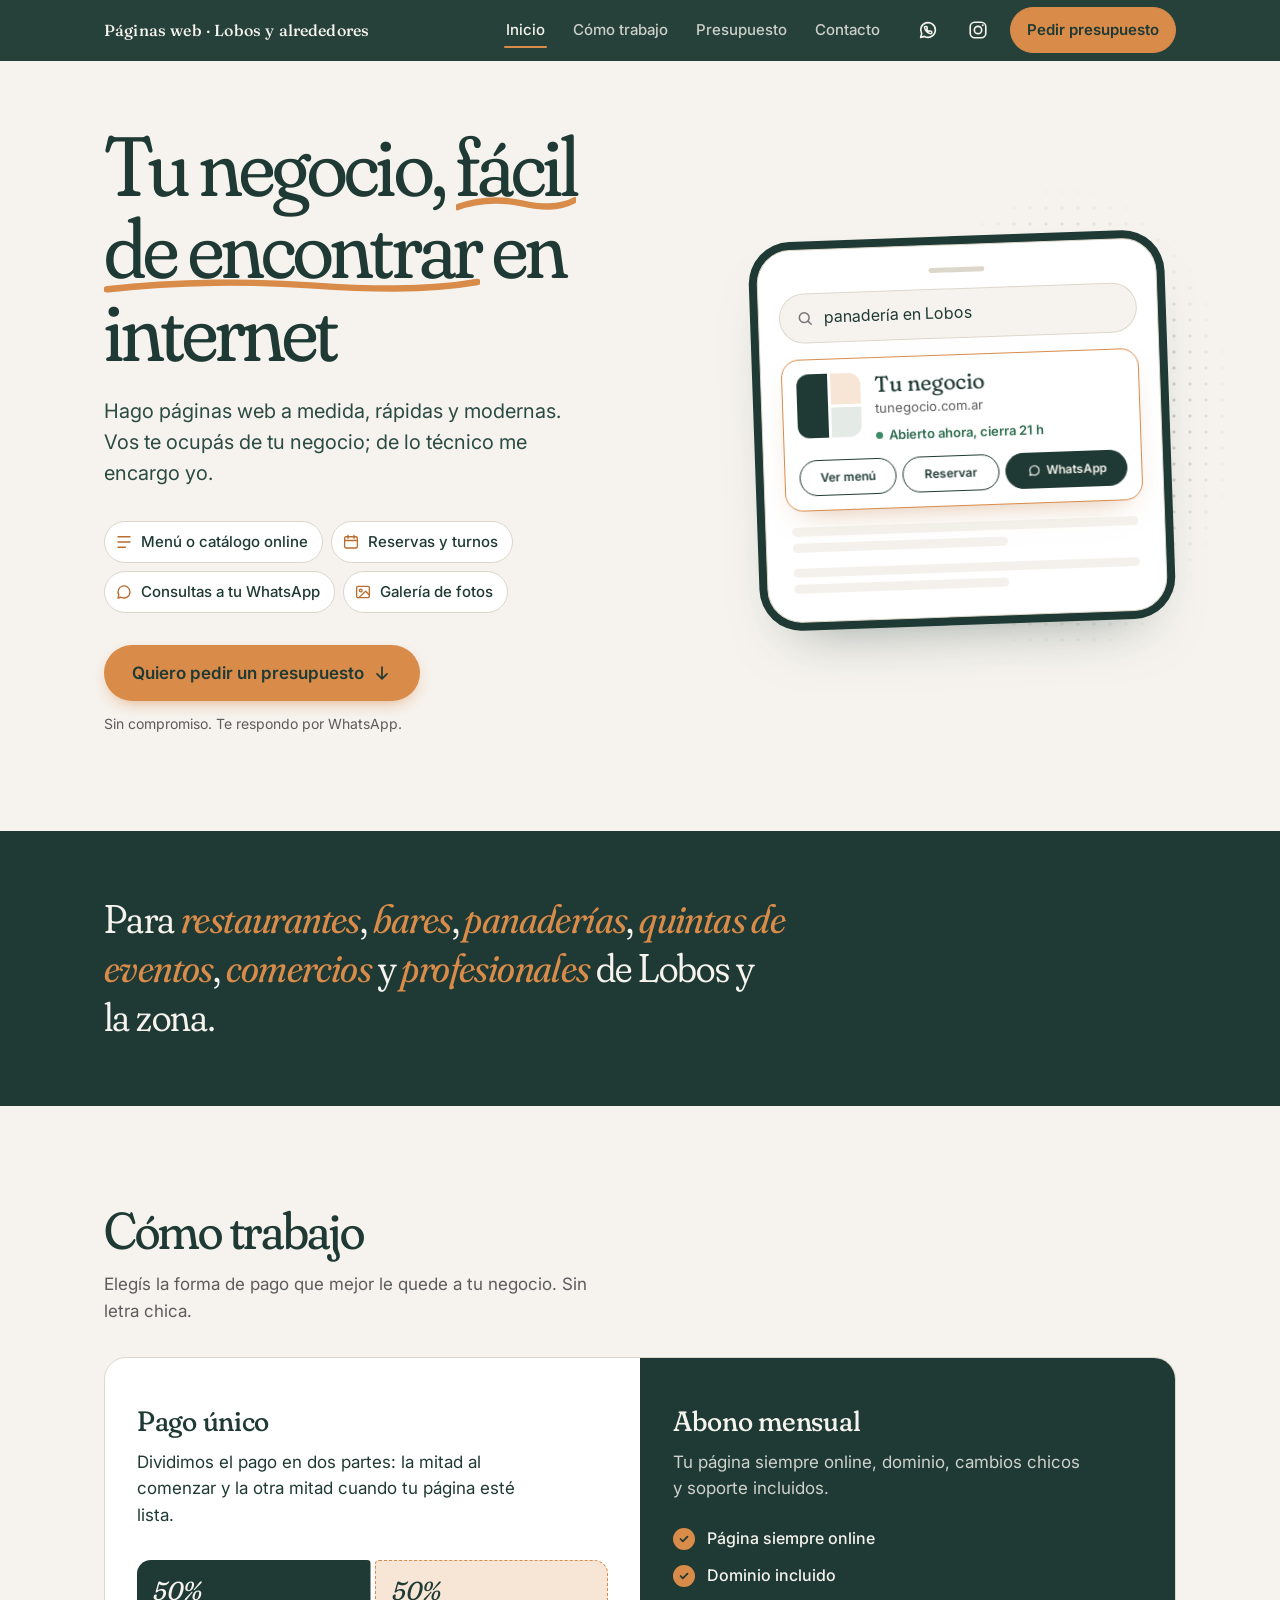
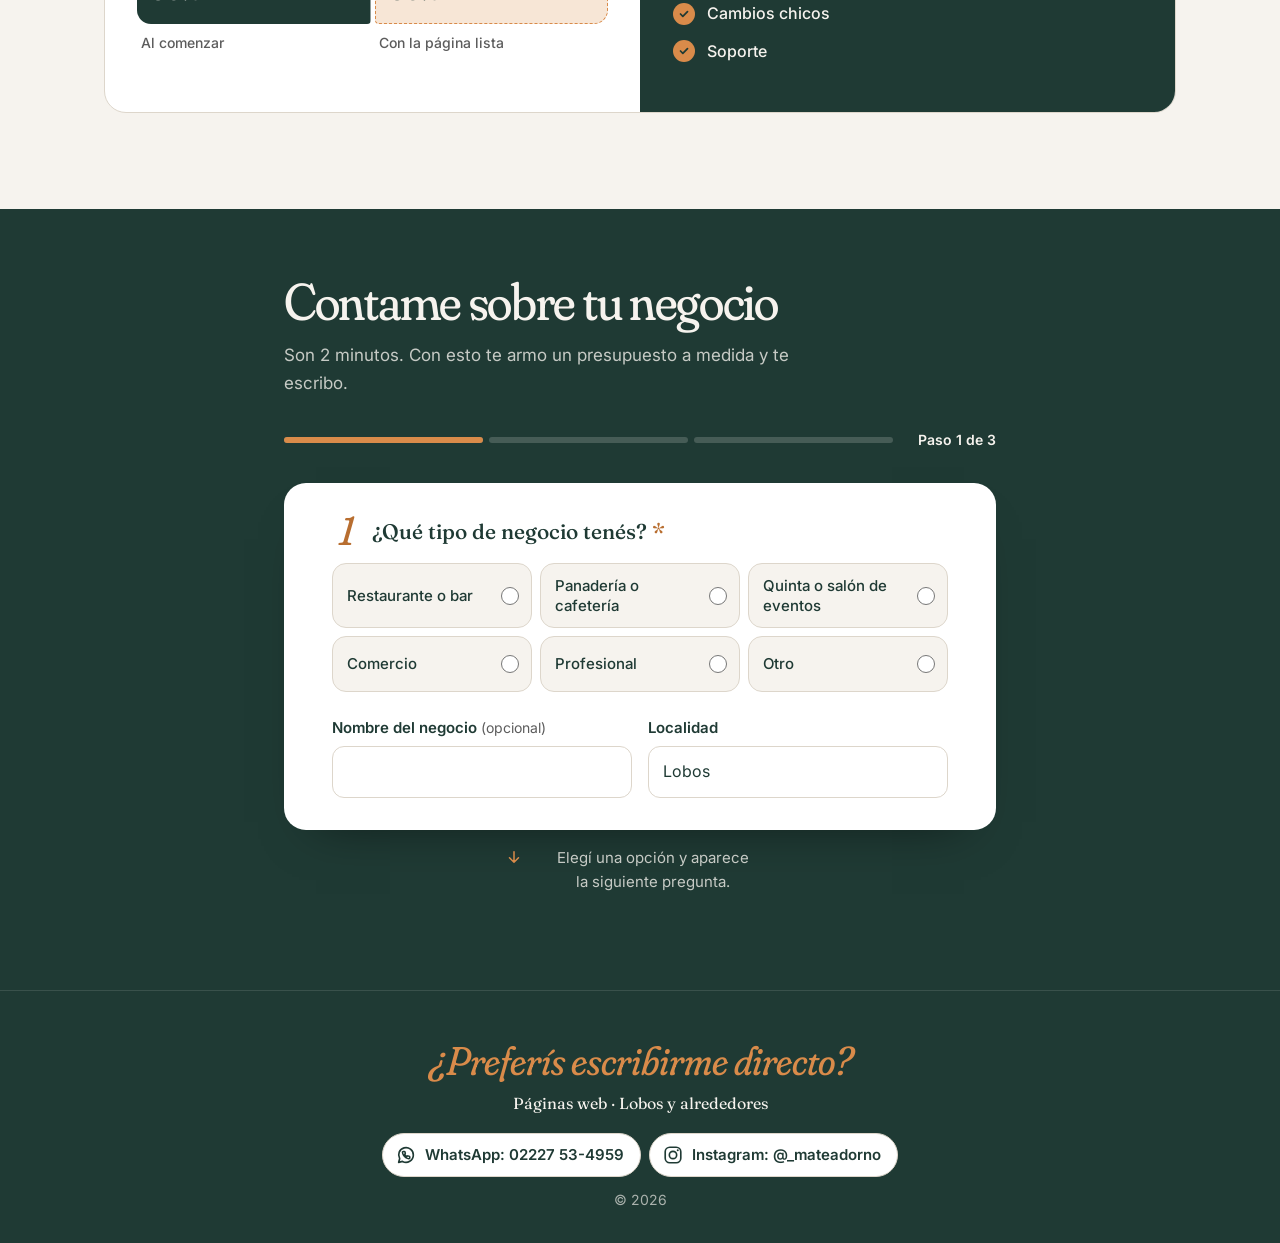
==== index.html @ 46607a71 "Barra superior en verde y elección entre formulario, WhatsApp o Instagram al pedir presupuesto Co-Au" ====
<!DOCTYPE html>
<html lang="es-AR">
<head>
  <meta charset="UTF-8">
  <meta name="viewport" content="width=device-width, initial-scale=1">
  <title>Páginas web para negocios en Lobos y alrededores</title>
  <meta name="description" content="Páginas web a medida, rápidas y modernas para restaurantes, bares, panaderías, quintas de eventos, comercios y profesionales de Lobos y alrededores. Pedí tu presupuesto sin compromiso.">
  <meta name="theme-color" content="#1F3A34">
  <meta name="robots" content="index, follow">

  <meta property="og:type" content="website">
  <meta property="og:locale" content="es_AR">
  <meta property="og:title" content="Tu negocio, fácil de encontrar en internet">
  <meta property="og:description" content="Páginas web a medida para negocios de Lobos y alrededores. Menú online, reservas, consultas a tu WhatsApp y galería de fotos.">

  <link rel="icon" href="data:image/svg+xml,%3Csvg xmlns='http://www.w3.org/2000/svg' viewBox='0 0 32 32'%3E%3Crect width='32' height='32' rx='8' fill='%231F3A34'/%3E%3Ccircle cx='16' cy='16' r='5' fill='%23D98B4A'/%3E%3C/svg%3E">

  <link rel="preconnect" href="https://fonts.googleapis.com">
  <link rel="preconnect" href="https://fonts.gstatic.com" crossorigin>
  <link rel="stylesheet" href="https://fonts.googleapis.com/css2?family=Fraunces:ital,opsz,wght,SOFT@0,9..144,300..700,0..100;1,9..144,300..700,0..100&family=Inter:wght@400;500;600&display=swap">
  <link rel="stylesheet" href="styles.css">
  <script>
    /* Antes de pintar: si el sistema no pide movimiento reducido, se activan los efectos al bajar. */
    if (window.matchMedia && !window.matchMedia("(prefers-reduced-motion: reduce)").matches) {
      document.documentElement.classList.add("motion");
    }
  </script>
</head>
<body>
  <a class="skip-link" href="#contenido">Saltar al contenido</a>

  <header class="site-header" data-header>
    <div class="container site-header__inner">
      <a class="site-header__label" href="#inicio">Páginas web <span aria-hidden="true">·</span> Lobos y alrededores</a>

      <nav class="site-nav" aria-label="Secciones de la página">
        <a href="#inicio" data-nav-link>Inicio</a>
        <a href="#como-trabajo" data-nav-link>Cómo trabajo</a>
        <a href="#presupuesto" data-nav-link>Presupuesto</a>
        <a href="#contacto" data-nav-link>Contacto</a>
      </nav>

      <div class="site-header__actions">
        <a class="icon-link icon-link--wa" href="https://wa.me/5492227534959" target="_blank" rel="noopener" aria-label="Escribime por WhatsApp al 02227 53-4959">
          <svg aria-hidden="true" viewBox="0 0 24 24"><path d="M20 12a8 8 0 0 1-11.8 7L4 20l1.1-4A8 8 0 1 1 20 12Z"/><path class="icon-phone" transform="translate(7.3 7.3) scale(.4)" d="M22 16.92v3a2 2 0 0 1-2.18 2 19.79 19.79 0 0 1-8.63-3.07 19.5 19.5 0 0 1-6-6 19.79 19.79 0 0 1-3.07-8.67A2 2 0 0 1 4.11 2h3a2 2 0 0 1 2 1.72 12.84 12.84 0 0 0 .7 2.81 2 2 0 0 1-.45 2.11L8.09 9.91a16 16 0 0 0 6 6l1.27-1.27a2 2 0 0 1 2.11-.45 12.84 12.84 0 0 0 2.81.7A2 2 0 0 1 22 16.92z"/></svg>
        </a>
        <a class="icon-link icon-link--ig" href="https://www.instagram.com/_mateadorno/" target="_blank" rel="noopener" aria-label="Instagram @_mateadorno">
          <svg aria-hidden="true" viewBox="0 0 24 24"><rect x="3.5" y="3.5" width="17" height="17" rx="5"/><circle cx="12" cy="12" r="4"/><circle class="icon-dot" cx="17.2" cy="6.8" r="1.1"/></svg>
        </a>
        <a class="site-header__cta" href="#presupuesto" data-quote>Pedir presupuesto</a>
        <button class="menu-toggle" type="button" aria-expanded="false" aria-controls="menu-movil" aria-label="Abrir menú">
          <span class="menu-toggle__bars" aria-hidden="true"></span>
        </button>
      </div>
    </div>

    <div class="mobile-menu" id="menu-movil" hidden>
      <nav class="container" aria-label="Menú">
        <a href="#inicio" data-nav-link>Inicio</a>
        <a href="#como-trabajo" data-nav-link>Cómo trabajo</a>
        <a href="#presupuesto" data-nav-link data-quote>Pedir presupuesto</a>
        <a href="#contacto" data-nav-link>Contacto</a>
        <div class="mobile-menu__contact">
          <a class="contact-chip" href="https://wa.me/5492227534959" target="_blank" rel="noopener">
            <svg aria-hidden="true" viewBox="0 0 24 24"><path d="M20 12a8 8 0 0 1-11.8 7L4 20l1.1-4A8 8 0 1 1 20 12Z"/><path class="icon-phone" transform="translate(7.3 7.3) scale(.4)" d="M22 16.92v3a2 2 0 0 1-2.18 2 19.79 19.79 0 0 1-8.63-3.07 19.5 19.5 0 0 1-6-6 19.79 19.79 0 0 1-3.07-8.67A2 2 0 0 1 4.11 2h3a2 2 0 0 1 2 1.72 12.84 12.84 0 0 0 .7 2.81 2 2 0 0 1-.45 2.11L8.09 9.91a16 16 0 0 0 6 6l1.27-1.27a2 2 0 0 1 2.11-.45 12.84 12.84 0 0 0 2.81.7A2 2 0 0 1 22 16.92z"/></svg>
            02227 53-4959
          </a>
          <a class="contact-chip" href="https://www.instagram.com/_mateadorno/" target="_blank" rel="noopener">
            <svg aria-hidden="true" viewBox="0 0 24 24"><rect x="3.5" y="3.5" width="17" height="17" rx="5"/><circle cx="12" cy="12" r="4"/><circle class="icon-dot" cx="17.2" cy="6.8" r="1.1"/></svg>
            @_mateadorno
          </a>
        </div>
      </nav>
    </div>
  </header>

  <main id="contenido">
    <!-- HERO -->
    <section class="hero" id="inicio" aria-labelledby="hero-title">
      <div class="container hero__grid">
        <div class="hero__copy">
          <h1 id="hero-title" class="hero__title">Tu negocio, <span class="mark">fácil de encontrar</span> en internet</h1>
          <p class="hero__lead">Hago páginas web a medida, rápidas y modernas. Vos te ocupás de tu negocio; de lo técnico me encargo yo.</p>

          <ul class="tags" aria-label="Qué puede tener tu página">
            <li class="tag">
              <svg aria-hidden="true" viewBox="0 0 24 24"><path d="M4 5h16M4 12h16M4 19h10"/></svg>
              Menú o catálogo online
            </li>
            <li class="tag">
              <svg aria-hidden="true" viewBox="0 0 24 24"><rect x="3.5" y="5" width="17" height="15" rx="2"/><path d="M3.5 10h17M8 3v4M16 3v4"/></svg>
              Reservas y turnos
            </li>
            <li class="tag">
              <svg aria-hidden="true" viewBox="0 0 24 24"><path d="M20 12a8 8 0 0 1-11.8 7L4 20l1.1-4A8 8 0 1 1 20 12Z"/></svg>
              Consultas a tu WhatsApp
            </li>
            <li class="tag">
              <svg aria-hidden="true" viewBox="0 0 24 24"><rect x="3.5" y="4.5" width="17" height="15" rx="2"/><circle cx="9" cy="10" r="1.8"/><path d="m20.5 16-5-5-9 8.5"/></svg>
              Galería de fotos
            </li>
          </ul>

          <div class="hero__cta">
            <a class="btn btn--primary btn--lg" href="#presupuesto" data-quote>
              Quiero pedir un presupuesto
              <svg aria-hidden="true" viewBox="0 0 24 24"><path d="M12 5v14M6 13l6 6 6-6"/></svg>
            </a>
            <p class="hero__note">Sin compromiso. Te respondo por WhatsApp.</p>
          </div>
        </div>

        <!-- Ilustración: alguien busca un negocio en el celular y aparece el tuyo primero (decorativa) -->
        <div class="hero__visual" aria-hidden="true">
          <div class="finder" data-finder>
            <div class="finder__search">
              <svg viewBox="0 0 24 24"><circle cx="11" cy="11" r="6.5"/><path d="m20 20-4.2-4.2"/></svg>
              <span class="finder__query" data-query="panadería en Lobos">panadería en Lobos</span><span class="finder__caret"></span>
            </div>

            <article class="finder__result">
              <div class="finder__thumb">
                <span></span><span></span><span></span>
              </div>
              <div class="finder__body">
                <p class="finder__name">Tu negocio</p>
                <p class="finder__url">tunegocio.com.ar</p>
                <p class="finder__open"><span class="finder__dot"></span>Abierto ahora, cierra 21 h</p>
              </div>
              <div class="finder__actions">
                <span>Ver menú</span>
                <span>Reservar</span>
                <span class="finder__wa">
                  <svg viewBox="0 0 24 24"><path d="M20 12a8 8 0 0 1-11.8 7L4 20l1.1-4A8 8 0 1 1 20 12Z"/></svg>
                  WhatsApp
                </span>
              </div>
            </article>

            <div class="finder__ghost"><span></span><span></span></div>
            <div class="finder__ghost"><span></span><span></span></div>
          </div>
        </div>
      </div>
    </section>

    <!-- PARA QUIÉN -->
    <section class="audience" aria-label="Para quién trabajo">
      <div class="container">
        <p class="audience__text" data-scrub>Para <em>restaurantes</em>, <em>bares</em>, <em>panaderías</em>, <em>quintas de eventos</em>, <em>comercios</em> y <em>profesionales</em> de Lobos y la zona.</p>
      </div>
    </section>

    <!-- CÓMO TRABAJO -->
    <section class="section section--how" id="como-trabajo" aria-labelledby="how-title">
      <div class="container">
        <div class="section__head">
          <h2 id="how-title" class="section__title" data-in>Cómo trabajo</h2>
          <p class="section__lead">Elegís la forma de pago que mejor le quede a tu negocio. Sin letra chica.</p>
        </div>

        <div class="plans" data-in>
          <article class="plan">
            <h3 class="plan__title">Pago único</h3>
            <p class="plan__text">Dividimos el pago en dos partes: la mitad al comenzar y la otra mitad cuando tu página esté lista.</p>
            <div class="split" data-in role="img" aria-label="El pago se divide en dos mitades: 50% al comenzar y 50% con la página lista">
              <div class="split__half split__half--start"><span class="split__pct">50%</span></div>
              <div class="split__half split__half--end"><span class="split__pct">50%</span></div>
            </div>
            <div class="split__labels" aria-hidden="true">
              <span>Al comenzar</span>
              <span>Con la página lista</span>
            </div>
          </article>

          <article class="plan plan--monthly">
            <h3 class="plan__title">Abono mensual</h3>
            <p class="plan__text">Tu página siempre online, dominio, cambios chicos y soporte incluidos.</p>
            <ul class="plan__list" data-in>
              <li>Página siempre online</li>
              <li>Dominio incluido</li>
              <li>Cambios chicos</li>
              <li>Soporte</li>
            </ul>
          </article>
        </div>
      </div>
    </section>

    <!-- FORMULARIO -->
    <section class="section section--form" id="presupuesto" aria-labelledby="form-title" tabindex="-1">
      <div class="container container--narrow">
        <div class="section__head">
          <h2 id="form-title" class="section__title" data-in>Contame sobre tu negocio</h2>
          <p class="section__lead">Son 2 minutos. Con esto te armo un presupuesto a medida y te escribo.</p>
        </div>

        <form class="quote-form" name="presupuesto" method="POST" action="/gracias/" data-netlify="true" netlify-honeypot="bot-field" novalidate>
          <input type="hidden" name="form-name" value="presupuesto">
          <input type="hidden" name="subject" value="Nuevo pedido de presupuesto">
          <p class="hidden" style="display:none;"><label>Don't fill this out if you're human: <input name="bot-field"></label></p>

          <div class="form-progress" data-form-progress hidden>
            <div class="form-progress__bar" aria-hidden="true"><span></span><span></span><span></span></div>
            <p class="form-progress__label" aria-live="polite">Paso 1 de 3</p>
          </div>

          <div class="form-error-summary" role="alert" hidden></div>

          <!-- Bloque 1 -->
          <fieldset class="block" data-step="1" data-required-group="rubro">
            <legend class="block__legend"><span class="block__num">1</span> <span>¿Qué tipo de negocio tenés?&nbsp;<span class="req" aria-hidden="true">*</span></span></legend>
            <div class="choices choices--3">
              <label class="choice"><input type="radio" name="rubro" value="Restaurante o bar" required><span class="choice__box">Restaurante o bar</span></label>
              <label class="choice"><input type="radio" name="rubro" value="Panadería o cafetería"><span class="choice__box">Panadería o cafetería</span></label>
              <label class="choice"><input type="radio" name="rubro" value="Quinta o salón de eventos"><span class="choice__box">Quinta o salón de eventos</span></label>
              <label class="choice"><input type="radio" name="rubro" value="Comercio"><span class="choice__box">Comercio</span></label>
              <label class="choice"><input type="radio" name="rubro" value="Profesional"><span class="choice__box">Profesional</span></label>
              <label class="choice"><input type="radio" name="rubro" value="Otro"><span class="choice__box">Otro</span></label>
            </div>
            <p class="field-error" id="err-rubro" hidden>Elegí una opción.</p>

            <div class="fields-row">
              <div class="field">
                <label for="negocio">Nombre del negocio <span class="optional">(opcional)</span></label>
                <input id="negocio" name="negocio" type="text" autocomplete="organization" maxlength="100">
              </div>
              <div class="field">
                <label for="localidad">Localidad</label>
                <input id="localidad" name="localidad" type="text" list="localidades" value="Lobos" maxlength="60" autocomplete="address-level2">
                <datalist id="localidades">
                  <option value="Lobos"></option>
                  <option value="Empalme Lobos"></option>
                  <option value="Navarro"></option>
                  <option value="Roque Pérez"></option>
                  <option value="Monte"></option>
                  <option value="Cañuelas"></option>
                  <option value="General Las Heras"></option>
                  <option value="Saladillo"></option>
                </datalist>
              </div>
            </div>
          </fieldset>

          <!-- Bloque 2 -->
          <fieldset class="block" data-step="2">
            <legend class="block__legend"><span class="block__num">2</span> ¿Qué te gustaría que tenga tu página?</legend>
            <p class="block__hint" id="hint-necesidades">Podés elegir varias.</p>
            <div class="choices choices--2" aria-describedby="hint-necesidades">
              <label class="choice choice--check"><input type="checkbox" name="necesidades[]" value="Menú o catálogo online"><span class="choice__box">Menú o catálogo online</span></label>
              <label class="choice choice--check"><input type="checkbox" name="necesidades[]" value="Reservas y turnos"><span class="choice__box">Reservas y turnos</span></label>
              <label class="choice choice--check"><input type="checkbox" name="necesidades[]" value="Consultas a WhatsApp"><span class="choice__box">Consultas a WhatsApp</span></label>
              <label class="choice choice--check"><input type="checkbox" name="necesidades[]" value="Galería de fotos"><span class="choice__box">Galería de fotos</span></label>
              <label class="choice choice--check"><input type="checkbox" name="necesidades[]" value="Ubicación y horarios"><span class="choice__box">Ubicación y horarios</span></label>
              <label class="choice choice--check"><input type="checkbox" name="necesidades[]" value="No sé, quiero que me asesores"><span class="choice__box">No sé, quiero que me asesores</span></label>
            </div>

            <p class="block__sub">¿Ya tenés página web?</p>
            <div class="choices choices--3">
              <label class="choice"><input type="radio" name="web_actual" value="No, sería la primera"><span class="choice__box">No, sería la primera</span></label>
              <label class="choice"><input type="radio" name="web_actual" value="Solo redes sociales"><span class="choice__box">Solo redes sociales</span></label>
              <label class="choice"><input type="radio" name="web_actual" value="Sí, quiero renovarla"><span class="choice__box">Sí, quiero renovarla</span></label>
            </div>

            <p class="block__sub">¿Qué forma de pago te interesa?</p>
            <div class="choices choices--3">
              <label class="choice"><input type="radio" name="modalidad" value="Pago único"><span class="choice__box">Pago único</span></label>
              <label class="choice"><input type="radio" name="modalidad" value="Abono mensual"><span class="choice__box">Abono mensual</span></label>
              <label class="choice"><input type="radio" name="modalidad" value="Todavía no sé"><span class="choice__box">Todavía no sé</span></label>
            </div>
          </fieldset>

          <!-- Bloque 3 -->
          <fieldset class="block" data-step="3">
            <legend class="block__legend"><span class="block__num">3</span> ¿Cómo te contacto?</legend>

            <div class="field">
              <label for="nombre">Tu nombre <span class="req" aria-hidden="true">*</span></label>
              <input id="nombre" name="nombre" type="text" autocomplete="name" required maxlength="80" aria-describedby="err-nombre">
              <p class="field-error" id="err-nombre" hidden>Contame cómo te llamás.</p>
            </div>

            <div class="field">
              <label for="whatsapp">WhatsApp <span class="req" aria-hidden="true">*</span></label>
              <input id="whatsapp" name="whatsapp" type="tel" inputmode="tel" autocomplete="tel" required maxlength="25" placeholder="Ej: 2227 15 123456" aria-describedby="help-whatsapp err-whatsapp">
              <p class="field-help" id="help-whatsapp">Con código de área. Te escribo por ahí.</p>
              <p class="field-error" id="err-whatsapp" hidden>Revisá el número: tiene que tener al menos 8 dígitos.</p>
            </div>

            <div class="field">
              <label for="email">Email <span class="optional">(opcional)</span></label>
              <input id="email" name="email" type="email" inputmode="email" autocomplete="email" maxlength="120" aria-describedby="err-email">
              <p class="field-error" id="err-email" hidden>Ese email no parece válido.</p>
            </div>

            <div class="field">
              <label for="mensaje">Algo más que quieras contarme <span class="optional">(opcional)</span></label>
              <textarea id="mensaje" name="mensaje" rows="4" maxlength="1500" placeholder="Ej: tengo una panadería y quiero que la gente vea los productos y haga pedidos por WhatsApp."></textarea>
            </div>
          </fieldset>

          <div class="form-submit" data-step-submit>
            <button class="btn btn--primary btn--lg btn--block" type="submit">
              <span class="btn__label">Enviar pedido de presupuesto</span>
              <span class="btn__spinner" aria-hidden="true"></span>
            </button>
            <p class="form-submit__note">Tus datos solo se usan para responderte.</p>
            <p class="form-status" role="status" aria-live="polite"></p>
          </div>
        </form>
      </div>
    </section>
  </main>

  <footer class="site-footer" id="contacto">
    <div class="container">
      <p class="site-footer__call">¿Preferís escribirme directo?</p>
      <p class="site-footer__brand">Páginas web <span aria-hidden="true">·</span> Lobos y alrededores</p>
      <div class="footer-contact">
        <a class="contact-chip" href="https://wa.me/5492227534959" target="_blank" rel="noopener">
          <svg aria-hidden="true" viewBox="0 0 24 24"><path d="M20 12a8 8 0 0 1-11.8 7L4 20l1.1-4A8 8 0 1 1 20 12Z"/><path class="icon-phone" transform="translate(7.3 7.3) scale(.4)" d="M22 16.92v3a2 2 0 0 1-2.18 2 19.79 19.79 0 0 1-8.63-3.07 19.5 19.5 0 0 1-6-6 19.79 19.79 0 0 1-3.07-8.67A2 2 0 0 1 4.11 2h3a2 2 0 0 1 2 1.72 12.84 12.84 0 0 0 .7 2.81 2 2 0 0 1-.45 2.11L8.09 9.91a16 16 0 0 0 6 6l1.27-1.27a2 2 0 0 1 2.11-.45 12.84 12.84 0 0 0 2.81.7A2 2 0 0 1 22 16.92z"/></svg>
          WhatsApp: 02227 53-4959
        </a>
        <a class="contact-chip" href="https://www.instagram.com/_mateadorno/" target="_blank" rel="noopener">
          <svg aria-hidden="true" viewBox="0 0 24 24"><rect x="3.5" y="3.5" width="17" height="17" rx="5"/><circle cx="12" cy="12" r="4"/><circle class="icon-dot" cx="17.2" cy="6.8" r="1.1"/></svg>
          Instagram: @_mateadorno
        </a>
      </div>
      <p class="site-footer__small">© <span data-year>2026</span></p>
    </div>
  </footer>

  <!-- Elegir cómo pedir el presupuesto (se abre desde los botones "Pedir presupuesto") -->
  <dialog class="quote-dialog" id="elegir-contacto" aria-labelledby="quote-dialog-title">
    <div class="quote-dialog__inner">
      <button class="quote-dialog__close" type="button" data-dialog-close aria-label="Cerrar">
        <svg aria-hidden="true" viewBox="0 0 24 24"><path d="M6 6l12 12M18 6 6 18"/></svg>
      </button>
      <h2 class="quote-dialog__title" id="quote-dialog-title">¿Cómo preferís pedir tu presupuesto?</h2>
      <p class="quote-dialog__lead">Elegí lo que te quede más cómodo. Te respondo igual por cualquiera de los tres.</p>

      <div class="quote-options">
        <a class="quote-option quote-option--form" href="#presupuesto" data-choose-form>
          <span class="quote-option__icon" aria-hidden="true">
            <svg viewBox="0 0 24 24"><rect x="5" y="3.5" width="14" height="17" rx="2.5"/><path d="M8.5 8.5h7M8.5 12h7M8.5 15.5h4"/></svg>
          </span>
          <span class="quote-option__text">
            <strong>Completar el formulario</strong>
            <span>Son 2 minutos y te armo un presupuesto a medida.</span>
          </span>
        </a>

        <a class="quote-option" href="https://wa.me/5492227534959?text=%C2%A1Hola!%20Quiero%20pedir%20un%20presupuesto%20para%20la%20p%C3%A1gina%20web%20de%20mi%20negocio." target="_blank" rel="noopener">
          <span class="quote-option__icon" aria-hidden="true">
            <svg viewBox="0 0 24 24"><path d="M20 12a8 8 0 0 1-11.8 7L4 20l1.1-4A8 8 0 1 1 20 12Z"/><path class="icon-phone" transform="translate(7.3 7.3) scale(.4)" d="M22 16.92v3a2 2 0 0 1-2.18 2 19.79 19.79 0 0 1-8.63-3.07 19.5 19.5 0 0 1-6-6 19.79 19.79 0 0 1-3.07-8.67A2 2 0 0 1 4.11 2h3a2 2 0 0 1 2 1.72 12.84 12.84 0 0 0 .7 2.81 2 2 0 0 1-.45 2.11L8.09 9.91a16 16 0 0 0 6 6l1.27-1.27a2 2 0 0 1 2.11-.45 12.84 12.84 0 0 0 2.81.7A2 2 0 0 1 22 16.92z"/></svg>
          </span>
          <span class="quote-option__text">
            <strong>Escribirme por WhatsApp</strong>
            <span>02227 53-4959. El mensaje ya va escrito.</span>
          </span>
        </a>

        <a class="quote-option" href="https://ig.me/m/_mateadorno" target="_blank" rel="noopener">
          <span class="quote-option__icon" aria-hidden="true">
            <svg viewBox="0 0 24 24"><rect x="3.5" y="3.5" width="17" height="17" rx="5"/><circle cx="12" cy="12" r="4"/><circle class="icon-dot" cx="17.2" cy="6.8" r="1.1"/></svg>
          </span>
          <span class="quote-option__text">
            <strong>Mandarme un mensaje por Instagram</strong>
            <span>@_mateadorno</span>
          </span>
        </a>
      </div>
    </div>
  </dialog>

  <script src="script.js" defer></script>
</body>
</html>
---- styles.css ----
/* =========================================================
   Landing · Páginas web · Lobos y alrededores
   Mobile-first. Sin frameworks.
   ========================================================= */

:root {
  /* Paleta */
  --verde: #1F3A34;
  --crema: #F6F3EE;
  --naranja: #D98B4A;
  --blanco: #FFFFFF;
  --gris: #777777;            /* bordes, detalles, texto grande */
  --gris-texto: #5C5C5C;      /* texto chico secundario: #777 sobre crema no llega a 4.5:1 */

  /* Derivados */
  --verde-90: #2A4A43;
  --verde-tinte: #E4EAE6;
  --naranja-tinte: #F7E6D6;
  --naranja-oscuro: #B86E30;
  --borde: #DDD6CB;
  --error: #A33A2B;

  /* Tipografía */
  --font-display: "Fraunces", Georgia, "Times New Roman", serif;
  --font-body: "Inter", system-ui, -apple-system, "Segoe UI", Roboto, sans-serif;

  /* Espaciado */
  --s-1: 4px;
  --s-2: 8px;
  --s-3: 12px;
  --s-4: 16px;
  --s-5: 24px;
  --s-6: 32px;
  --s-7: 48px;
  --s-8: 64px;
  --s-9: 96px;

  --radius: 14px;
  --radius-lg: 22px;
  --shadow-sm: 0 1px 2px rgba(31, 58, 52, .06), 0 2px 8px rgba(31, 58, 52, .05);
  --shadow-md: 0 10px 30px -12px rgba(31, 58, 52, .25);

  --ease: cubic-bezier(.2, .7, .2, 1);
  --t-fast: 150ms;
  --t-med: 260ms;
}

/* ---------- Reset base ---------- */
*, *::before, *::after { box-sizing: border-box; }
html {
  -webkit-text-size-adjust: 100%;
  scroll-behavior: smooth;
  scroll-padding-top: 72px;
}
body {
  margin: 0;
  background: var(--crema);
  color: var(--verde);
  font-family: var(--font-body);
  font-size: 1rem;
  line-height: 1.6;
  -webkit-font-smoothing: antialiased;
  overflow-x: hidden;
}
img, svg { display: block; max-width: 100%; }
h1, h2, h3 { margin: 0; font-family: var(--font-display); font-weight: 500; line-height: 1.1; letter-spacing: -.01em; }
p { margin: 0; }
a { color: inherit; }
button, input, textarea, select { font: inherit; color: inherit; }
.hidden { display: none !important; }

:focus-visible {
  outline: 3px solid var(--naranja);
  outline-offset: 3px;
  border-radius: 6px;
}

.skip-link {
  position: absolute;
  left: var(--s-4);
  top: -60px;
  z-index: 100;
  padding: var(--s-2) var(--s-4);
  background: var(--verde);
  color: var(--blanco);
  border-radius: 8px;
  text-decoration: none;
  transition: top var(--t-fast);
}
.skip-link:focus { top: var(--s-3); }

.container {
  width: 100%;
  max-width: 1120px;
  margin: 0 auto;
  padding: 0 var(--s-4);
}
.container--narrow { max-width: 760px; }

/* ---------- Header ---------- */
.site-header {
  position: sticky;
  top: 0;
  z-index: 50;
  background: rgba(246, 243, 238, .9);
  -webkit-backdrop-filter: saturate(1.4) blur(10px);
  backdrop-filter: saturate(1.4) blur(10px);
  border-bottom: 1px solid transparent;
  transition: transform 320ms var(--ease), border-color var(--t-med), box-shadow var(--t-med);
  will-change: transform;
}
.site-header.is-scrolled {
  border-bottom-color: var(--borde);
}
/* Se esconde al bajar y vuelve al subir (lo maneja script.js) */
.site-header.is-hidden {
  transform: translateY(-100%);
  box-shadow: none;
}
.site-header.is-scrolled:not(.is-hidden) {
  box-shadow: 0 6px 20px -14px rgba(31, 58, 52, .45);
}
.site-header__inner {
  display: flex;
  align-items: center;
  justify-content: space-between;
  gap: var(--s-3);
  min-height: 60px;
}
.site-header__label {
  font-family: var(--font-display);
  font-size: .9375rem;
  font-weight: 500;
  letter-spacing: .01em;
  line-height: 1.25;
  text-decoration: none;
  min-width: 0;
}

/* Navegación de escritorio */
.site-nav { display: none; }
.site-nav a,
.mobile-menu nav > a {
  text-decoration: none;
  font-weight: 500;
  position: relative;
}
.site-nav a {
  font-size: .9375rem;
  padding: 10px 2px;
  color: var(--verde-90);
}
.site-nav a::after {
  content: "";
  position: absolute;
  left: 0; right: 0; bottom: 4px;
  height: 2px;
  border-radius: 2px;
  background: var(--naranja);
  transform: scaleX(0);
  transform-origin: left;
  transition: transform var(--t-med) var(--ease);
}
.site-nav a:hover::after,
.site-nav a[aria-current="true"]::after { transform: scaleX(1); }
.site-nav a[aria-current="true"] { color: var(--verde); }

.site-header__actions {
  display: flex;
  align-items: center;
  gap: 6px;
  flex-shrink: 0;
}

/* Íconos de WhatsApp e Instagram */
.icon-link {
  display: inline-grid;
  place-items: center;
  width: 44px; height: 44px;
  border-radius: 50%;
  color: var(--verde);
  transition: background var(--t-fast), color var(--t-fast);
}
.icon-link:hover { background: var(--verde); color: var(--crema); }
.icon-link--ig { display: none; }
.icon-link svg,
.contact-chip svg {
  width: 22px; height: 22px;
  fill: none; stroke: currentColor; stroke-width: 1.8; stroke-linecap: round; stroke-linejoin: round;
}
.icon-phone { stroke-width: 4.2; }
.icon-dot { fill: currentColor; stroke: none; }

/* Botón de menú (móvil) */
.menu-toggle {
  display: inline-grid;
  place-items: center;
  width: 44px; height: 44px;
  padding: 0;
  border: 1.5px solid var(--verde);
  border-radius: 50%;
  background: transparent;
  cursor: pointer;
  -webkit-tap-highlight-color: transparent;
}
.menu-toggle__bars,
.menu-toggle__bars::before,
.menu-toggle__bars::after {
  display: block;
  width: 18px; height: 2px;
  border-radius: 2px;
  background: var(--verde);
  transition: transform var(--t-med) var(--ease), opacity var(--t-fast);
}
.menu-toggle__bars { position: relative; }
.menu-toggle__bars::before,
.menu-toggle__bars::after { content: ""; position: absolute; left: 0; }
.menu-toggle__bars::before { top: -6px; }
.menu-toggle__bars::after { top: 6px; }
.menu-toggle[aria-expanded="true"] .menu-toggle__bars { background: transparent; }
.menu-toggle[aria-expanded="true"] .menu-toggle__bars::before { transform: translateY(6px) rotate(45deg); }
.menu-toggle[aria-expanded="true"] .menu-toggle__bars::after { transform: translateY(-6px) rotate(-45deg); }

/* Menú desplegable (móvil) */
.mobile-menu {
  border-top: 1px solid var(--borde);
  background: var(--crema);
  animation: menu-in 220ms var(--ease);
}
.mobile-menu[hidden] { display: none; }
.mobile-menu nav {
  display: grid;
  padding-top: var(--s-2);
  padding-bottom: var(--s-5);
}
.mobile-menu nav > a {
  display: flex;
  align-items: center;
  min-height: 52px;
  font-family: var(--font-display);
  font-size: 1.25rem;
  border-bottom: 1px solid var(--borde);
}
.mobile-menu nav > a[aria-current="true"] { color: var(--naranja-oscuro); }
.mobile-menu__contact {
  display: flex;
  flex-wrap: wrap;
  gap: var(--s-2);
  margin-top: var(--s-5);
}
@keyframes menu-in { from { opacity: 0; transform: translateY(-6px); } to { opacity: 1; transform: none; } }

.contact-chip {
  display: inline-flex;
  align-items: center;
  gap: var(--s-2);
  min-height: 44px;
  padding: 8px 16px 8px 12px;
  border-radius: 999px;
  border: 1.5px solid var(--borde);
  background: var(--blanco);
  font-family: var(--font-body);
  font-size: .9375rem;
  font-weight: 600;
  text-decoration: none;
  transition: border-color var(--t-fast), background var(--t-fast), color var(--t-fast);
}
.contact-chip:hover { border-color: var(--verde); background: var(--verde); color: var(--crema); }

.footer-contact {
  display: flex;
  flex-wrap: wrap;
  justify-content: center;
  gap: var(--s-2);
  margin: var(--s-4) 0 var(--s-3);
}
.site-header__cta {
  display: none;
  font-size: .9375rem;
  font-weight: 600;
  text-decoration: none;
  padding: 10px 16px;
  min-height: 44px;
  align-items: center;
  border-radius: 999px;
  border: 1.5px solid var(--verde);
  transition: background var(--t-fast), color var(--t-fast);
}
.site-header__cta:hover { background: var(--verde); color: var(--crema); }

/* ---------- Tipos comunes ---------- */


/* ---------- Botones ---------- */
.btn {
  display: inline-flex;
  align-items: center;
  justify-content: center;
  gap: var(--s-2);
  min-height: 48px;
  padding: 12px 22px;
  border: 0;
  border-radius: 999px;
  font-weight: 600;
  font-size: 1rem;
  line-height: 1.2;
  text-decoration: none;
  cursor: pointer;
  -webkit-tap-highlight-color: transparent;
  transition: transform var(--t-fast) var(--ease), background var(--t-fast), box-shadow var(--t-med);
}
.btn svg { width: 20px; height: 20px; fill: none; stroke: currentColor; stroke-width: 2; stroke-linecap: round; stroke-linejoin: round; }
.btn:active { transform: scale(.98); }
.btn--primary {
  background: var(--naranja);
  color: var(--verde);              /* verde sobre naranja: ~4.8:1 */
  box-shadow: 0 6px 18px -8px rgba(217, 139, 74, .9);
}
.btn--primary:hover { background: #E09659; box-shadow: 0 10px 24px -10px rgba(217, 139, 74, 1); }
.btn--lg { min-height: 56px; padding: 16px 28px; font-size: 1.0625rem; }
.btn--block { width: 100%; }

/* ---------- Hero ---------- */
.hero {
  padding: var(--s-6) 0 var(--s-8);
  overflow: hidden; /* el celular inclinado no genera scroll horizontal */
}
.hero__grid {
  display: grid;
  gap: var(--s-7);
}
.hero__title {
  font-size: clamp(2.625rem, 11.5vw, 5.25rem);
  font-weight: 380;
  line-height: .98;
  letter-spacing: -.035em;
  font-variation-settings: "opsz" 144, "SOFT" 100;
  text-wrap: balance;
  max-width: 11ch;
}
.hero__lead {
  margin-top: var(--s-5);
  font-size: 1.125rem;
  line-height: 1.55;
  max-width: 36ch;
  color: var(--verde-90);
}

.tags {
  list-style: none;
  margin: var(--s-6) 0;
  padding: 0;
  display: flex;
  flex-wrap: wrap;
  gap: var(--s-2);
}
.tag {
  display: inline-flex;
  align-items: center;
  gap: var(--s-2);
  padding: 8px 14px 8px 10px;
  background: var(--blanco);
  border: 1px solid var(--borde);
  border-radius: 999px;
  font-size: .9375rem;
  font-weight: 500;
}
.tag svg {
  width: 18px; height: 18px;
  fill: none; stroke: var(--naranja-oscuro); stroke-width: 1.8; stroke-linecap: round; stroke-linejoin: round;
  flex-shrink: 0;
}

.hero__cta .btn--primary { width: 100%; }
.hero__note {
  margin-top: var(--s-3);
  font-size: .875rem;
  color: var(--gris-texto);
  text-align: center;
}

/* Ilustración: búsqueda en el celular */
.hero__visual {
  position: relative;
  display: flex;
  justify-content: center;
  padding: var(--s-4) 0 var(--s-2);
}
.finder {
  position: relative;
  width: min(calc(100% - 24px), 360px);
  padding: 18px 16px 22px;
  background: var(--blanco);
  border: 1px solid var(--borde);
  border-radius: 34px;
  box-shadow:
    0 0 0 8px var(--verde),
    0 30px 60px -30px rgba(31, 58, 52, .55);
  transform: rotate(-2deg);
}
.finder::before { /* parlante del celular */
  content: "";
  display: block;
  width: 56px; height: 5px;
  margin: 0 auto 16px;
  border-radius: 3px;
  background: var(--borde);
}
.finder__search {
  display: flex;
  align-items: center;
  gap: 10px;
  height: 46px;
  padding: 0 16px;
  border-radius: 999px;
  background: var(--crema);
  border: 1px solid var(--borde);
  font-size: .9375rem;
  color: var(--verde);
}
.finder__search svg {
  width: 18px; height: 18px; flex-shrink: 0;
  fill: none; stroke: var(--gris); stroke-width: 2; stroke-linecap: round;
}
.finder__query { white-space: nowrap; overflow: hidden; }
.finder__caret {
  width: 1.5px; height: 18px;
  margin-left: -8px;
  background: var(--naranja-oscuro);
  opacity: 0;
}

.finder__result {
  margin-top: 16px;
  padding: 14px;
  border-radius: 18px;
  background: var(--blanco);
  border: 1.5px solid var(--naranja);
  box-shadow: 0 14px 30px -18px rgba(184, 110, 48, .55);
  display: grid;
  grid-template-columns: 64px 1fr;
  gap: 12px 14px;
}
.finder__thumb {
  grid-row: span 1;
  display: grid;
  grid-template-columns: 1fr 1fr;
  grid-template-rows: 1fr 1fr;
  gap: 3px;
  width: 64px; height: 64px;
  border-radius: 12px;
  overflow: hidden;
}
.finder__thumb span { background: var(--naranja-tinte); }
.finder__thumb span:first-child { grid-row: span 2; background: var(--verde); }
.finder__thumb span:last-child { background: var(--verde-tinte); }
.finder__name {
  font-family: var(--font-display);
  font-size: 1.375rem;
  line-height: 1.1;
  font-variation-settings: "opsz" 48, "SOFT" 100;
}
.finder__url { font-size: .8125rem; color: var(--gris-texto); margin-top: 2px; }
.finder__open {
  display: flex; align-items: center; gap: 6px;
  margin-top: 6px;
  font-size: .8125rem;
  font-weight: 600;
  color: #2F6B4F;
}
.finder__dot { width: 7px; height: 7px; border-radius: 50%; background: #3C8A65; }
.finder__actions {
  grid-column: 1 / -1;
  display: grid;
  grid-template-columns: 1fr 1fr 1.25fr;
  gap: 6px;
}
.finder__actions span {
  display: flex; align-items: center; justify-content: center; gap: 5px;
  height: 36px;
  border-radius: 999px;
  border: 1.5px solid var(--verde);
  font-size: .75rem;
  font-weight: 600;
  white-space: nowrap;
}
.finder__actions .finder__wa { background: var(--verde); color: var(--crema); }
.finder__wa svg { width: 14px; height: 14px; fill: none; stroke: currentColor; stroke-width: 2; stroke-linejoin: round; }

.finder__ghost {
  display: grid;
  gap: 7px;
  margin: 16px 6px 0;
  opacity: .6;
}
.finder__ghost span { height: 9px; border-radius: 5px; background: #ECE7DF; }
.finder__ghost span:last-child { width: 62%; }

/* El único momento animado: se escribe la búsqueda y aparece tu negocio */
.finder.is-animating .finder__caret { animation: caret 0.9s steps(1) 3; }
.finder.is-animating .finder__result { animation: result-in 700ms var(--ease) both; animation-delay: var(--result-delay, 1.6s); }
.finder.is-animating .finder__ghost { animation: ghost-in 600ms var(--ease) both; animation-delay: calc(var(--result-delay, 1.6s) + 250ms); }
.finder.is-waiting .finder__result,
.finder.is-waiting .finder__ghost { opacity: 0; }
@keyframes caret { 0% { opacity: 1; } 50% { opacity: 0; } }
@keyframes result-in {
  from { opacity: 0; transform: translateY(14px) scale(.97); }
  to { opacity: 1; transform: none; }
}
@keyframes ghost-in { from { opacity: 0; } to { opacity: .6; } }

/* ---------- Para quién ---------- */
.audience {
  background: var(--verde);
  color: var(--crema);
  padding: var(--s-7) 0;
}
.audience__text {
  font-family: var(--font-display);
  font-size: clamp(1.5rem, 5.6vw, 2.5rem);
  font-weight: 350;
  line-height: 1.22;
  letter-spacing: -.015em;
  font-variation-settings: "opsz" 96, "SOFT" 100;
  max-width: 30ch;
  text-wrap: pretty;
}

/* ---------- Secciones ---------- */
.section { padding: var(--s-8) 0; }
.section--how + .section--form { padding-top: var(--s-5); }
.section__head { max-width: 40rem; }
.section__title {
  font-size: clamp(2.125rem, 8vw, 3.25rem);
  font-weight: 400;
  letter-spacing: -.025em;
  font-variation-settings: "opsz" 144, "SOFT" 100;
  text-wrap: balance;
}
.section__lead {
  margin-top: var(--s-3);
  font-size: 1.0625rem;
  color: var(--gris-texto);
  max-width: 46ch;
}

/* Cómo trabajo: un panel con dos columnas, no dos tarjetas iguales */
.plans {
  display: grid;
  margin-top: var(--s-6);
  background: var(--blanco);
  border: 1px solid var(--borde);
  border-radius: var(--radius-lg);
  overflow: hidden;
}
.plan { padding: var(--s-6) var(--s-5); }
.plan + .plan { border-top: 1px solid var(--borde); }
.plan__title {
  font-size: 1.75rem;
  font-weight: 450;
  font-variation-settings: "opsz" 72, "SOFT" 100;
  margin-bottom: var(--s-3);
}
.plan__text { font-size: 1.0625rem; line-height: 1.55; max-width: 38ch; }

/* Barra partida en dos: muestra literalmente el pago en dos mitades */
.split {
  display: grid;
  grid-template-columns: 1fr 1fr;
  gap: 4px;
  margin-top: var(--s-6);
  height: 64px;
}
.split__half {
  display: flex;
  align-items: center;
  padding: 0 16px;
}
.split__half--start {
  background: var(--verde);
  color: var(--crema);
  border-radius: 14px 4px 4px 14px;
}
.split__half--end {
  background: var(--naranja-tinte);
  color: var(--verde);
  border-radius: 4px 14px 14px 4px;
  border: 1.5px dashed var(--naranja);
}
.split__pct {
  font-family: var(--font-display);
  font-size: 1.625rem;
  font-variation-settings: "opsz" 72, "SOFT" 100;
}
.split__labels {
  display: grid;
  grid-template-columns: 1fr 1fr;
  gap: 4px;
  margin-top: var(--s-2);
  font-size: .875rem;
  font-weight: 500;
  color: var(--gris-texto);
}
.split__labels span { padding-left: 4px; }

.plan__list {
  list-style: none;
  padding: 0;
  margin: var(--s-5) 0 0;
  display: grid;
  gap: var(--s-3);
}
.plan__list li {
  display: flex; align-items: center; gap: var(--s-3);
  font-weight: 500;
}
.plan__list li::before {
  content: "";
  width: 22px; height: 22px; flex-shrink: 0;
  border-radius: 50%;
  background: var(--naranja) url("data:image/svg+xml,%3Csvg xmlns='http://www.w3.org/2000/svg' viewBox='0 0 24 24' fill='none' stroke='%231F3A34' stroke-width='3' stroke-linecap='round' stroke-linejoin='round'%3E%3Cpath d='m6 12 4 4 8-8'/%3E%3C/svg%3E") center / 14px no-repeat;
}

/* ---------- Formulario ---------- */
.section--form { outline: none; }
.quote-form {
  margin-top: var(--s-6);
  display: grid;
  gap: var(--s-4);
}
.block {
  margin: 0;
  padding: var(--s-5) var(--s-4);
  background: var(--blanco);
  color: var(--verde);
  border: 0;
  border-radius: var(--radius-lg);
  min-width: 0;
  box-shadow: 0 24px 48px -32px rgba(0, 0, 0, .55);
}
.form-error-summary { margin-bottom: var(--s-4); }

.block__legend {
  display: flex;
  align-items: center;
  gap: var(--s-3);
  padding: 0;
  margin-bottom: var(--s-4);
  font-family: var(--font-display);
  font-size: 1.3125rem;
  font-weight: 500;
  line-height: 1.25;
  float: left;              /* evita el recorte de legend dentro del borde */
  width: 100%;
}
.block__legend + * { clear: both; }
.block__num {
  display: inline-grid; place-items: center;
  width: 32px; height: 32px; flex-shrink: 0;
  border-radius: 50%;
  background: var(--verde);
  color: var(--crema);
  font-family: var(--font-body);
  font-size: .875rem;
  font-weight: 600;
}
.block__hint { font-size: .9375rem; color: var(--gris-texto); margin: -8px 0 var(--s-3); }
.block__sub {
  margin: var(--s-6) 0 var(--s-3);
  font-weight: 600;
}
.req { color: var(--naranja-oscuro); }
.optional { font-weight: 400; color: var(--gris-texto); font-size: .875rem; }

/* Tarjetas seleccionables */
.choices {
  display: grid;
  grid-template-columns: 1fr;
  gap: var(--s-2);
}
.choices--2, .choices--3 { grid-template-columns: repeat(2, minmax(0, 1fr)); }
.choice { position: relative; display: block; cursor: pointer; -webkit-tap-highlight-color: transparent; }
.choice input {
  position: absolute;
  opacity: 0;
  width: 1px; height: 1px;
  pointer-events: none;
}
.choice__box {
  position: relative;
  display: flex;
  align-items: center;
  min-height: 56px;
  height: 100%;
  padding: 12px 36px 12px 14px;
  border: 1.5px solid var(--borde);
  border-radius: var(--radius);
  background: var(--crema);
  font-size: .9375rem;
  font-weight: 500;
  line-height: 1.3;
  transition: border-color var(--t-fast), background var(--t-fast), color var(--t-fast), transform var(--t-fast) var(--ease), box-shadow var(--t-fast);
}
/* indicador */
.choice__box::after {
  content: "";
  position: absolute;
  right: 12px; top: 50%;
  width: 18px; height: 18px;
  margin-top: -9px;
  border-radius: 50%;
  border: 1.5px solid var(--gris);
  background: var(--blanco) center / 12px no-repeat;
  transition: background-color var(--t-fast), border-color var(--t-fast);
}
.choice--check .choice__box::after { border-radius: 5px; }

@media (hover: hover) {
  .choice:hover .choice__box { border-color: var(--verde); }
}
.choice:active .choice__box { transform: scale(.98); }
.choice input:focus-visible + .choice__box {
  outline: 3px solid var(--naranja);
  outline-offset: 2px;
}
.choice input:checked + .choice__box {
  background: var(--verde);
  border-color: var(--verde);
  color: var(--crema);
  box-shadow: 0 6px 16px -10px rgba(31, 58, 52, .8);
}
.choice input:checked + .choice__box::after {
  border-color: var(--naranja);
  background-color: var(--naranja);
  background-image: url("data:image/svg+xml,%3Csvg xmlns='http://www.w3.org/2000/svg' viewBox='0 0 24 24' fill='none' stroke='%231F3A34' stroke-width='3.2' stroke-linecap='round' stroke-linejoin='round'%3E%3Cpath d='m6 12 4 4 8-8'/%3E%3C/svg%3E");
}
fieldset.has-error .choice__box { border-color: var(--error); }

/* Campos */
.fields-row { display: grid; gap: 0; margin-top: var(--s-5); }
.field { display: grid; gap: 6px; margin-top: var(--s-4); }
.field:first-of-type { margin-top: 0; }
.fields-row .field { margin-top: var(--s-4); }
.fields-row .field:first-child { margin-top: 0; }
.field label { font-weight: 600; font-size: .9375rem; }
.field input,
.field textarea {
  width: 100%;
  min-height: 52px;
  padding: 12px 14px;
  border: 1.5px solid var(--borde);
  border-radius: 12px;
  background: var(--blanco);
  font-size: 1rem;          /* 16px: evita zoom automático en iOS */
  transition: border-color var(--t-fast), box-shadow var(--t-fast);
  -webkit-appearance: none;
  appearance: none;
}
.field textarea { resize: vertical; min-height: 120px; line-height: 1.5; }
.field input::placeholder,
.field textarea::placeholder { color: #8A8A8A; }
.field input:focus,
.field textarea:focus {
  outline: none;
  border-color: var(--verde);
  box-shadow: 0 0 0 3px rgba(217, 139, 74, .35);
}
.field input[aria-invalid="true"] { border-color: var(--error); }
.field-help { font-size: .875rem; color: var(--gris-texto); }
.field-error {
  font-size: .875rem;
  font-weight: 500;
  color: var(--error);
  margin-top: var(--s-2);
}
.field .field-error { margin-top: 0; }

.form-error-summary {
  padding: var(--s-4);
  border-radius: var(--radius);
  background: #FBEAE6;
  border: 1.5px solid var(--error);
  color: var(--error);
  font-weight: 500;
}

.form-submit { display: grid; gap: var(--s-3); margin-top: var(--s-5); }
.form-submit__note { text-align: center; font-size: .875rem; color: var(--gris-texto); }
.form-status { text-align: center; font-size: .9375rem; font-weight: 500; min-height: 1.5em; }
.form-status.is-error { color: var(--error); }

/* Estado de envío */
.btn__spinner {
  display: none;
  width: 20px; height: 20px;
  border: 2.5px solid rgba(31, 58, 52, .25);
  border-top-color: var(--verde);
  border-radius: 50%;
  animation: spin .8s linear infinite;
}
.btn.is-loading { pointer-events: none; opacity: .85; }
.btn.is-loading .btn__spinner { display: inline-block; }
@keyframes spin { to { transform: rotate(360deg); } }

/* ---------- Footer ---------- */
.site-footer {
  padding: var(--s-6) 0 var(--s-7);
  border-top: 1px solid var(--borde);
  text-align: center;
  font-family: var(--font-display);
}
.site-footer__small { font-family: var(--font-body); font-size: .875rem; color: var(--gris-texto); margin-top: var(--s-1); }


/* ---------- Página de gracias ---------- */
.thanks {
  min-height: calc(100vh - 60px);
  min-height: calc(100svh - 60px);
  display: grid;
  place-items: center;
  padding: var(--s-7) 0;
  text-align: center;
}
.thanks__icon {
  width: 72px; height: 72px;
  margin: 0 auto var(--s-5);
  display: grid; place-items: center;
  border-radius: 50%;
  background: var(--verde);
}
.thanks__icon svg { width: 36px; height: 36px; fill: none; stroke: var(--naranja); stroke-width: 2.5; stroke-linecap: round; stroke-linejoin: round; }
.thanks .section__lead { margin-left: auto; margin-right: auto; }
.thanks__steps {
  list-style: none;
  padding: 0;
  margin: var(--s-6) auto;
  max-width: 420px;
  display: grid;
  gap: var(--s-2);
  text-align: left;
}
.thanks__steps li {
  display: flex; gap: var(--s-3); align-items: flex-start;
  padding: var(--s-4);
  background: var(--blanco);
  border: 1px solid var(--borde);
  border-radius: var(--radius);
}
.thanks__steps .block__num { width: 28px; height: 28px; font-size: .8125rem; }
.btn--ghost {
  background: transparent;
  color: var(--verde);
  border: 1.5px solid var(--verde);
}
.btn--ghost:hover { background: var(--verde); color: var(--crema); }

/* =========================================================
   Breakpoints (mobile-first)
   ========================================================= */
@media (min-width: 480px) {
  .hero__cta .btn--primary { width: auto; }
  .hero__note { text-align: left; }
  .block { padding: var(--s-6) var(--s-5); }
}

@media (min-width: 420px) {
  .icon-link--ig { display: inline-grid; }
}

@media (min-width: 640px) {
  .container { padding: 0 var(--s-5); }
  .site-header__label { font-size: 1rem; }
  .choices--3 { grid-template-columns: repeat(3, minmax(0, 1fr)); }
  .fields-row { grid-template-columns: 1fr 1fr; gap: var(--s-4); }
  .fields-row .field { margin-top: 0; }
  .plans { grid-template-columns: 1fr 1fr; }
  .plan { padding: var(--s-7) var(--s-6); }
  .plan + .plan { border-top: 0; border-left: 1px solid var(--borde); }
}

@media (min-width: 760px) {
  .site-header__cta { display: inline-flex; margin-left: 4px; }
}

@media (min-width: 960px) {
  .site-nav { display: flex; gap: var(--s-5); margin-left: auto; margin-right: var(--s-3); }
  .menu-toggle,
  .mobile-menu { display: none !important; }
  .hero { padding: var(--s-8) 0 var(--s-9); }
  .hero__grid {
    grid-template-columns: 1.15fr .85fr;
    align-items: center;
    gap: var(--s-8);
  }
  .hero__lead { font-size: 1.25rem; }
  .section { padding: var(--s-9) 0; }
  .block { padding: var(--s-6) var(--s-7); }
  .hero__visual { padding: 0; }
  .finder { width: 400px; padding: 22px 20px 28px; }
  .finder__search { height: 50px; font-size: 1rem; }
  .section--how + .section--form { padding-top: var(--s-7); }
  .audience { padding: var(--s-8) 0; }
}

@media (prefers-reduced-motion: reduce) {
  html { scroll-behavior: auto; }
  *, *::before, *::after {
    animation-duration: .01ms !important;
    animation-iteration-count: 1 !important;
    transition-duration: .01ms !important;
  }
}

/* =========================================================
   Formulario por pasos
   ========================================================= */
.form-progress {
  display: flex;
  align-items: center;
  gap: var(--s-3);
  margin-bottom: var(--s-4);
}
.form-progress[hidden] { display: none; }
.form-progress__bar {
  flex: 1;
  display: grid;
  grid-template-columns: repeat(3, 1fr);
  gap: 6px;
}
.form-progress__bar span {
  height: 6px;
  border-radius: 3px;
  background: var(--borde);
  position: relative;
  overflow: hidden;
}
.form-progress__bar span::after {
  content: "";
  position: absolute;
  inset: 0;
  background: var(--verde);
  transform: scaleX(0);
  transform-origin: left;
  transition: transform 500ms var(--ease);
}
.form-progress[data-current="1"] .form-progress__bar span:nth-child(1)::after,
.form-progress[data-current="2"] .form-progress__bar span:nth-child(-n+2)::after,
.form-progress[data-current="3"] .form-progress__bar span::after { transform: scaleX(1); }
.form-progress__label {
  font-size: .875rem;
  font-weight: 600;
  color: var(--verde-90);
  white-space: nowrap;
  min-width: 6.5em;
  text-align: right;
}

.step-next { margin-top: var(--s-6); }
.step-next[hidden] { display: none; }
.step-next .btn { width: 100%; }


@media (min-width: 640px) {
  .step-next .btn { width: auto; }
}

/* =========================================================
   Efectos al bajar (solo con html.motion)
   ========================================================= */
.motion [data-in].section__title {
  opacity: 0;
  transform: translateY(28px);
  transition: opacity 700ms var(--ease), transform 700ms var(--ease);
}
.motion [data-in].section__title.is-in { opacity: 1; transform: none; }

/* Panel de formas de pago: entra entero, una sola vez */
.motion .plans[data-in] {
  opacity: 0;
  transform: translateY(24px);
  transition: opacity 700ms var(--ease) 120ms, transform 700ms var(--ease) 120ms;
}
.motion .plans[data-in].is-in { opacity: 1; transform: none; }

/* La barra del pago se llena en dos tiempos: primero la mitad inicial, después la final */
.motion .split[data-in] .split__half {
  clip-path: inset(0 100% 0 0 round 14px);
  transition: clip-path 800ms var(--ease);
}
.motion .split[data-in] .split__half--end { transition-delay: 700ms; }
.motion .split[data-in].is-in .split__half { clip-path: inset(0 0 0 0 round 0); }

/* Lo que incluye el abono aparece uno por uno */
.motion .plan__list[data-in] li {
  opacity: 0;
  transform: translateX(-10px);
  transition: opacity 450ms var(--ease), transform 450ms var(--ease);
}
.motion .plan__list[data-in].is-in li { opacity: 1; transform: none; }
.motion .plan__list[data-in].is-in li:nth-child(2) { transition-delay: 120ms; }
.motion .plan__list[data-in].is-in li:nth-child(3) { transition-delay: 240ms; }
.motion .plan__list[data-in].is-in li:nth-child(4) { transition-delay: 360ms; }

/* Rubros que se encienden palabra por palabra */
.scrub-word {
  opacity: .28;
  transition: opacity 260ms linear;
}
.scrub-word.is-lit { opacity: 1; }

.motion .hero__visual { will-change: transform; }

@media (prefers-reduced-motion: reduce) {
  .scrub-word { opacity: 1; }
}


/* =========================================================
   Estética: combinación de colores, letras y detalles
   ========================================================= */

/* Subrayado naranja que se dibuja bajo "fácil de encontrar" */
.mark {
  background-image: url("data:image/svg+xml,%3Csvg xmlns='http://www.w3.org/2000/svg' viewBox='0 0 200 14' preserveAspectRatio='none'%3E%3Cpath d='M2 9.5C40 3 80 3.5 110 6.5S170 11 198 4' fill='none' stroke='%23D98B4A' stroke-width='5' stroke-linecap='round'/%3E%3C/svg%3E");
  background-repeat: no-repeat;
  background-position: 0 92%;
  background-size: 100% .22em;
  -webkit-box-decoration-break: clone;
  box-decoration-break: clone;
  padding-bottom: .04em;
}
.motion .mark { background-size: 0% .22em; animation: mark-draw 900ms var(--ease) 350ms forwards; }
@keyframes mark-draw { to { background-size: 100% .22em; } }

/* Trama de puntos detrás del celular */
.hero__visual::before {
  content: "";
  position: absolute;
  inset: -16% -14% -12% 34%;
  background-image: radial-gradient(rgba(31, 58, 52, .3) 1.5px, transparent 1.7px);
  background-size: 16px 16px;
  border-radius: 40px;
  -webkit-mask-image: radial-gradient(closest-side, #000 45%, transparent);
  mask-image: radial-gradient(closest-side, #000 45%, transparent);
  pointer-events: none;
}
.finder { z-index: 1; }

/* Franja de rubros: cursiva naranja + texto crema */
.audience__text em {
  font-style: italic;
  font-weight: 400;
  color: var(--naranja);
  font-variation-settings: "opsz" 96, "SOFT" 50;
}

/* Abono mensual en verde: contraste con el pago único */
.plan--monthly {
  background: var(--verde);
  color: var(--crema);
}
.plan--monthly .plan__text { color: rgba(246, 243, 238, .82); }
.plan + .plan.plan--monthly { border-color: var(--verde); }
.split__pct { font-style: italic; }

/* Formulario sobre verde, con tarjetas blancas */
.section--form {
  background: var(--verde);
  color: var(--crema);
  position: relative;
}
.section--how + .section--form { padding-top: var(--s-8); }
.section--form .section__lead { color: rgba(246, 243, 238, .78); }
.section--form .form-progress__label { color: var(--crema); }
.section--form .form-progress__bar span { background: rgba(246, 243, 238, .18); }
.section--form .form-progress__bar span::after { background: var(--naranja); }
.section--form .form-submit__note { color: rgba(246, 243, 238, .7); }
.section--form .form-status.is-error { color: #F4C3B3; }

/* Números de paso grandes, en cursiva naranja */
.block__num {
  width: auto; height: auto;
  background: none;
  color: var(--naranja-oscuro);
  font-family: var(--font-display);
  font-style: italic;
  font-size: 2.5rem;
  font-weight: 400;
  line-height: .8;
  font-variation-settings: "opsz" 144, "SOFT" 100;
  min-width: .7em;
}
.thanks__steps .block__num { font-size: 1.75rem; }

/* El paso nuevo aparece abajo */
.quote-form.is-stepped .is-pending { display: none; }
.is-revealing { animation: step-in 650ms var(--ease) both; }
@keyframes step-in {
  from { opacity: 0; transform: translateY(28px) scale(.98); }
  to { opacity: 1; transform: none; }
}
.step-next .btn--ghost { border-color: var(--verde); }

/* Pie en verde, continúa al formulario */
.site-footer {
  background: var(--verde);
  color: var(--crema);
  border-top: 1px solid rgba(246, 243, 238, .12);
  padding: var(--s-7) 0 var(--s-6);
}
.site-footer__call {
  font-family: var(--font-display);
  font-style: italic;
  font-size: clamp(1.75rem, 6vw, 2.5rem);
  font-weight: 400;
  line-height: 1.1;
  color: var(--naranja);
  font-variation-settings: "opsz" 144, "SOFT" 100;
}
.site-footer__brand { margin-top: var(--s-2); }
.site-footer .contact-chip { color: var(--verde); }
.site-footer .contact-chip:hover { background: var(--naranja); border-color: var(--naranja); color: var(--verde); }
.site-footer__small { color: rgba(246, 243, 238, .65); }

/* Pista mientras falta contestar el paso 1 */
.step-hint {
  display: flex;
  align-items: flex-start;
  justify-content: center;
  gap: var(--s-2);
  max-width: 30ch;
  margin: 0 auto;
  text-wrap: balance;
  color: rgba(246, 243, 238, .78);
  font-size: .9375rem;
  text-align: center;
}
.step-hint svg { width: 18px; height: 18px; flex-shrink: 0; margin-top: 2px; fill: none; stroke: var(--naranja); stroke-width: 2; stroke-linecap: round; stroke-linejoin: round; }
.motion .step-hint svg { animation: hint-bob 1.6s var(--ease) 3; }
@keyframes hint-bob { 50% { transform: translateY(4px); } }

/* =========================================================
   Barra superior en verde
   ========================================================= */
.site-header {
  background: rgba(31, 58, 52, .97);
  color: var(--crema);
  border-bottom-color: transparent;
}
.site-header.is-scrolled { border-bottom-color: rgba(246, 243, 238, .12); }
.site-header.is-scrolled:not(.is-hidden) { box-shadow: 0 10px 28px -18px rgba(0, 0, 0, .6); }
.site-header__label { color: var(--crema); }
.site-nav a { color: rgba(246, 243, 238, .8); }
.site-nav a:hover,
.site-nav a[aria-current="true"] { color: var(--crema); }
.icon-link { color: var(--crema); }
.icon-link:hover { background: var(--crema); color: var(--verde); }
.site-header__cta {
  background: var(--naranja);
  border-color: var(--naranja);
  color: var(--verde);
}
.site-header__cta:hover { background: #E09659; border-color: #E09659; color: var(--verde); }
.menu-toggle { border-color: rgba(246, 243, 238, .6); }
.menu-toggle__bars,
.menu-toggle__bars::before,
.menu-toggle__bars::after { background: var(--crema); }
.menu-toggle[aria-expanded="true"] .menu-toggle__bars { background: transparent; }
.mobile-menu {
  background: var(--verde);
  border-top-color: rgba(246, 243, 238, .12);
}
.mobile-menu nav > a {
  color: var(--crema);
  border-bottom-color: rgba(246, 243, 238, .12);
}
.mobile-menu nav > a[aria-current="true"] { color: var(--naranja); }
.mobile-menu .contact-chip { color: var(--verde); }
.site-header :focus-visible { outline-color: var(--naranja); }

/* =========================================================
   Ventanita "¿Cómo preferís pedir tu presupuesto?"
   ========================================================= */
.quote-dialog {
  width: 100%;
  max-width: 100%;
  max-height: 100%;
  margin: auto auto 0;
  padding: 0;
  border: 0;
  background: transparent;
  color: var(--verde);
}
.quote-dialog::backdrop {
  background: rgba(20, 38, 34, .55);
  -webkit-backdrop-filter: blur(3px);
  backdrop-filter: blur(3px);
}
.quote-dialog__inner {
  position: relative;
  padding: var(--s-6) var(--s-4) calc(var(--s-5) + env(safe-area-inset-bottom));
  background: var(--crema);
  border-radius: 26px 26px 0 0;
  box-shadow: 0 -20px 50px -20px rgba(0, 0, 0, .4);
}
.quote-dialog[open] .quote-dialog__inner { animation: sheet-up 360ms var(--ease); }
.quote-dialog[open]::backdrop { animation: fade-in 260ms ease; }
@keyframes sheet-up { from { transform: translateY(40px); opacity: 0; } to { transform: none; opacity: 1; } }
@keyframes fade-in { from { opacity: 0; } to { opacity: 1; } }

.quote-dialog__close {
  position: absolute;
  top: 12px; right: 12px;
  width: 44px; height: 44px;
  display: grid; place-items: center;
  border: 0;
  border-radius: 50%;
  background: transparent;
  color: var(--verde);
  cursor: pointer;
}
.quote-dialog__close:hover { background: var(--verde-tinte); }
.quote-dialog__close svg { width: 22px; height: 22px; fill: none; stroke: currentColor; stroke-width: 2; stroke-linecap: round; }

.quote-dialog__title {
  font-size: clamp(1.625rem, 6.5vw, 2.125rem);
  font-weight: 400;
  letter-spacing: -.02em;
  line-height: 1.1;
  font-variation-settings: "opsz" 144, "SOFT" 100;
  padding-right: 44px;
  text-wrap: balance;
}
.quote-dialog__lead {
  margin-top: var(--s-2);
  color: var(--gris-texto);
  font-size: .9375rem;
}

.quote-options {
  display: grid;
  gap: var(--s-2);
  margin-top: var(--s-5);
}
.quote-option {
  display: flex;
  align-items: center;
  gap: var(--s-4);
  min-height: 72px;
  padding: 14px 16px;
  border-radius: 18px;
  background: var(--blanco);
  border: 1.5px solid var(--borde);
  text-decoration: none;
  transition: border-color var(--t-fast), transform var(--t-fast) var(--ease), background var(--t-fast);
}
.quote-option:hover { border-color: var(--verde); }
.quote-option:active { transform: scale(.985); }
.quote-option__icon {
  display: grid; place-items: center;
  width: 46px; height: 46px; flex-shrink: 0;
  border-radius: 14px;
  background: var(--verde-tinte);
  color: var(--verde);
}
.quote-option__icon svg {
  width: 24px; height: 24px;
  fill: none; stroke: currentColor; stroke-width: 1.8; stroke-linecap: round; stroke-linejoin: round;
}
.quote-option__text { display: grid; gap: 2px; }
.quote-option__text strong { font-size: 1rem; font-weight: 600; }
.quote-option__text span { font-size: .875rem; color: var(--gris-texto); }

/* La opción del formulario va destacada */
.quote-option--form {
  background: var(--verde);
  border-color: var(--verde);
  color: var(--crema);
}
.quote-option--form:hover { border-color: var(--naranja); }
.quote-option--form .quote-option__icon { background: var(--naranja); color: var(--verde); }
.quote-option--form .quote-option__text span { color: rgba(246, 243, 238, .78); }

@media (min-width: 640px) {
  .quote-dialog {
    max-width: 520px;
    margin: auto;
  }
  .quote-dialog__inner {
    border-radius: 26px;
    padding: var(--s-7) var(--s-6) var(--s-6);
    box-shadow: 0 30px 80px -30px rgba(0, 0, 0, .55);
  }
}
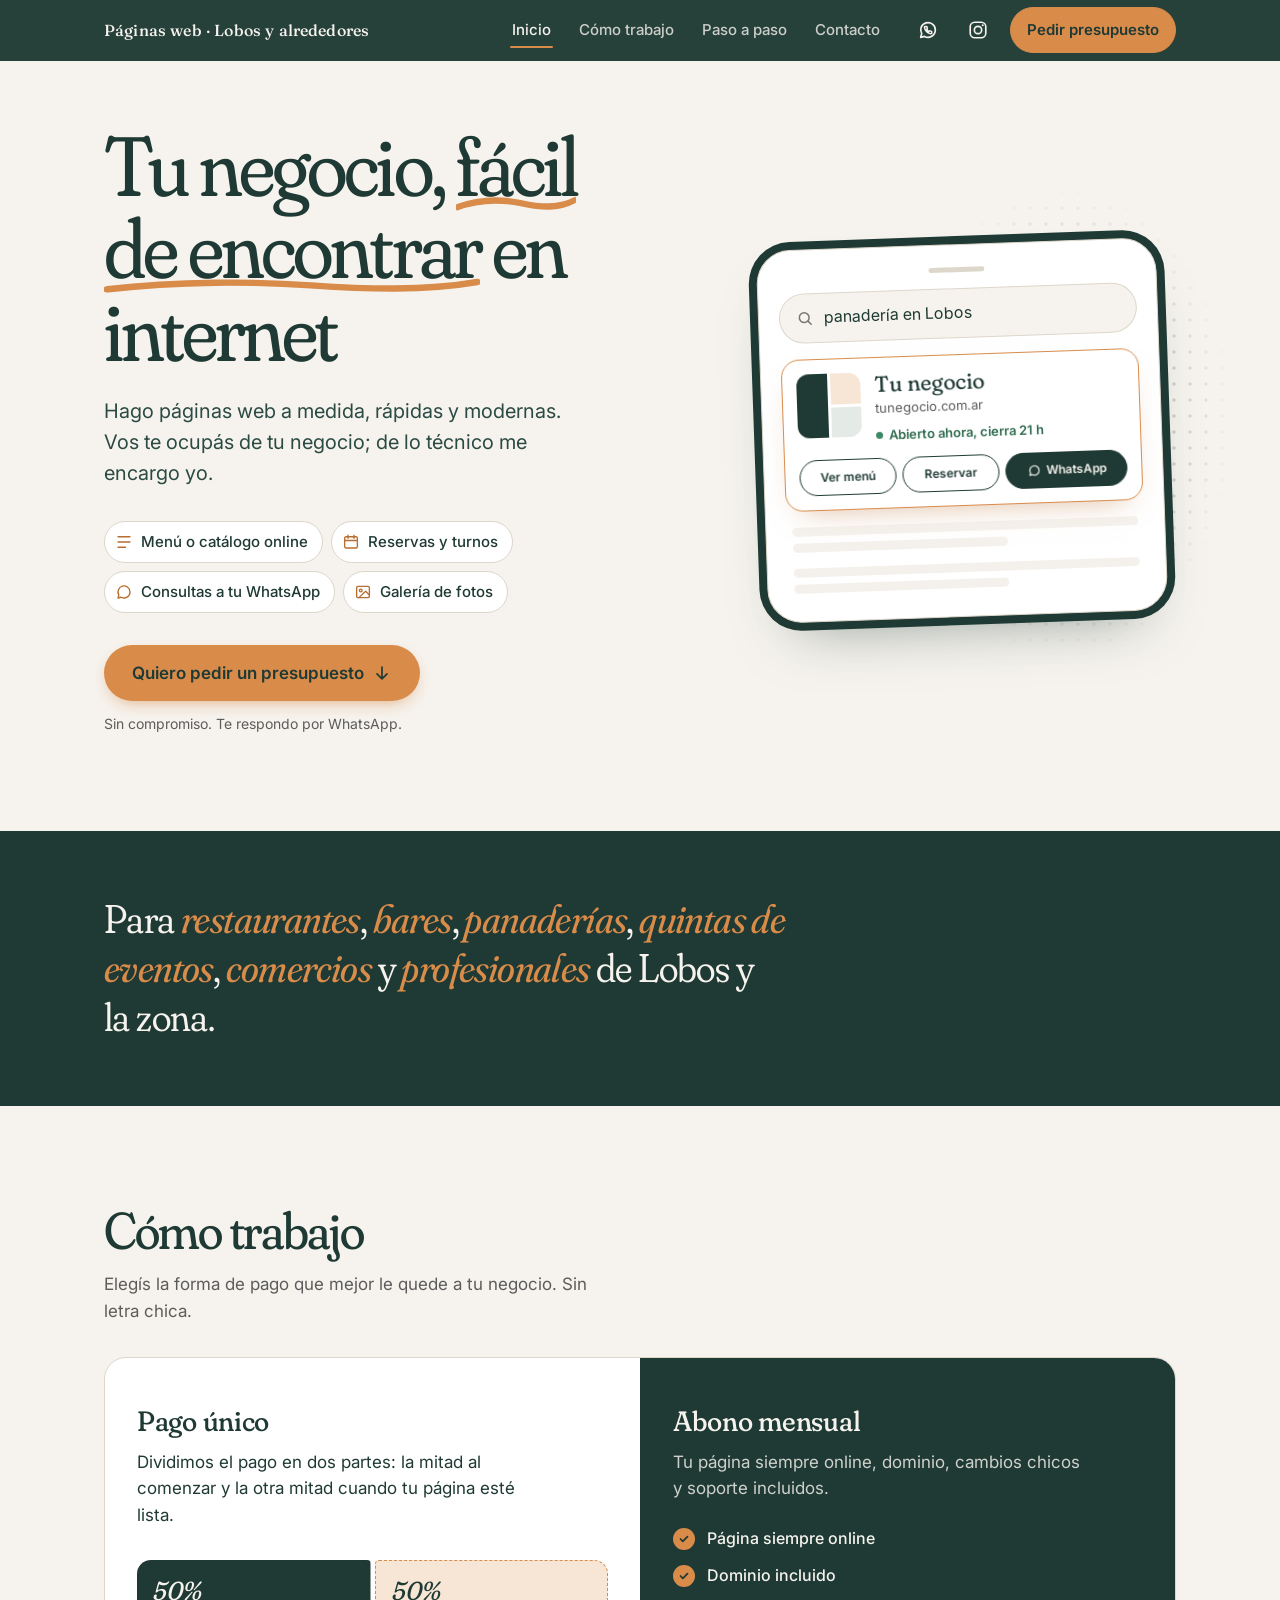
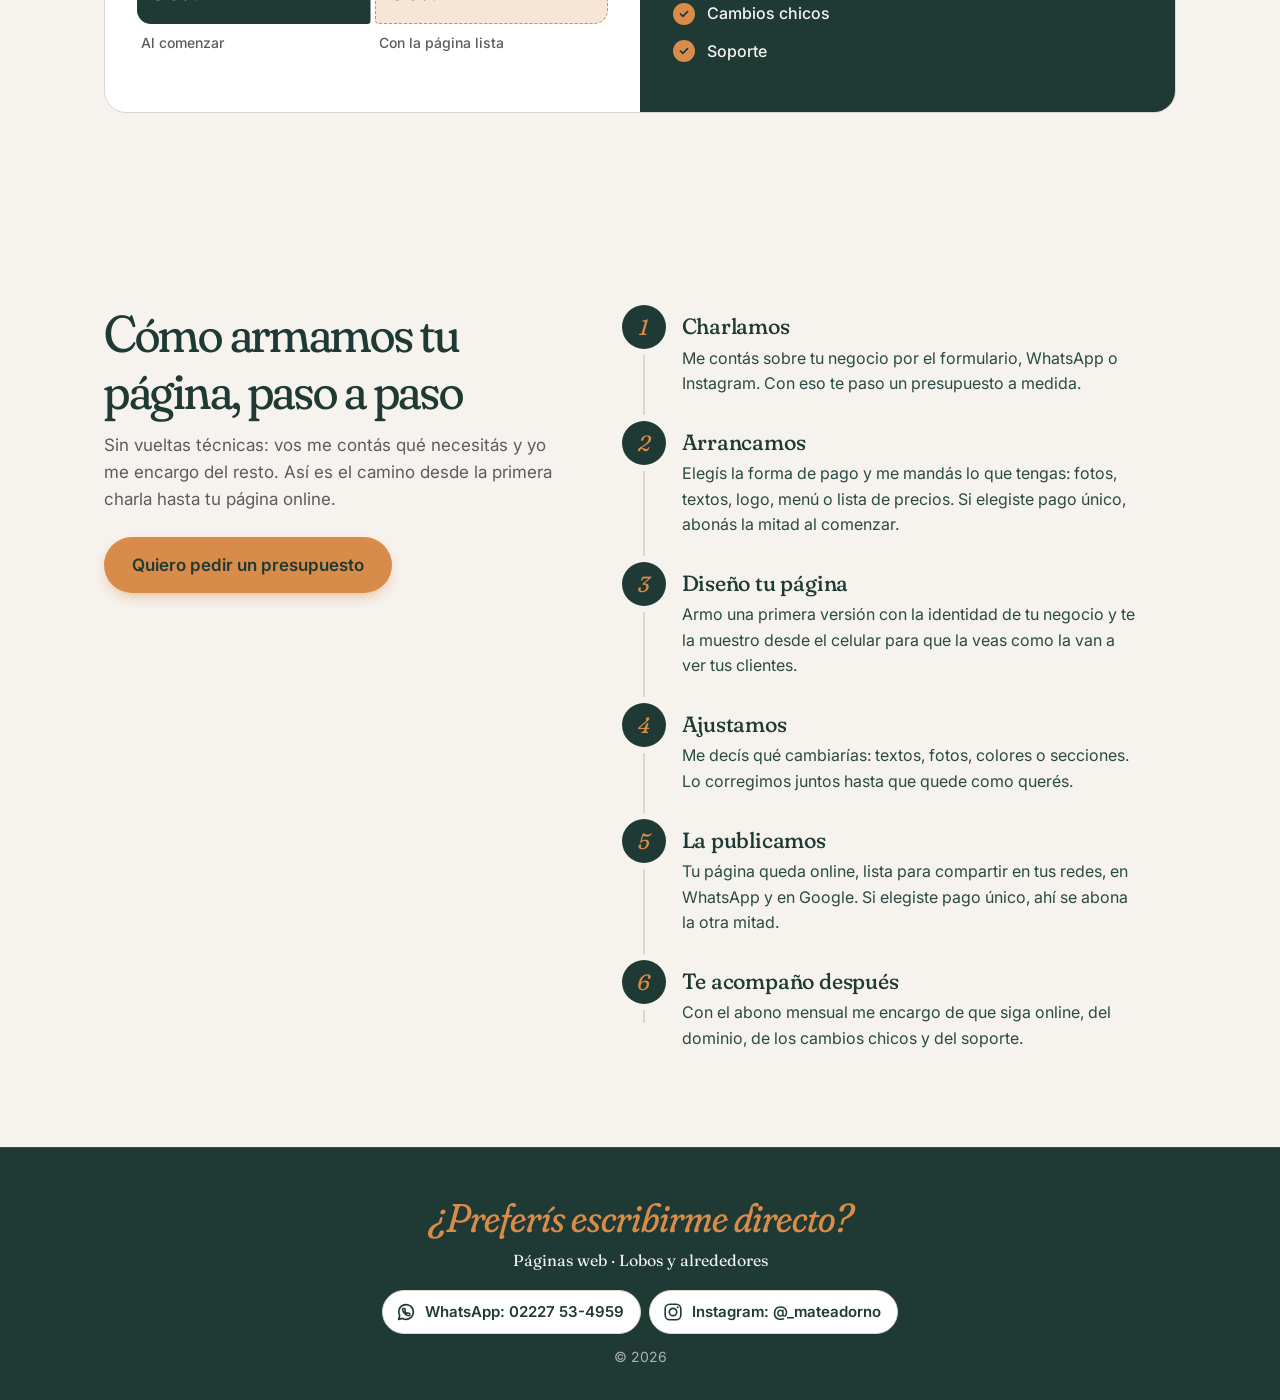
==== commit c038de81: "Paso a paso de cómo se arma la página; el formulario aparece al elegirlo Co-Authored-By: Claude Opus" ====
--- a/index.html
+++ b/index.html
@@ -36,7 +36,7 @@
       <nav class="site-nav" aria-label="Secciones de la página">
         <a href="#inicio" data-nav-link>Inicio</a>
         <a href="#como-trabajo" data-nav-link>Cómo trabajo</a>
-        <a href="#presupuesto" data-nav-link>Presupuesto</a>
+        <a href="#paso-a-paso" data-nav-link>Paso a paso</a>
         <a href="#contacto" data-nav-link>Contacto</a>
       </nav>
 
@@ -58,7 +58,8 @@
       <nav class="container" aria-label="Menú">
         <a href="#inicio" data-nav-link>Inicio</a>
         <a href="#como-trabajo" data-nav-link>Cómo trabajo</a>
-        <a href="#presupuesto" data-nav-link data-quote>Pedir presupuesto</a>
+        <a href="#paso-a-paso" data-nav-link>Paso a paso</a>
+        <a href="#presupuesto" data-quote>Pedir presupuesto</a>
         <a href="#contacto" data-nav-link>Contacto</a>
         <div class="mobile-menu__contact">
           <a class="contact-chip" href="https://wa.me/5492227534959" target="_blank" rel="noopener">
@@ -187,8 +188,64 @@
       </div>
     </section>
 
-    <!-- FORMULARIO -->
-    <section class="section section--form" id="presupuesto" aria-labelledby="form-title" tabindex="-1">
+    <!-- PASO A PASO -->
+    <section class="section section--process" id="paso-a-paso" aria-labelledby="process-title">
+      <div class="container process">
+        <div class="process__intro">
+          <h2 id="process-title" class="section__title" data-in>Cómo armamos tu página, paso a paso</h2>
+          <p class="section__lead">Sin vueltas técnicas: vos me contás qué necesitás y yo me encargo del resto. Así es el camino desde la primera charla hasta tu página online.</p>
+          <a class="btn btn--primary btn--lg process__cta" href="#presupuesto" data-quote>Quiero pedir un presupuesto</a>
+        </div>
+
+        <ol class="steps" data-steps>
+          <li class="step" data-in>
+            <span class="step__num" aria-hidden="true">1</span>
+            <div>
+              <h3 class="step__title">Charlamos</h3>
+              <p>Me contás sobre tu negocio por el formulario, WhatsApp o Instagram. Con eso te paso un presupuesto a medida.</p>
+            </div>
+          </li>
+          <li class="step" data-in>
+            <span class="step__num" aria-hidden="true">2</span>
+            <div>
+              <h3 class="step__title">Arrancamos</h3>
+              <p>Elegís la forma de pago y me mandás lo que tengas: fotos, textos, logo, menú o lista de precios. Si elegiste pago único, abonás la mitad al comenzar.</p>
+            </div>
+          </li>
+          <li class="step" data-in>
+            <span class="step__num" aria-hidden="true">3</span>
+            <div>
+              <h3 class="step__title">Diseño tu página</h3>
+              <p>Armo una primera versión con la identidad de tu negocio y te la muestro desde el celular para que la veas como la van a ver tus clientes.</p>
+            </div>
+          </li>
+          <li class="step" data-in>
+            <span class="step__num" aria-hidden="true">4</span>
+            <div>
+              <h3 class="step__title">Ajustamos</h3>
+              <p>Me decís qué cambiarías: textos, fotos, colores o secciones. Lo corregimos juntos hasta que quede como querés.</p>
+            </div>
+          </li>
+          <li class="step" data-in>
+            <span class="step__num" aria-hidden="true">5</span>
+            <div>
+              <h3 class="step__title">La publicamos</h3>
+              <p>Tu página queda online, lista para compartir en tus redes, en WhatsApp y en Google. Si elegiste pago único, ahí se abona la otra mitad.</p>
+            </div>
+          </li>
+          <li class="step" data-in>
+            <span class="step__num" aria-hidden="true">6</span>
+            <div>
+              <h3 class="step__title">Te acompaño después</h3>
+              <p>Con el abono mensual me encargo de que siga online, del dominio, de los cambios chicos y del soporte.</p>
+            </div>
+          </li>
+        </ol>
+      </div>
+    </section>
+
+    <!-- FORMULARIO (con JS queda oculto hasta elegir "Completar el formulario") -->
+    <section class="section section--form" id="presupuesto" aria-labelledby="form-title" tabindex="-1" data-form-section>
       <div class="container container--narrow">
         <div class="section__head">
           <h2 id="form-title" class="section__title" data-in>Contame sobre tu negocio</h2>
--- a/styles.css
+++ b/styles.css
@@ -1292,3 +1292,99 @@
     box-shadow: 0 30px 80px -30px rgba(0, 0, 0, .55);
   }
 }
+
+/* =========================================================
+   Paso a paso
+   ========================================================= */
+.section--process { background: var(--crema); }
+.process { display: grid; gap: var(--s-6); }
+.process__cta { width: 100%; margin-top: var(--s-5); }
+
+.steps {
+  --progress: 1;
+  position: relative;
+  list-style: none;
+  margin: 0;
+  padding: 0;
+  display: grid;
+  gap: var(--s-5);
+}
+/* Línea que une los pasos: base suave + tramo naranja que se llena al bajar */
+.steps::before,
+.steps::after {
+  content: "";
+  position: absolute;
+  left: 21px;
+  top: 28px;
+  bottom: 28px;
+  width: 2px;
+  border-radius: 2px;
+}
+.steps::before { background: var(--borde); }
+.steps::after {
+  background: var(--naranja);
+  transform-origin: top;
+  transform: scaleY(var(--progress));
+}
+.step {
+  position: relative;
+  display: grid;
+  grid-template-columns: 44px 1fr;
+  gap: var(--s-4);
+  align-items: start;
+}
+.step__num {
+  position: relative;
+  z-index: 1;
+  display: grid;
+  place-items: center;
+  width: 44px; height: 44px;
+  border-radius: 50%;
+  background: var(--verde);
+  color: var(--naranja);
+  font-family: var(--font-display);
+  font-style: italic;
+  font-size: 1.375rem;
+  line-height: 1;
+  font-variation-settings: "opsz" 72, "SOFT" 100;
+  box-shadow: 0 0 0 6px var(--crema);
+}
+.step__title {
+  font-size: 1.375rem;
+  font-weight: 450;
+  line-height: 1.2;
+  margin: 8px 0 6px;
+  font-variation-settings: "opsz" 48, "SOFT" 100;
+}
+.step p { color: var(--verde-90); max-width: 46ch; }
+
+/* Cada paso entra al aparecer */
+.motion .step[data-in] {
+  opacity: 0;
+  transform: translateY(18px);
+  transition: opacity 600ms var(--ease), transform 600ms var(--ease);
+}
+.motion .step[data-in].is-in { opacity: 1; transform: none; }
+.motion .step[data-in] .step__num { transform: scale(.7); transition: transform 500ms var(--ease) 150ms; }
+.motion .step[data-in].is-in .step__num { transform: none; }
+
+/* El formulario aparece al elegirlo */
+.section--form.is-revealing { animation: form-in 700ms var(--ease) both; }
+@keyframes form-in {
+  from { opacity: 0; transform: translateY(40px); }
+  to { opacity: 1; transform: none; }
+}
+.section--process + .section--form { padding-top: var(--s-8); }
+
+@media (min-width: 640px) {
+  .process__cta { width: auto; }
+}
+
+@media (min-width: 960px) {
+  .process {
+    grid-template-columns: .9fr 1.1fr;
+    gap: var(--s-8);
+    align-items: start;
+  }
+  .process__intro { position: sticky; top: 110px; }
+}
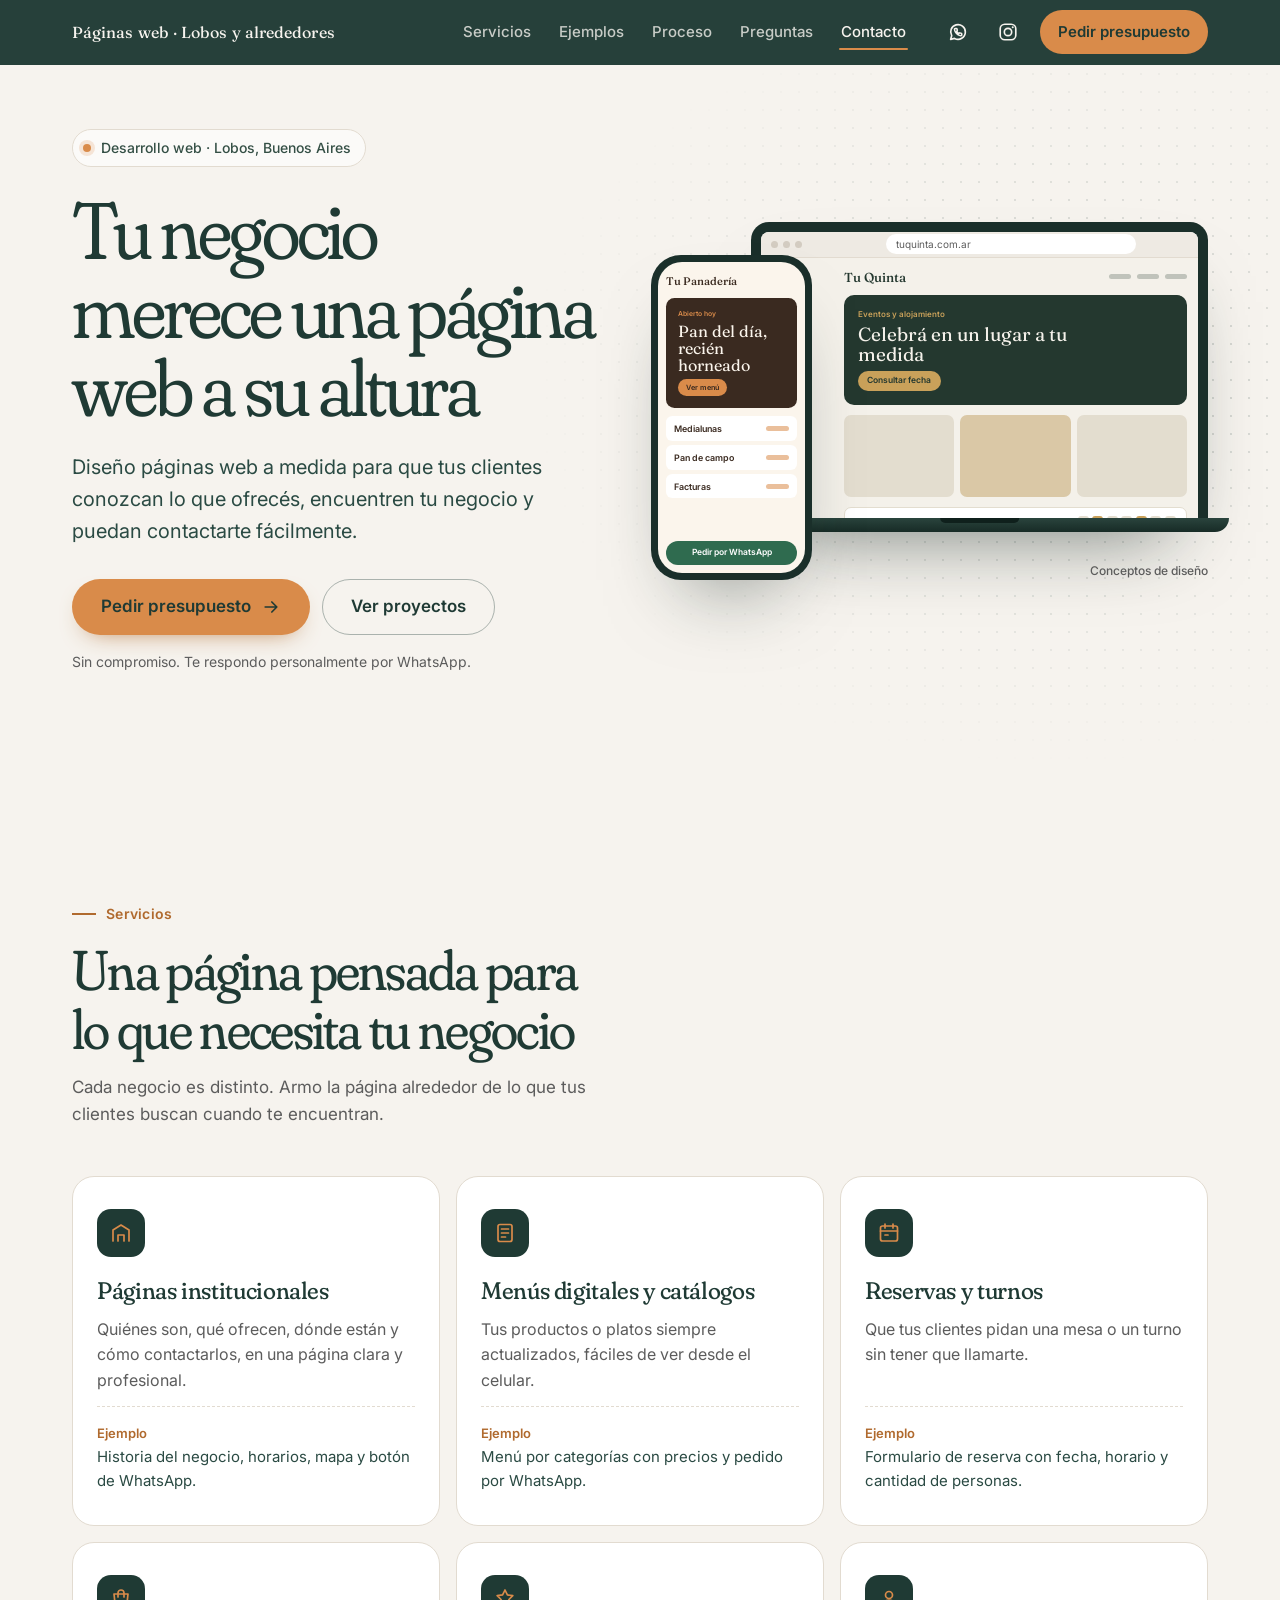
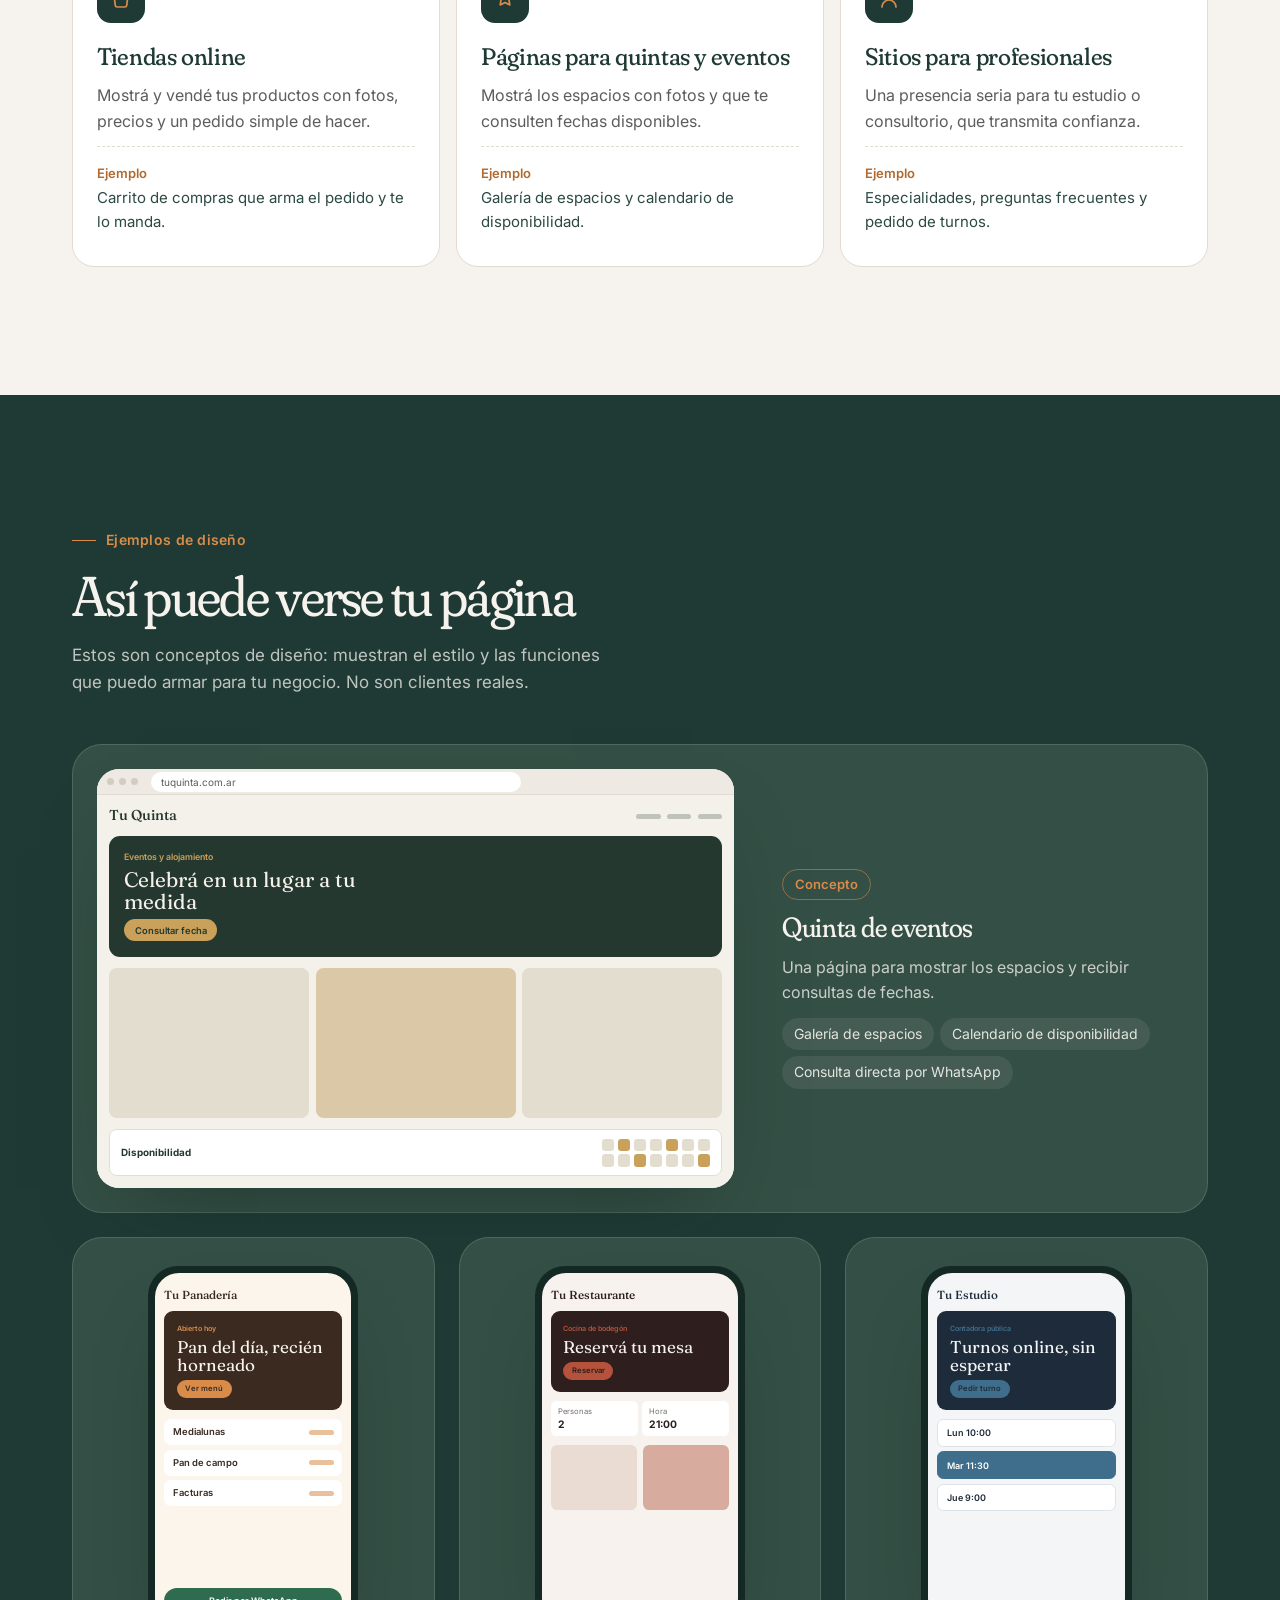
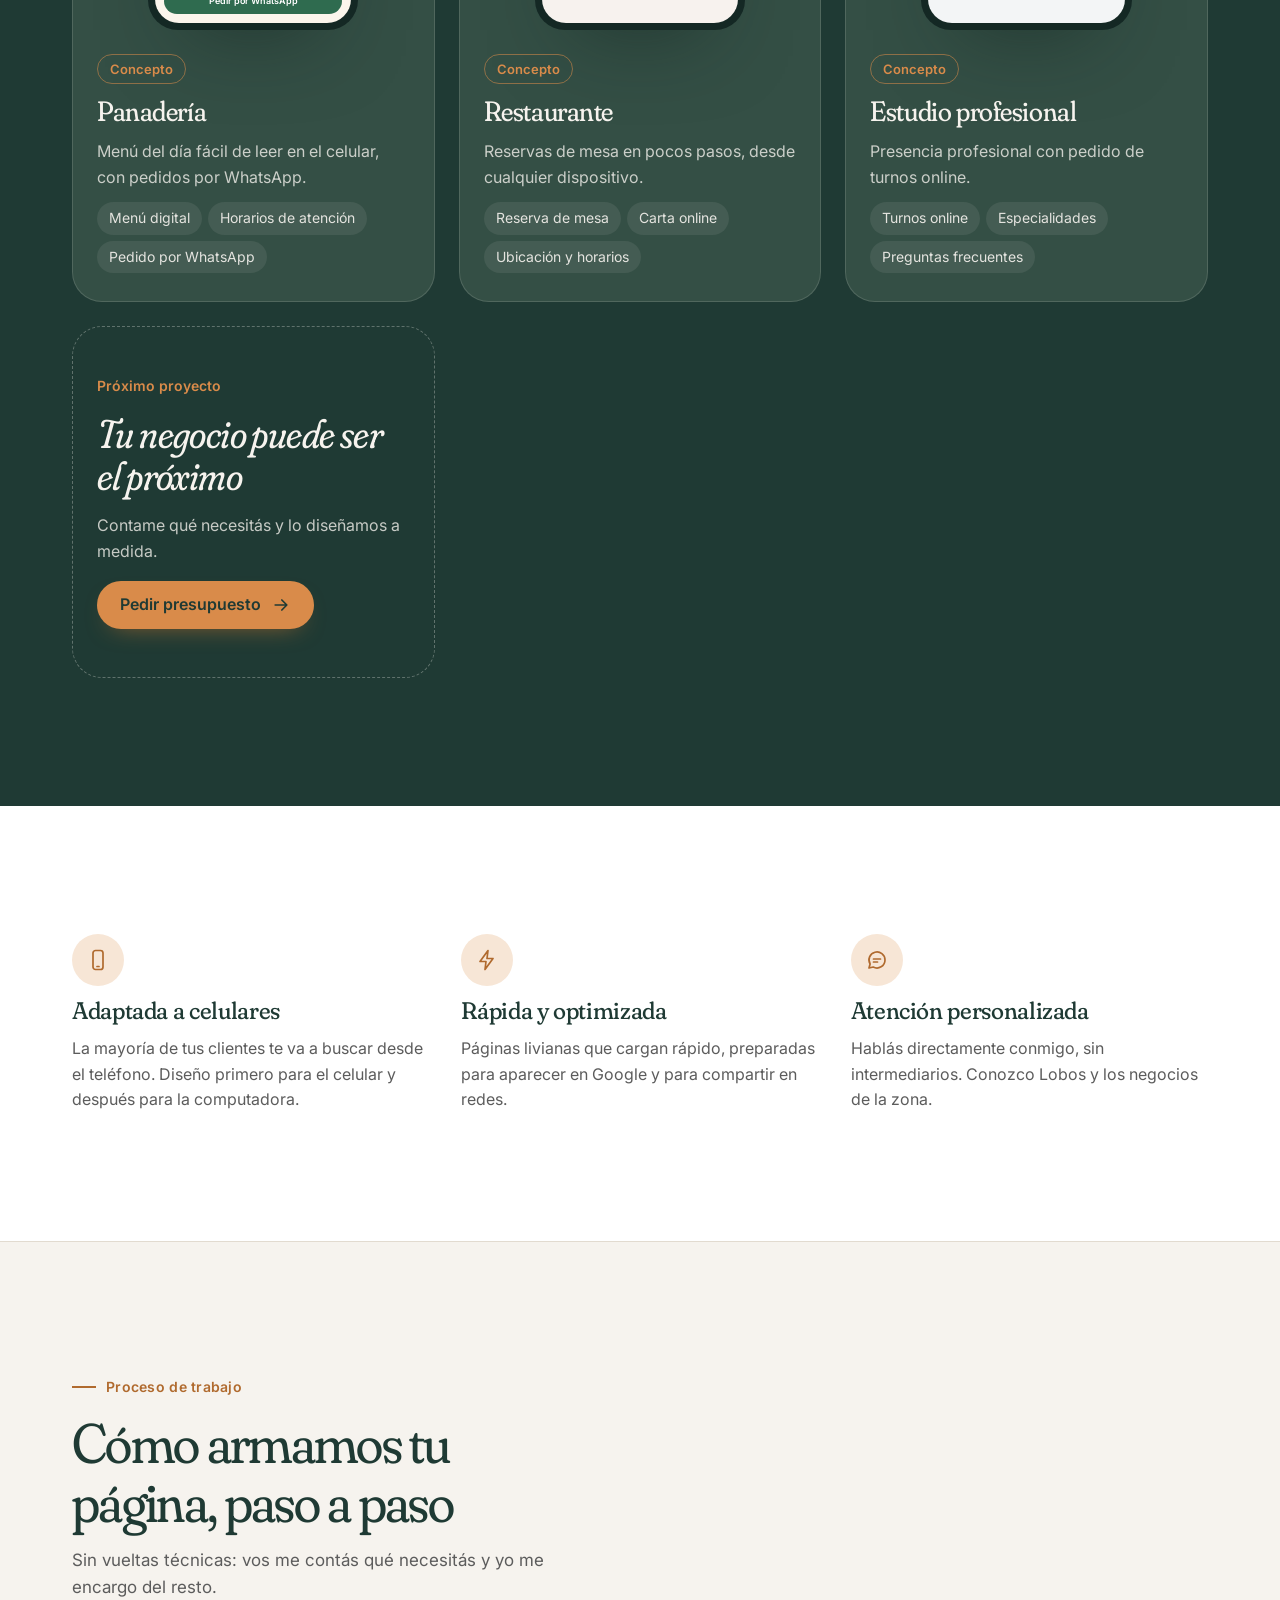
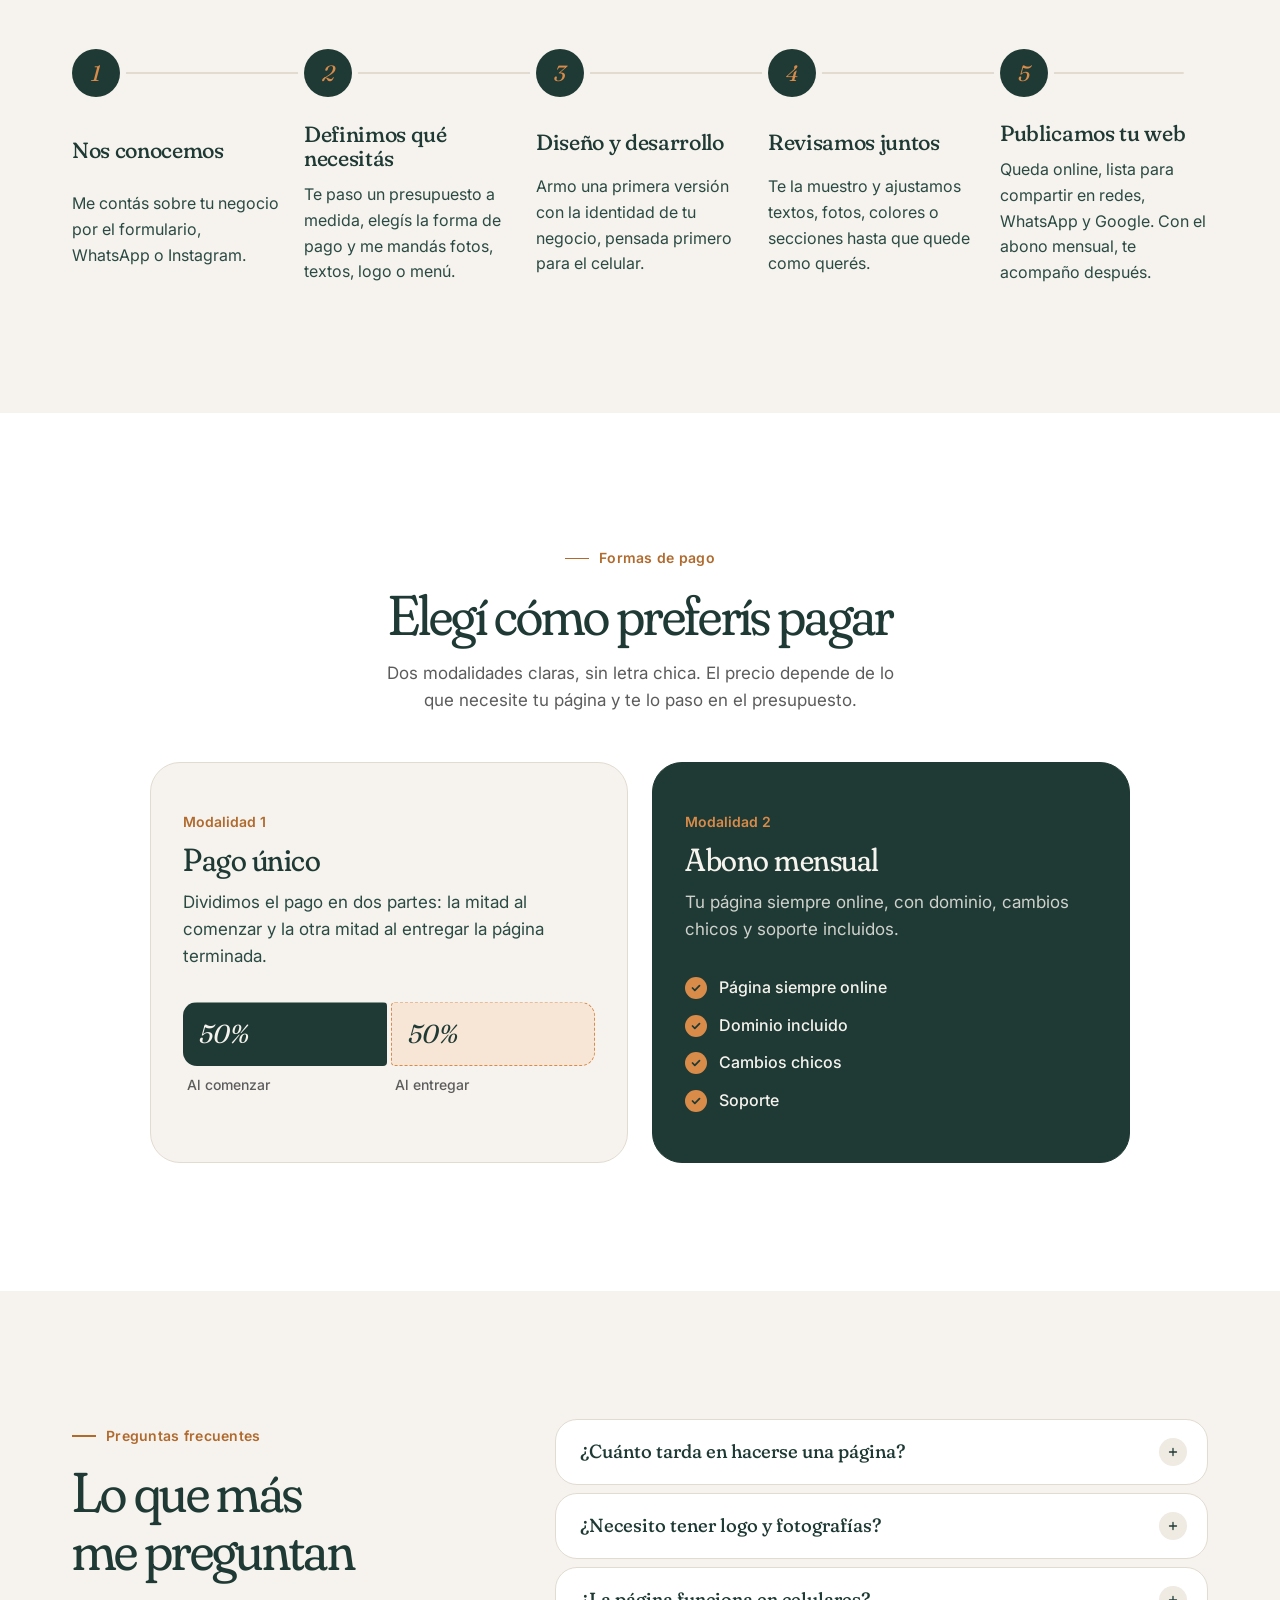
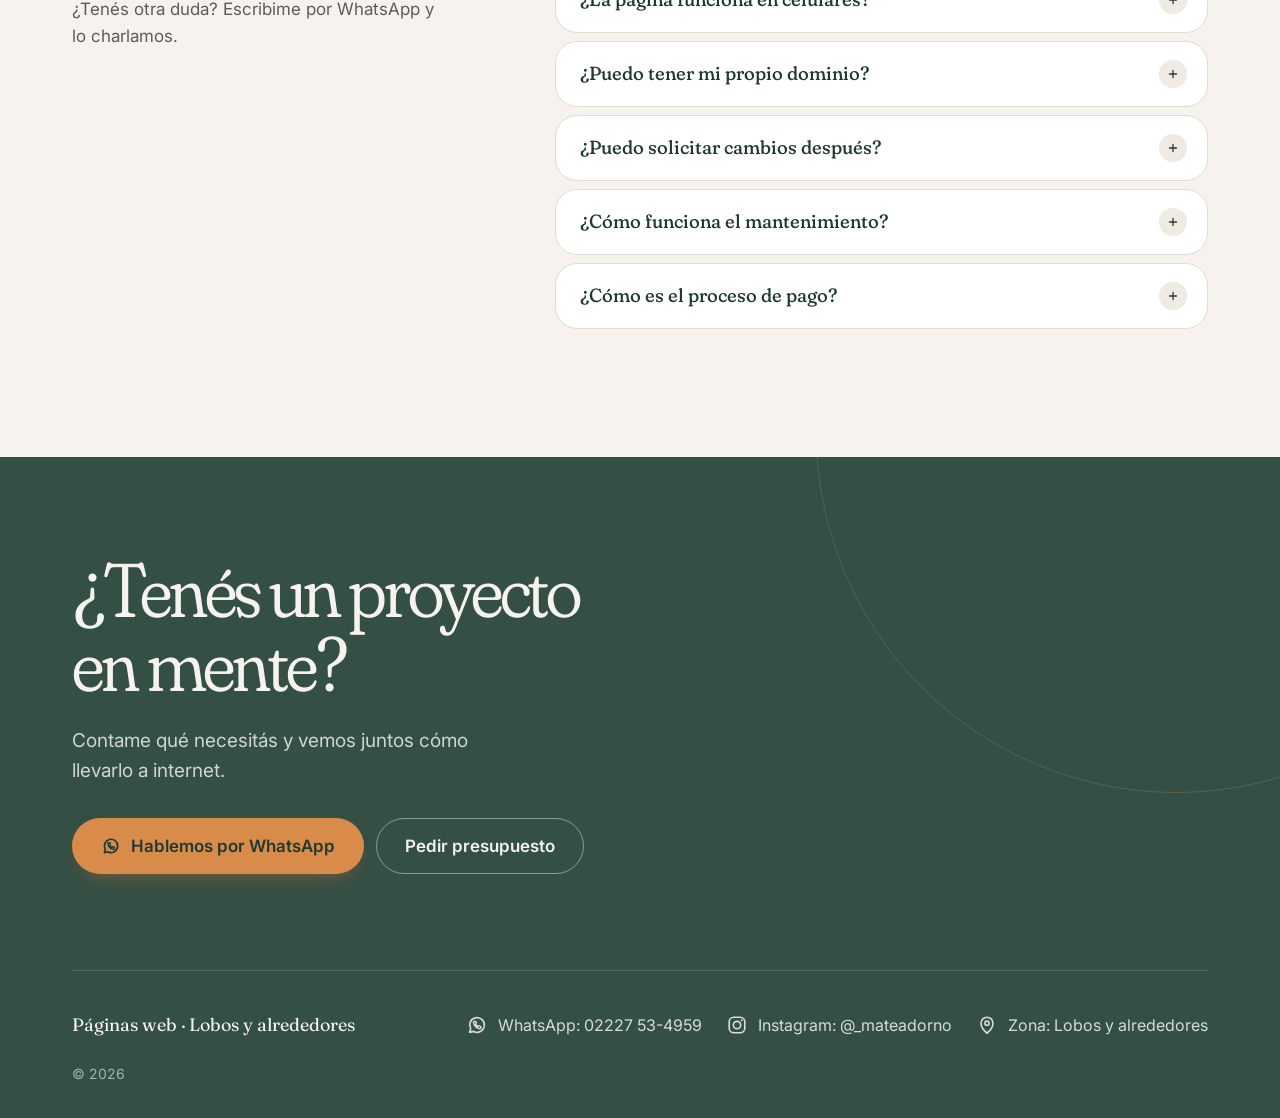
==== commit 6cc2fd1c: "Rediseño profesional: servicios, ejemplos de diseño, beneficios, proceso, formas de pago, preguntas " ====
--- a/index.html
+++ b/index.html
@@ -3,24 +3,31 @@
 <head>
   <meta charset="UTF-8">
   <meta name="viewport" content="width=device-width, initial-scale=1">
-  <title>Páginas web para negocios en Lobos y alrededores</title>
-  <meta name="description" content="Páginas web a medida, rápidas y modernas para restaurantes, bares, panaderías, quintas de eventos, comercios y profesionales de Lobos y alrededores. Pedí tu presupuesto sin compromiso.">
+  <title>Páginas web a medida en Lobos | Desarrollo web para negocios</title>
+  <meta name="description" content="Diseño páginas web a medida para negocios de Lobos y alrededores: menús digitales, reservas y turnos, catálogos, quintas de eventos y profesionales. Pedí tu presupuesto sin compromiso.">
   <meta name="theme-color" content="#1F3A34">
   <meta name="robots" content="index, follow">
 
+  <link rel="canonical" href="https://paginas-web-lobos.pages.dev/">
+  <meta property="og:url" content="https://paginas-web-lobos.pages.dev/">
   <meta property="og:type" content="website">
   <meta property="og:locale" content="es_AR">
-  <meta property="og:title" content="Tu negocio, fácil de encontrar en internet">
-  <meta property="og:description" content="Páginas web a medida para negocios de Lobos y alrededores. Menú online, reservas, consultas a tu WhatsApp y galería de fotos.">
+  <meta property="og:title" content="Tu negocio merece una página web a su altura">
+  <meta property="og:description" content="Páginas web a medida para negocios de Lobos y alrededores. Diseño profesional, adaptado a celulares y con atención personalizada.">
+  <meta property="og:image" content="https://paginas-web-lobos.pages.dev/og.jpg">
+  <meta property="og:image:width" content="1200">
+  <meta property="og:image:height" content="630">
+  <meta property="og:image:alt" content="Tu negocio merece una página web a su altura. Desarrollo web en Lobos, Buenos Aires.">
+  <meta name="twitter:card" content="summary_large_image">
 
   <link rel="icon" href="data:image/svg+xml,%3Csvg xmlns='http://www.w3.org/2000/svg' viewBox='0 0 32 32'%3E%3Crect width='32' height='32' rx='8' fill='%231F3A34'/%3E%3Ccircle cx='16' cy='16' r='5' fill='%23D98B4A'/%3E%3C/svg%3E">
 
   <link rel="preconnect" href="https://fonts.googleapis.com">
   <link rel="preconnect" href="https://fonts.gstatic.com" crossorigin>
-  <link rel="stylesheet" href="https://fonts.googleapis.com/css2?family=Fraunces:ital,opsz,wght,SOFT@0,9..144,300..700,0..100;1,9..144,300..700,0..100&family=Inter:wght@400;500;600&display=swap">
+  <link rel="stylesheet" href="https://fonts.googleapis.com/css2?family=Fraunces:ital,opsz,wght,SOFT@0,9..144,300..600,0..100;1,9..144,300..500,0..100&family=Inter:wght@400;500;600&display=swap">
   <link rel="stylesheet" href="styles.css">
   <script>
-    /* Antes de pintar: si el sistema no pide movimiento reducido, se activan los efectos al bajar. */
+    /* Antes de pintar: si el sistema no pide movimiento reducido, se activan las animaciones. */
     if (window.matchMedia && !window.matchMedia("(prefers-reduced-motion: reduce)").matches) {
       document.documentElement.classList.add("motion");
     }
@@ -34,9 +41,10 @@
       <a class="site-header__label" href="#inicio">Páginas web <span aria-hidden="true">·</span> Lobos y alrededores</a>
 
       <nav class="site-nav" aria-label="Secciones de la página">
-        <a href="#inicio" data-nav-link>Inicio</a>
-        <a href="#como-trabajo" data-nav-link>Cómo trabajo</a>
-        <a href="#paso-a-paso" data-nav-link>Paso a paso</a>
+        <a href="#servicios" data-nav-link>Servicios</a>
+        <a href="#ejemplos" data-nav-link>Ejemplos</a>
+        <a href="#paso-a-paso" data-nav-link>Proceso</a>
+        <a href="#preguntas" data-nav-link>Preguntas</a>
         <a href="#contacto" data-nav-link>Contacto</a>
       </nav>
 
@@ -56,11 +64,12 @@
 
     <div class="mobile-menu" id="menu-movil" hidden>
       <nav class="container" aria-label="Menú">
-        <a href="#inicio" data-nav-link>Inicio</a>
-        <a href="#como-trabajo" data-nav-link>Cómo trabajo</a>
-        <a href="#paso-a-paso" data-nav-link>Paso a paso</a>
+        <a href="#servicios" data-nav-link>Servicios</a>
+        <a href="#ejemplos" data-nav-link>Ejemplos</a>
+        <a href="#paso-a-paso" data-nav-link>Proceso</a>
+        <a href="#como-trabajo" data-nav-link>Formas de pago</a>
+        <a href="#preguntas" data-nav-link>Preguntas</a>
         <a href="#presupuesto" data-quote>Pedir presupuesto</a>
-        <a href="#contacto" data-nav-link>Contacto</a>
         <div class="mobile-menu__contact">
           <a class="contact-chip" href="https://wa.me/5492227534959" target="_blank" rel="noopener">
             <svg aria-hidden="true" viewBox="0 0 24 24"><path d="M20 12a8 8 0 0 1-11.8 7L4 20l1.1-4A8 8 0 1 1 20 12Z"/><path class="icon-phone" transform="translate(7.3 7.3) scale(.4)" d="M22 16.92v3a2 2 0 0 1-2.18 2 19.79 19.79 0 0 1-8.63-3.07 19.5 19.5 0 0 1-6-6 19.79 19.79 0 0 1-3.07-8.67A2 2 0 0 1 4.11 2h3a2 2 0 0 1 2 1.72 12.84 12.84 0 0 0 .7 2.81 2 2 0 0 1-.45 2.11L8.09 9.91a16 16 0 0 0 6 6l1.27-1.27a2 2 0 0 1 2.11-.45 12.84 12.84 0 0 0 2.81.7A2 2 0 0 1 22 16.92z"/></svg>
@@ -80,103 +89,295 @@
     <section class="hero" id="inicio" aria-labelledby="hero-title">
       <div class="container hero__grid">
         <div class="hero__copy">
-          <h1 id="hero-title" class="hero__title">Tu negocio, <span class="mark">fácil de encontrar</span> en internet</h1>
-          <p class="hero__lead">Hago páginas web a medida, rápidas y modernas. Vos te ocupás de tu negocio; de lo técnico me encargo yo.</p>
-
-          <ul class="tags" aria-label="Qué puede tener tu página">
-            <li class="tag">
-              <svg aria-hidden="true" viewBox="0 0 24 24"><path d="M4 5h16M4 12h16M4 19h10"/></svg>
-              Menú o catálogo online
-            </li>
-            <li class="tag">
-              <svg aria-hidden="true" viewBox="0 0 24 24"><rect x="3.5" y="5" width="17" height="15" rx="2"/><path d="M3.5 10h17M8 3v4M16 3v4"/></svg>
-              Reservas y turnos
-            </li>
-            <li class="tag">
-              <svg aria-hidden="true" viewBox="0 0 24 24"><path d="M20 12a8 8 0 0 1-11.8 7L4 20l1.1-4A8 8 0 1 1 20 12Z"/></svg>
-              Consultas a tu WhatsApp
-            </li>
-            <li class="tag">
-              <svg aria-hidden="true" viewBox="0 0 24 24"><rect x="3.5" y="4.5" width="17" height="15" rx="2"/><circle cx="9" cy="10" r="1.8"/><path d="m20.5 16-5-5-9 8.5"/></svg>
-              Galería de fotos
-            </li>
-          </ul>
-
-          <div class="hero__cta">
-            <a class="btn btn--primary btn--lg" href="#presupuesto" data-quote>
-              Quiero pedir un presupuesto
-              <svg aria-hidden="true" viewBox="0 0 24 24"><path d="M12 5v14M6 13l6 6 6-6"/></svg>
-            </a>
-            <p class="hero__note">Sin compromiso. Te respondo por WhatsApp.</p>
+          <p class="hero__kicker">Desarrollo web · Lobos, Buenos Aires</p>
+          <h1 id="hero-title" class="hero__title">Tu negocio merece una página web a su altura</h1>
+          <p class="hero__lead">Diseño páginas web a medida para que tus clientes conozcan lo que ofrecés, encuentren tu negocio y puedan contactarte fácilmente.</p>
+          <div class="hero__actions">
+            <a class="btn btn--primary btn--lg" href="#presupuesto" data-quote>Pedir presupuesto <svg aria-hidden="true" viewBox="0 0 24 24"><path d="M5 12h14M13 6l6 6-6 6"/></svg></a>
+            <a class="btn btn--ghost btn--lg" href="#ejemplos">Ver proyectos</a>
           </div>
+          <p class="hero__note">Sin compromiso. Te respondo personalmente por WhatsApp.</p>
         </div>
 
-        <!-- Ilustración: alguien busca un negocio en el celular y aparece el tuyo primero (decorativa) -->
-        <div class="hero__visual" aria-hidden="true">
-          <div class="finder" data-finder>
-            <div class="finder__search">
-              <svg viewBox="0 0 24 24"><circle cx="11" cy="11" r="6.5"/><path d="m20 20-4.2-4.2"/></svg>
-              <span class="finder__query" data-query="panadería en Lobos">panadería en Lobos</span><span class="finder__caret"></span>
-            </div>
-
-            <article class="finder__result">
-              <div class="finder__thumb">
-                <span></span><span></span><span></span>
-              </div>
-              <div class="finder__body">
-                <p class="finder__name">Tu negocio</p>
-                <p class="finder__url">tunegocio.com.ar</p>
-                <p class="finder__open"><span class="finder__dot"></span>Abierto ahora, cierra 21 h</p>
-              </div>
-              <div class="finder__actions">
-                <span>Ver menú</span>
-                <span>Reservar</span>
-                <span class="finder__wa">
-                  <svg viewBox="0 0 24 24"><path d="M20 12a8 8 0 0 1-11.8 7L4 20l1.1-4A8 8 0 1 1 20 12Z"/></svg>
-                  WhatsApp
-                </span>
-              </div>
-            </article>
-
-            <div class="finder__ghost"><span></span><span></span></div>
-            <div class="finder__ghost"><span></span><span></span></div>
-          </div>
+        <!-- Composición de dispositivos con conceptos de diseño (no son clientes reales) -->
+        <div class="hero__visual">
+          <figure class="devices" aria-label="Conceptos de diseño de páginas web en una computadora y un celular">
+            <div class="device device--laptop">
+              <div class="device__screen">
+                <div class="browser"><i></i><i></i><i></i><span>tuquinta.com.ar</span></div>
+                <div class="concept concept--quinta">
+                <div class="concept__nav"><span class="concept__logo">Tu Quinta</span><span class="concept__links"><i></i><i></i><i></i></span></div>
+                <div class="concept__hero">
+                  <span class="concept__tag">Eventos y alojamiento</span>
+                  <span class="concept__title">Celebrá en un lugar a tu medida</span>
+                  <span class="concept__btn">Consultar fecha</span>
+                </div>
+                <div class="concept__row concept__row--3"><span></span><span></span><span></span></div><div class="concept__cal"><b>Disponibilidad</b><span class="concept__days"><i class=""></i><i class="x"></i><i class=""></i><i class=""></i><i class="x"></i><i class=""></i><i class=""></i><i class=""></i><i class=""></i><i class="x"></i><i class=""></i><i class=""></i><i class=""></i><i class="x"></i></span></div>
+              </div>
+              </div>
+              <div class="device__base" aria-hidden="true"></div>
+            </div>
+            <div class="device device--phone">
+              <div class="device__screen">
+                <div class="concept concept--panaderia">
+                <div class="concept__nav"><span class="concept__logo">Tu Panadería</span><span class="concept__links"><i></i><i></i><i></i></span></div>
+                <div class="concept__hero">
+                  <span class="concept__tag">Abierto hoy</span>
+                  <span class="concept__title">Pan del día, recién horneado</span>
+                  <span class="concept__btn">Ver menú</span>
+                </div>
+                <ul class="concept__menu"><li><span>Medialunas</span><b></b></li><li><span>Pan de campo</span><b></b></li><li><span>Facturas</span><b></b></li></ul><span class="concept__wa">Pedir por WhatsApp</span>
+              </div>
+              </div>
+            </div>
+            <figcaption class="devices__caption">Conceptos de diseño</figcaption>
+          </figure>
         </div>
       </div>
     </section>
 
-    <!-- PARA QUIÉN -->
-    <section class="audience" aria-label="Para quién trabajo">
+    <!-- SERVICIOS -->
+    <section class="section section--services" id="servicios" aria-labelledby="services-title">
       <div class="container">
-        <p class="audience__text" data-scrub>Para <em>restaurantes</em>, <em>bares</em>, <em>panaderías</em>, <em>quintas de eventos</em>, <em>comercios</em> y <em>profesionales</em> de Lobos y la zona.</p>
-      </div>
-    </section>
-
-    <!-- CÓMO TRABAJO -->
-    <section class="section section--how" id="como-trabajo" aria-labelledby="how-title">
+        <header class="section__head" data-in>
+          <p class="section__kicker">Servicios</p>
+          <h2 id="services-title" class="section__title">Una página pensada para lo que necesita tu negocio</h2>
+          <p class="section__lead">Cada negocio es distinto. Armo la página alrededor de lo que tus clientes buscan cuando te encuentran.</p>
+        </header>
+
+        <ul class="services" role="list">
+          <li class="service" data-in>
+            <span class="service__icon" aria-hidden="true"><svg viewBox="0 0 24 24"><path d="M4 20V9l8-5 8 5v11"/><path d="M9 20v-6h6v6"/></svg></span>
+            <h3 class="service__title">Páginas institucionales</h3>
+            <p>Quiénes son, qué ofrecen, dónde están y cómo contactarlos, en una página clara y profesional.</p>
+            <p class="service__example"><span>Ejemplo</span> Historia del negocio, horarios, mapa y botón de WhatsApp.</p>
+          </li>
+          <li class="service" data-in>
+            <span class="service__icon" aria-hidden="true"><svg viewBox="0 0 24 24"><rect x="5" y="3.5" width="14" height="17" rx="2"/><path d="M8.5 8h7M8.5 12h7M8.5 16h4"/></svg></span>
+            <h3 class="service__title">Menús digitales y catálogos</h3>
+            <p>Tus productos o platos siempre actualizados, fáciles de ver desde el celular.</p>
+            <p class="service__example"><span>Ejemplo</span> Menú por categorías con precios y pedido por WhatsApp.</p>
+          </li>
+          <li class="service" data-in>
+            <span class="service__icon" aria-hidden="true"><svg viewBox="0 0 24 24"><rect x="3.5" y="5" width="17" height="15" rx="2"/><path d="M3.5 10h17M8 3v4M16 3v4M8 14h3"/></svg></span>
+            <h3 class="service__title">Reservas y turnos</h3>
+            <p>Que tus clientes pidan una mesa o un turno sin tener que llamarte.</p>
+            <p class="service__example"><span>Ejemplo</span> Formulario de reserva con fecha, horario y cantidad de personas.</p>
+          </li>
+          <li class="service" data-in>
+            <span class="service__icon" aria-hidden="true"><svg viewBox="0 0 24 24"><path d="M5 7h14l-1.2 11.2a2 2 0 0 1-2 1.8H8.2a2 2 0 0 1-2-1.8Z"/><path d="M9 10V6a3 3 0 0 1 6 0v4"/></svg></span>
+            <h3 class="service__title">Tiendas online</h3>
+            <p>Mostrá y vendé tus productos con fotos, precios y un pedido simple de hacer.</p>
+            <p class="service__example"><span>Ejemplo</span> Carrito de compras que arma el pedido y te lo manda.</p>
+          </li>
+          <li class="service" data-in>
+            <span class="service__icon" aria-hidden="true"><svg viewBox="0 0 24 24"><path d="M12 3l2.4 4.9 5.4.8-3.9 3.8.9 5.4L12 15.4 7.2 17.9l.9-5.4L4.2 8.7l5.4-.8Z"/></svg></span>
+            <h3 class="service__title">Páginas para quintas y eventos</h3>
+            <p>Mostrá los espacios con fotos y que te consulten fechas disponibles.</p>
+            <p class="service__example"><span>Ejemplo</span> Galería de espacios y calendario de disponibilidad.</p>
+          </li>
+          <li class="service" data-in>
+            <span class="service__icon" aria-hidden="true"><svg viewBox="0 0 24 24"><circle cx="12" cy="8" r="3.5"/><path d="M5 20a7 7 0 0 1 14 0"/></svg></span>
+            <h3 class="service__title">Sitios para profesionales</h3>
+            <p>Una presencia seria para tu estudio o consultorio, que transmita confianza.</p>
+            <p class="service__example"><span>Ejemplo</span> Especialidades, preguntas frecuentes y pedido de turnos.</p>
+          </li>
+        </ul>
+      </div>
+    </section>
+
+    <!-- EJEMPLOS / PROYECTOS -->
+    <section class="section section--work" id="ejemplos" aria-labelledby="work-title">
       <div class="container">
-        <div class="section__head">
-          <h2 id="how-title" class="section__title" data-in>Cómo trabajo</h2>
-          <p class="section__lead">Elegís la forma de pago que mejor le quede a tu negocio. Sin letra chica.</p>
+        <header class="section__head" data-in>
+          <p class="section__kicker section__kicker--light">Ejemplos de diseño</p>
+          <h2 id="work-title" class="section__title">Así puede verse tu página</h2>
+          <p class="section__lead">Estos son conceptos de diseño: muestran el estilo y las funciones que puedo armar para tu negocio. No son clientes reales.</p>
+        </header>
+
+        <div class="work">
+          <article class="work__item work__item--wide" data-in>
+            <div class="work__shot">
+              <div class="browser"><i></i><i></i><i></i><span>tuquinta.com.ar</span></div>
+              <div class="concept concept--quinta">
+                <div class="concept__nav"><span class="concept__logo">Tu Quinta</span><span class="concept__links"><i></i><i></i><i></i></span></div>
+                <div class="concept__hero">
+                  <span class="concept__tag">Eventos y alojamiento</span>
+                  <span class="concept__title">Celebrá en un lugar a tu medida</span>
+                  <span class="concept__btn">Consultar fecha</span>
+                </div>
+                <div class="concept__row concept__row--3"><span></span><span></span><span></span></div><div class="concept__cal"><b>Disponibilidad</b><span class="concept__days"><i class=""></i><i class="x"></i><i class=""></i><i class=""></i><i class="x"></i><i class=""></i><i class=""></i><i class=""></i><i class=""></i><i class="x"></i><i class=""></i><i class=""></i><i class=""></i><i class="x"></i></span></div>
+              </div>
+            </div>
+            <div class="work__info">
+              <p class="work__badge">Concepto</p>
+              <h3 class="work__title">Quinta de eventos</h3>
+              <p>Una página para mostrar los espacios y recibir consultas de fechas.</p>
+              <ul class="work__features"><li>Galería de espacios</li><li>Calendario de disponibilidad</li><li>Consulta directa por WhatsApp</li></ul>
+            </div>
+          </article>
+
+          <article class="work__item" data-in>
+            <div class="work__shot work__shot--phone">
+              <div class="concept concept--panaderia">
+                <div class="concept__nav"><span class="concept__logo">Tu Panadería</span><span class="concept__links"><i></i><i></i><i></i></span></div>
+                <div class="concept__hero">
+                  <span class="concept__tag">Abierto hoy</span>
+                  <span class="concept__title">Pan del día, recién horneado</span>
+                  <span class="concept__btn">Ver menú</span>
+                </div>
+                <ul class="concept__menu"><li><span>Medialunas</span><b></b></li><li><span>Pan de campo</span><b></b></li><li><span>Facturas</span><b></b></li></ul><span class="concept__wa">Pedir por WhatsApp</span>
+              </div>
+            </div>
+            <div class="work__info">
+              <p class="work__badge">Concepto</p>
+              <h3 class="work__title">Panadería</h3>
+              <p>Menú del día fácil de leer en el celular, con pedidos por WhatsApp.</p>
+              <ul class="work__features"><li>Menú digital</li><li>Horarios de atención</li><li>Pedido por WhatsApp</li></ul>
+            </div>
+          </article>
+
+          <article class="work__item" data-in>
+            <div class="work__shot work__shot--phone">
+              <div class="concept concept--resto">
+                <div class="concept__nav"><span class="concept__logo">Tu Restaurante</span><span class="concept__links"><i></i><i></i><i></i></span></div>
+                <div class="concept__hero">
+                  <span class="concept__tag">Cocina de bodegón</span>
+                  <span class="concept__title">Reservá tu mesa</span>
+                  <span class="concept__btn">Reservar</span>
+                </div>
+                <div class="concept__booking"><span>Personas <b>2</b></span><span>Hora <b>21:00</b></span></div><div class="concept__row concept__row--2"><span></span><span></span></div>
+              </div>
+            </div>
+            <div class="work__info">
+              <p class="work__badge">Concepto</p>
+              <h3 class="work__title">Restaurante</h3>
+              <p>Reservas de mesa en pocos pasos, desde cualquier dispositivo.</p>
+              <ul class="work__features"><li>Reserva de mesa</li><li>Carta online</li><li>Ubicación y horarios</li></ul>
+            </div>
+          </article>
+
+          <article class="work__item" data-in>
+            <div class="work__shot work__shot--phone">
+              <div class="concept concept--pro">
+                <div class="concept__nav"><span class="concept__logo">Tu Estudio</span><span class="concept__links"><i></i><i></i><i></i></span></div>
+                <div class="concept__hero">
+                  <span class="concept__tag">Contadora pública</span>
+                  <span class="concept__title">Turnos online, sin esperar</span>
+                  <span class="concept__btn">Pedir turno</span>
+                </div>
+                <div class="concept__slots"><span>Lun 10:00</span><span class="is-on">Mar 11:30</span><span>Jue 9:00</span></div>
+              </div>
+            </div>
+            <div class="work__info">
+              <p class="work__badge">Concepto</p>
+              <h3 class="work__title">Estudio profesional</h3>
+              <p>Presencia profesional con pedido de turnos online.</p>
+              <ul class="work__features"><li>Turnos online</li><li>Especialidades</li><li>Preguntas frecuentes</li></ul>
+            </div>
+          </article>
+
+          <article class="work__item work__item--next" data-in>
+            <p class="work__next-kicker">Próximo proyecto</p>
+            <h3 class="work__next-title">Tu negocio puede ser el próximo</h3>
+            <p>Contame qué necesitás y lo diseñamos a medida.</p>
+            <a class="btn btn--primary" href="#presupuesto" data-quote>Pedir presupuesto <svg aria-hidden="true" viewBox="0 0 24 24"><path d="M5 12h14M13 6l6 6-6 6"/></svg></a>
+          </article>
         </div>
-
-        <div class="plans" data-in>
-          <article class="plan">
+      </div>
+    </section>
+
+    <!-- BENEFICIOS -->
+    <section class="section section--benefits" aria-labelledby="benefits-title">
+      <div class="container">
+        <h2 id="benefits-title" class="sr-only">Por qué trabajar conmigo</h2>
+        <ul class="benefits" role="list">
+          <li class="benefit" data-in>
+            <span class="benefit__icon" aria-hidden="true"><svg viewBox="0 0 24 24"><rect x="7" y="2.5" width="10" height="19" rx="2.5"/><path d="M11 18.5h2"/></svg></span>
+            <h3 class="benefit__title">Adaptada a celulares</h3>
+            <p>La mayoría de tus clientes te va a buscar desde el teléfono. Diseño primero para el celular y después para la computadora.</p>
+          </li>
+          <li class="benefit" data-in>
+            <span class="benefit__icon" aria-hidden="true"><svg viewBox="0 0 24 24"><path d="M13 2.5 5 13.5h6l-1 8 8-11h-6Z"/></svg></span>
+            <h3 class="benefit__title">Rápida y optimizada</h3>
+            <p>Páginas livianas que cargan rápido, preparadas para aparecer en Google y para compartir en redes.</p>
+          </li>
+          <li class="benefit" data-in>
+            <span class="benefit__icon" aria-hidden="true"><svg viewBox="0 0 24 24"><path d="M20 12a8 8 0 0 1-11.8 7L4 20l1.1-4A8 8 0 1 1 20 12Z"/><path d="M8.5 11h7M8.5 14h4"/></svg></span>
+            <h3 class="benefit__title">Atención personalizada</h3>
+            <p>Hablás directamente conmigo, sin intermediarios. Conozco Lobos y los negocios de la zona.</p>
+          </li>
+        </ul>
+      </div>
+    </section>
+
+    <!-- PROCESO -->
+    <section class="section section--process" id="paso-a-paso" aria-labelledby="process-title">
+      <div class="container">
+        <header class="section__head" data-in>
+          <p class="section__kicker">Proceso de trabajo</p>
+          <h2 id="process-title" class="section__title">Cómo armamos tu página, paso a paso</h2>
+          <p class="section__lead">Sin vueltas técnicas: vos me contás qué necesitás y yo me encargo del resto.</p>
+        </header>
+
+        <ol class="steps" data-steps>
+          <li class="step" data-in>
+            <span class="step__num" aria-hidden="true">1</span>
+            <h3 class="step__title">Nos conocemos</h3>
+            <p>Me contás sobre tu negocio por el formulario, WhatsApp o Instagram.</p>
+          </li>
+          <li class="step" data-in>
+            <span class="step__num" aria-hidden="true">2</span>
+            <h3 class="step__title">Definimos qué necesitás</h3>
+            <p>Te paso un presupuesto a medida, elegís la forma de pago y me mandás fotos, textos, logo o menú.</p>
+          </li>
+          <li class="step" data-in>
+            <span class="step__num" aria-hidden="true">3</span>
+            <h3 class="step__title">Diseño y desarrollo</h3>
+            <p>Armo una primera versión con la identidad de tu negocio, pensada primero para el celular.</p>
+          </li>
+          <li class="step" data-in>
+            <span class="step__num" aria-hidden="true">4</span>
+            <h3 class="step__title">Revisamos juntos</h3>
+            <p>Te la muestro y ajustamos textos, fotos, colores o secciones hasta que quede como querés.</p>
+          </li>
+          <li class="step" data-in>
+            <span class="step__num" aria-hidden="true">5</span>
+            <h3 class="step__title">Publicamos tu web</h3>
+            <p>Queda online, lista para compartir en redes, WhatsApp y Google. Con el abono mensual, te acompaño después.</p>
+          </li>
+        </ol>
+      </div>
+    </section>
+
+    <!-- FORMAS DE PAGO -->
+    <section class="section section--plans" id="como-trabajo" aria-labelledby="plans-title">
+      <div class="container">
+        <header class="section__head section__head--center" data-in>
+          <p class="section__kicker">Formas de pago</p>
+          <h2 id="plans-title" class="section__title">Elegí cómo preferís pagar</h2>
+          <p class="section__lead">Dos modalidades claras, sin letra chica. El precio depende de lo que necesite tu página y te lo paso en el presupuesto.</p>
+        </header>
+
+        <div class="plans">
+          <article class="plan" data-in>
+            <p class="plan__kicker">Modalidad 1</p>
             <h3 class="plan__title">Pago único</h3>
-            <p class="plan__text">Dividimos el pago en dos partes: la mitad al comenzar y la otra mitad cuando tu página esté lista.</p>
-            <div class="split" data-in role="img" aria-label="El pago se divide en dos mitades: 50% al comenzar y 50% con la página lista">
+            <p class="plan__text">Dividimos el pago en dos partes: la mitad al comenzar y la otra mitad al entregar la página terminada.</p>
+            <div class="split" data-in role="img" aria-label="El pago se divide en dos mitades: 50% al comenzar y 50% al entregar la página terminada">
               <div class="split__half split__half--start"><span class="split__pct">50%</span></div>
               <div class="split__half split__half--end"><span class="split__pct">50%</span></div>
             </div>
             <div class="split__labels" aria-hidden="true">
               <span>Al comenzar</span>
-              <span>Con la página lista</span>
+              <span>Al entregar</span>
             </div>
           </article>
 
-          <article class="plan plan--monthly">
+          <article class="plan plan--monthly" data-in>
+            <p class="plan__kicker">Modalidad 2</p>
             <h3 class="plan__title">Abono mensual</h3>
-            <p class="plan__text">Tu página siempre online, dominio, cambios chicos y soporte incluidos.</p>
+            <p class="plan__text">Tu página siempre online, con dominio, cambios chicos y soporte incluidos.</p>
             <ul class="plan__list" data-in>
               <li>Página siempre online</li>
               <li>Dominio incluido</li>
@@ -188,78 +389,72 @@
       </div>
     </section>
 
-    <!-- PASO A PASO -->
-    <section class="section section--process" id="paso-a-paso" aria-labelledby="process-title">
-      <div class="container process">
-        <div class="process__intro">
-          <h2 id="process-title" class="section__title" data-in>Cómo armamos tu página, paso a paso</h2>
-          <p class="section__lead">Sin vueltas técnicas: vos me contás qué necesitás y yo me encargo del resto. Así es el camino desde la primera charla hasta tu página online.</p>
-          <a class="btn btn--primary btn--lg process__cta" href="#presupuesto" data-quote>Quiero pedir un presupuesto</a>
+    <!-- PREGUNTAS FRECUENTES (respuestas generales: editalas cuando quieras) -->
+    <section class="section section--faq" id="preguntas" aria-labelledby="faq-title">
+      <div class="container faq">
+        <header class="section__head" data-in>
+          <p class="section__kicker">Preguntas frecuentes</p>
+          <h2 id="faq-title" class="section__title">Lo que más me preguntan</h2>
+          <p class="section__lead">¿Tenés otra duda? Escribime por WhatsApp y lo charlamos.</p>
+        </header>
+
+        <div class="faq__list">
+          <details class="faq__item">
+            <summary>¿Cuánto tarda en hacerse una página?</summary>
+            <div class="faq__answer"><p>Depende del tamaño de la página y de qué tan rápido tengamos los textos y las fotos. Cuando te paso el presupuesto, te doy un tiempo estimado para tu caso.</p></div>
+          </details>
+          <details class="faq__item">
+            <summary>¿Necesito tener logo y fotografías?</summary>
+            <div class="faq__answer"><p>No es obligatorio. Arrancamos con lo que tengas y vemos juntos cómo resolver lo que falte.</p></div>
+          </details>
+          <details class="faq__item">
+            <summary>¿La página funciona en celulares?</summary>
+            <div class="faq__answer"><p>Sí. Diseño primero para el celular y después la adapto a tablets y computadoras.</p></div>
+          </details>
+          <details class="faq__item">
+            <summary>¿Puedo tener mi propio dominio?</summary>
+            <div class="faq__answer"><p>Sí, por ejemplo <em>tunegocio.com.ar</em>. Con el abono mensual el dominio está incluido; si elegís pago único, lo vemos en el presupuesto.</p></div>
+          </details>
+          <details class="faq__item">
+            <summary>¿Puedo solicitar cambios después?</summary>
+            <div class="faq__answer"><p>Sí. Con el abono mensual, los cambios chicos están incluidos. Si elegiste pago único, contame qué querés cambiar y lo vemos.</p></div>
+          </details>
+          <details class="faq__item">
+            <summary>¿Cómo funciona el mantenimiento?</summary>
+            <div class="faq__answer"><p>Con el abono mensual me encargo de que tu página siga online, del dominio, de los cambios chicos y del soporte.</p></div>
+          </details>
+          <details class="faq__item">
+            <summary>¿Cómo es el proceso de pago?</summary>
+            <div class="faq__answer"><p>Podés elegir entre pago único (50% al comenzar y 50% al entregar la página terminada) o abono mensual. El precio te lo paso en el presupuesto, sin compromiso.</p></div>
+          </details>
         </div>
-
-        <ol class="steps" data-steps>
-          <li class="step" data-in>
-            <span class="step__num" aria-hidden="true">1</span>
-            <div>
-              <h3 class="step__title">Charlamos</h3>
-              <p>Me contás sobre tu negocio por el formulario, WhatsApp o Instagram. Con eso te paso un presupuesto a medida.</p>
-            </div>
-          </li>
-          <li class="step" data-in>
-            <span class="step__num" aria-hidden="true">2</span>
-            <div>
-              <h3 class="step__title">Arrancamos</h3>
-              <p>Elegís la forma de pago y me mandás lo que tengas: fotos, textos, logo, menú o lista de precios. Si elegiste pago único, abonás la mitad al comenzar.</p>
-            </div>
-          </li>
-          <li class="step" data-in>
-            <span class="step__num" aria-hidden="true">3</span>
-            <div>
-              <h3 class="step__title">Diseño tu página</h3>
-              <p>Armo una primera versión con la identidad de tu negocio y te la muestro desde el celular para que la veas como la van a ver tus clientes.</p>
-            </div>
-          </li>
-          <li class="step" data-in>
-            <span class="step__num" aria-hidden="true">4</span>
-            <div>
-              <h3 class="step__title">Ajustamos</h3>
-              <p>Me decís qué cambiarías: textos, fotos, colores o secciones. Lo corregimos juntos hasta que quede como querés.</p>
-            </div>
-          </li>
-          <li class="step" data-in>
-            <span class="step__num" aria-hidden="true">5</span>
-            <div>
-              <h3 class="step__title">La publicamos</h3>
-              <p>Tu página queda online, lista para compartir en tus redes, en WhatsApp y en Google. Si elegiste pago único, ahí se abona la otra mitad.</p>
-            </div>
-          </li>
-          <li class="step" data-in>
-            <span class="step__num" aria-hidden="true">6</span>
-            <div>
-              <h3 class="step__title">Te acompaño después</h3>
-              <p>Con el abono mensual me encargo de que siga online, del dominio, de los cambios chicos y del soporte.</p>
-            </div>
-          </li>
-        </ol>
       </div>
     </section>
 
     <!-- FORMULARIO (con JS queda oculto hasta elegir "Completar el formulario") -->
     <section class="section section--form" id="presupuesto" aria-labelledby="form-title" tabindex="-1" data-form-section>
       <div class="container container--narrow">
-        <div class="section__head">
-          <h2 id="form-title" class="section__title" data-in>Contame sobre tu negocio</h2>
+        <header class="section__head">
+          <p class="section__kicker section__kicker--light">Presupuesto sin compromiso</p>
+          <h2 id="form-title" class="section__title">Contame sobre tu negocio</h2>
           <p class="section__lead">Son 2 minutos. Con esto te armo un presupuesto a medida y te escribo.</p>
-        </div>
-
-        <form class="quote-form" name="presupuesto" method="POST" action="/gracias/" data-netlify="true" netlify-honeypot="bot-field" novalidate>
-          <input type="hidden" name="form-name" value="presupuesto">
+        </header>
+
+        <!-- Los pedidos se envían con Web3Forms (https://web3forms.com) y llegan por email.
+             Para cambiar la clave, reemplazá el value de access_key. -->
+        <form class="quote-form" name="presupuesto" method="POST" action="https://api.web3forms.com/submit" novalidate>
+          <input type="hidden" name="access_key" value="fc328ad7-1eee-4faa-b929-191ebc8c4da7">
           <input type="hidden" name="subject" value="Nuevo pedido de presupuesto">
-          <p class="hidden" style="display:none;"><label>Don't fill this out if you're human: <input name="bot-field"></label></p>
+          <input type="hidden" name="from_name" value="Landing páginas web Lobos">
+          <input type="checkbox" name="botcheck" class="hidden" style="display:none;" tabindex="-1" autocomplete="off">
 
           <div class="form-progress" data-form-progress hidden>
-            <div class="form-progress__bar" aria-hidden="true"><span></span><span></span><span></span></div>
-            <p class="form-progress__label" aria-live="polite">Paso 1 de 3</p>
+            <ol class="form-progress__steps" aria-hidden="true">
+              <li><span class="form-progress__dot">1</span><span class="form-progress__name">Tu negocio</span></li>
+              <li><span class="form-progress__dot">2</span><span class="form-progress__name">Tu página</span></li>
+              <li><span class="form-progress__dot">3</span><span class="form-progress__name">Contacto</span></li>
+            </ol>
+            <p class="form-progress__label sr-only" aria-live="polite">Paso 1 de 3</p>
           </div>
 
           <div class="form-error-summary" role="alert" hidden></div>
@@ -369,21 +564,30 @@
     </section>
   </main>
 
+  <!-- CONTACTO Y FOOTER -->
   <footer class="site-footer" id="contacto">
     <div class="container">
-      <p class="site-footer__call">¿Preferís escribirme directo?</p>
-      <p class="site-footer__brand">Páginas web <span aria-hidden="true">·</span> Lobos y alrededores</p>
-      <div class="footer-contact">
-        <a class="contact-chip" href="https://wa.me/5492227534959" target="_blank" rel="noopener">
-          <svg aria-hidden="true" viewBox="0 0 24 24"><path d="M20 12a8 8 0 0 1-11.8 7L4 20l1.1-4A8 8 0 1 1 20 12Z"/><path class="icon-phone" transform="translate(7.3 7.3) scale(.4)" d="M22 16.92v3a2 2 0 0 1-2.18 2 19.79 19.79 0 0 1-8.63-3.07 19.5 19.5 0 0 1-6-6 19.79 19.79 0 0 1-3.07-8.67A2 2 0 0 1 4.11 2h3a2 2 0 0 1 2 1.72 12.84 12.84 0 0 0 .7 2.81 2 2 0 0 1-.45 2.11L8.09 9.91a16 16 0 0 0 6 6l1.27-1.27a2 2 0 0 1 2.11-.45 12.84 12.84 0 0 0 2.81.7A2 2 0 0 1 22 16.92z"/></svg>
-          WhatsApp: 02227 53-4959
-        </a>
-        <a class="contact-chip" href="https://www.instagram.com/_mateadorno/" target="_blank" rel="noopener">
-          <svg aria-hidden="true" viewBox="0 0 24 24"><rect x="3.5" y="3.5" width="17" height="17" rx="5"/><circle cx="12" cy="12" r="4"/><circle class="icon-dot" cx="17.2" cy="6.8" r="1.1"/></svg>
-          Instagram: @_mateadorno
-        </a>
-      </div>
-      <p class="site-footer__small">© <span data-year>2026</span></p>
+      <div class="closing" data-in>
+        <h2 class="closing__title">¿Tenés un proyecto en mente?</h2>
+        <p class="closing__text">Contame qué necesitás y vemos juntos cómo llevarlo a internet.</p>
+        <div class="closing__actions">
+          <a class="btn btn--primary btn--lg" href="https://wa.me/5492227534959?text=%C2%A1Hola!%20Quiero%20pedir%20un%20presupuesto%20para%20la%20p%C3%A1gina%20web%20de%20mi%20negocio." target="_blank" rel="noopener">
+            <svg aria-hidden="true" viewBox="0 0 24 24"><path d="M20 12a8 8 0 0 1-11.8 7L4 20l1.1-4A8 8 0 1 1 20 12Z"/><path class="icon-phone" transform="translate(7.3 7.3) scale(.4)" d="M22 16.92v3a2 2 0 0 1-2.18 2 19.79 19.79 0 0 1-8.63-3.07 19.5 19.5 0 0 1-6-6 19.79 19.79 0 0 1-3.07-8.67A2 2 0 0 1 4.11 2h3a2 2 0 0 1 2 1.72 12.84 12.84 0 0 0 .7 2.81 2 2 0 0 1-.45 2.11L8.09 9.91a16 16 0 0 0 6 6l1.27-1.27a2 2 0 0 1 2.11-.45 12.84 12.84 0 0 0 2.81.7A2 2 0 0 1 22 16.92z"/></svg>
+            Hablemos por WhatsApp
+          </a>
+          <a class="btn btn--light btn--lg" href="#presupuesto" data-quote>Pedir presupuesto</a>
+        </div>
+      </div>
+
+      <div class="footer-bottom">
+        <p class="site-footer__brand">Páginas web <span aria-hidden="true">·</span> Lobos y alrededores</p>
+        <ul class="footer-contact" role="list">
+          <li><a href="https://wa.me/5492227534959" target="_blank" rel="noopener"><svg aria-hidden="true" viewBox="0 0 24 24"><path d="M20 12a8 8 0 0 1-11.8 7L4 20l1.1-4A8 8 0 1 1 20 12Z"/><path class="icon-phone" transform="translate(7.3 7.3) scale(.4)" d="M22 16.92v3a2 2 0 0 1-2.18 2 19.79 19.79 0 0 1-8.63-3.07 19.5 19.5 0 0 1-6-6 19.79 19.79 0 0 1-3.07-8.67A2 2 0 0 1 4.11 2h3a2 2 0 0 1 2 1.72 12.84 12.84 0 0 0 .7 2.81 2 2 0 0 1-.45 2.11L8.09 9.91a16 16 0 0 0 6 6l1.27-1.27a2 2 0 0 1 2.11-.45 12.84 12.84 0 0 0 2.81.7A2 2 0 0 1 22 16.92z"/></svg><span>WhatsApp: 02227 53-4959</span></a></li>
+          <li><a href="https://www.instagram.com/_mateadorno/" target="_blank" rel="noopener"><svg aria-hidden="true" viewBox="0 0 24 24"><rect x="3.5" y="3.5" width="17" height="17" rx="5"/><circle cx="12" cy="12" r="4"/><circle class="icon-dot" cx="17.2" cy="6.8" r="1.1"/></svg><span>Instagram: @_mateadorno</span></a></li>
+          <li><span class="footer-contact__zone"><svg aria-hidden="true" viewBox="0 0 24 24"><path d="M12 21s-6.5-5.6-6.5-11a6.5 6.5 0 0 1 13 0c0 5.4-6.5 11-6.5 11Z"/><circle cx="12" cy="10" r="2.3"/></svg><span>Zona: Lobos y alrededores</span></span></li>
+        </ul>
+        <p class="site-footer__small">© <span data-year>2026</span></p>
+      </div>
     </div>
   </footer>
 
--- a/styles.css
+++ b/styles.css
@@ -1,23 +1,26 @@
 /* =========================================================
-   Landing · Páginas web · Lobos y alrededores
-   Mobile-first. Sin frameworks.
+   Páginas web · Lobos y alrededores
+   Mobile-first · HTML + CSS + JS sin frameworks
    ========================================================= */
 
 :root {
   /* Paleta */
   --verde: #1F3A34;
+  --verde-2: #344F45;
   --crema: #F6F3EE;
+  --blanco: #FFFFFF;
   --naranja: #D98B4A;
-  --blanco: #FFFFFF;
-  --gris: #777777;            /* bordes, detalles, texto grande */
-  --gris-texto: #5C5C5C;      /* texto chico secundario: #777 sobre crema no llega a 4.5:1 */
+  --gris: #777777;
 
   /* Derivados */
   --verde-90: #2A4A43;
   --verde-tinte: #E4EAE6;
+  --crema-2: #EFEAE2;
   --naranja-tinte: #F7E6D6;
-  --naranja-oscuro: #B86E30;
-  --borde: #DDD6CB;
+  --naranja-oscuro: #B06A2E;   /* naranja con contraste suficiente para texto */
+  --gris-texto: #5C5C5C;       /* #777 sobre crema no llega a 4.5:1 en texto chico */
+  --borde: #E2DBD0;
+  --borde-oscuro: rgba(246, 243, 238, .14);
   --error: #A33A2B;
 
   /* Tipografía */
@@ -25,32 +28,28 @@
   --font-body: "Inter", system-ui, -apple-system, "Segoe UI", Roboto, sans-serif;
 
   /* Espaciado */
-  --s-1: 4px;
-  --s-2: 8px;
-  --s-3: 12px;
-  --s-4: 16px;
-  --s-5: 24px;
-  --s-6: 32px;
-  --s-7: 48px;
-  --s-8: 64px;
-  --s-9: 96px;
-
+  --s-1: 4px;  --s-2: 8px;  --s-3: 12px; --s-4: 16px; --s-5: 24px;
+  --s-6: 32px; --s-7: 48px; --s-8: 64px; --s-9: 96px; --s-10: 128px;
+
+  /* Formas */
   --radius: 14px;
   --radius-lg: 22px;
-  --shadow-sm: 0 1px 2px rgba(31, 58, 52, .06), 0 2px 8px rgba(31, 58, 52, .05);
-  --shadow-md: 0 10px 30px -12px rgba(31, 58, 52, .25);
+  --radius-xl: 30px;
+  --shadow-sm: 0 1px 2px rgba(31, 58, 52, .06), 0 4px 14px -6px rgba(31, 58, 52, .12);
+  --shadow-md: 0 24px 48px -28px rgba(31, 58, 52, .45);
+  --shadow-lg: 0 40px 80px -40px rgba(20, 38, 34, .6);
 
   --ease: cubic-bezier(.2, .7, .2, 1);
-  --t-fast: 150ms;
-  --t-med: 260ms;
-}
-
-/* ---------- Reset base ---------- */
+  --t-fast: 160ms;
+  --t-med: 280ms;
+}
+
+/* ---------- Base ---------- */
 *, *::before, *::after { box-sizing: border-box; }
 html {
   -webkit-text-size-adjust: 100%;
   scroll-behavior: smooth;
-  scroll-padding-top: 72px;
+  scroll-padding-top: 80px;
 }
 body {
   margin: 0;
@@ -60,14 +59,30 @@
   font-size: 1rem;
   line-height: 1.6;
   -webkit-font-smoothing: antialiased;
+  text-rendering: optimizeLegibility;
   overflow-x: hidden;
 }
 img, svg { display: block; max-width: 100%; }
-h1, h2, h3 { margin: 0; font-family: var(--font-display); font-weight: 500; line-height: 1.1; letter-spacing: -.01em; }
-p { margin: 0; }
+h1, h2, h3 {
+  margin: 0;
+  font-family: var(--font-display);
+  font-weight: 400;
+  line-height: 1.1;
+  letter-spacing: -.015em;
+  font-variation-settings: "opsz" 144, "SOFT" 50;
+}
+p, ul, ol { margin: 0; }
 a { color: inherit; }
 button, input, textarea, select { font: inherit; color: inherit; }
+em { font-style: italic; }
 .hidden { display: none !important; }
+.sr-only {
+  position: absolute !important;
+  width: 1px; height: 1px;
+  padding: 0; margin: -1px;
+  overflow: hidden; clip: rect(0 0 0 0);
+  white-space: nowrap; border: 0;
+}
 
 :focus-visible {
   outline: 3px solid var(--naranja);
@@ -81,8 +96,9 @@
   top: -60px;
   z-index: 100;
   padding: var(--s-2) var(--s-4);
-  background: var(--verde);
-  color: var(--blanco);
+  background: var(--naranja);
+  color: var(--verde);
+  font-weight: 600;
   border-radius: 8px;
   text-decoration: none;
   transition: top var(--t-fast);
@@ -91,64 +107,112 @@
 
 .container {
   width: 100%;
-  max-width: 1120px;
+  max-width: 1200px;
   margin: 0 auto;
   padding: 0 var(--s-4);
 }
-.container--narrow { max-width: 760px; }
-
-/* ---------- Header ---------- */
+.container--narrow { max-width: 780px; }
+
+.icon-phone { stroke-width: 4.2; }
+.icon-dot { fill: currentColor; stroke: none; }
+
+/* =========================================================
+   Botones
+   ========================================================= */
+.btn {
+  display: inline-flex;
+  align-items: center;
+  justify-content: center;
+  gap: 10px;
+  min-height: 48px;
+  padding: 12px 22px;
+  border: 1.5px solid transparent;
+  border-radius: 999px;
+  font-weight: 600;
+  font-size: 1rem;
+  line-height: 1.2;
+  text-decoration: none;
+  cursor: pointer;
+  -webkit-tap-highlight-color: transparent;
+  transition: transform var(--t-fast) var(--ease), background var(--t-fast), color var(--t-fast),
+              border-color var(--t-fast), box-shadow var(--t-med) var(--ease);
+}
+.btn svg {
+  width: 20px; height: 20px; flex-shrink: 0;
+  fill: none; stroke: currentColor; stroke-width: 2; stroke-linecap: round; stroke-linejoin: round;
+  transition: transform var(--t-med) var(--ease);
+}
+.btn:active { transform: scale(.97); }
+.btn--lg { min-height: 56px; padding: 16px 28px; font-size: 1.0625rem; }
+.btn--block { width: 100%; }
+.btn--primary {
+  background: var(--naranja);
+  color: var(--verde);              /* verde sobre naranja: ~4.8:1 */
+  box-shadow: 0 10px 24px -14px rgba(176, 106, 46, .9);
+}
+.btn--ghost {
+  background: transparent;
+  color: var(--verde);
+  border-color: rgba(31, 58, 52, .35);
+}
+.btn--light {
+  background: transparent;
+  color: var(--crema);
+  border-color: rgba(246, 243, 238, .45);
+}
+@media (hover: hover) {
+  .btn--primary:hover { background: #E2985A; box-shadow: 0 16px 30px -16px rgba(176, 106, 46, 1); transform: translateY(-1px); }
+  .btn--primary:hover svg { transform: translateX(3px); }
+  .btn--ghost:hover { background: var(--verde); border-color: var(--verde); color: var(--crema); }
+  .btn--light:hover { background: var(--crema); border-color: var(--crema); color: var(--verde); }
+}
+
+/* =========================================================
+   Barra superior (verde, se esconde al bajar)
+   ========================================================= */
 .site-header {
   position: sticky;
   top: 0;
   z-index: 50;
-  background: rgba(246, 243, 238, .9);
-  -webkit-backdrop-filter: saturate(1.4) blur(10px);
-  backdrop-filter: saturate(1.4) blur(10px);
+  background: rgba(31, 58, 52, .97);
+  color: var(--crema);
   border-bottom: 1px solid transparent;
+  -webkit-backdrop-filter: saturate(1.3) blur(10px);
+  backdrop-filter: saturate(1.3) blur(10px);
   transition: transform 320ms var(--ease), border-color var(--t-med), box-shadow var(--t-med);
   will-change: transform;
 }
-.site-header.is-scrolled {
-  border-bottom-color: var(--borde);
-}
-/* Se esconde al bajar y vuelve al subir (lo maneja script.js) */
-.site-header.is-hidden {
-  transform: translateY(-100%);
-  box-shadow: none;
-}
-.site-header.is-scrolled:not(.is-hidden) {
-  box-shadow: 0 6px 20px -14px rgba(31, 58, 52, .45);
-}
+.site-header.is-scrolled { border-bottom-color: var(--borde-oscuro); }
+.site-header.is-hidden { transform: translateY(-100%); }
+.site-header.is-scrolled:not(.is-hidden) { box-shadow: 0 10px 28px -18px rgba(0, 0, 0, .6); }
 .site-header__inner {
   display: flex;
   align-items: center;
   justify-content: space-between;
   gap: var(--s-3);
-  min-height: 60px;
+  min-height: 64px;
 }
 .site-header__label {
+  min-width: 0;
   font-family: var(--font-display);
   font-size: .9375rem;
+  font-weight: 450;
+  line-height: 1.25;
+  letter-spacing: .005em;
+  text-decoration: none;
+  color: var(--crema);
+  display: inline-block;
+  padding: 13px 0;      /* área de toque de 44px sin romper los espacios del texto */
+}
+.site-nav { display: none; }
+.site-nav a {
+  position: relative;
+  padding: 10px 2px;
+  font-size: .9375rem;
   font-weight: 500;
-  letter-spacing: .01em;
-  line-height: 1.25;
   text-decoration: none;
-  min-width: 0;
-}
-
-/* Navegación de escritorio */
-.site-nav { display: none; }
-.site-nav a,
-.mobile-menu nav > a {
-  text-decoration: none;
-  font-weight: 500;
-  position: relative;
-}
-.site-nav a {
-  font-size: .9375rem;
-  padding: 10px 2px;
-  color: var(--verde-90);
+  color: rgba(246, 243, 238, .78);
+  transition: color var(--t-fast);
 }
 .site-nav a::after {
   content: "";
@@ -161,43 +225,49 @@
   transform-origin: left;
   transition: transform var(--t-med) var(--ease);
 }
+.site-nav a:hover,
+.site-nav a[aria-current="true"] { color: var(--crema); }
 .site-nav a:hover::after,
 .site-nav a[aria-current="true"]::after { transform: scaleX(1); }
-.site-nav a[aria-current="true"] { color: var(--verde); }
-
-.site-header__actions {
-  display: flex;
-  align-items: center;
-  gap: 6px;
-  flex-shrink: 0;
-}
-
-/* Íconos de WhatsApp e Instagram */
+
+.site-header__actions { display: flex; align-items: center; gap: 6px; flex-shrink: 0; }
 .icon-link {
   display: inline-grid;
   place-items: center;
   width: 44px; height: 44px;
   border-radius: 50%;
-  color: var(--verde);
+  color: var(--crema);
   transition: background var(--t-fast), color var(--t-fast);
 }
-.icon-link:hover { background: var(--verde); color: var(--crema); }
+.icon-link:hover { background: var(--crema); color: var(--verde); }
 .icon-link--ig { display: none; }
-.icon-link svg,
-.contact-chip svg {
+.icon-link svg, .contact-chip svg, .footer-contact svg {
   width: 22px; height: 22px;
   fill: none; stroke: currentColor; stroke-width: 1.8; stroke-linecap: round; stroke-linejoin: round;
 }
-.icon-phone { stroke-width: 4.2; }
-.icon-dot { fill: currentColor; stroke: none; }
-
-/* Botón de menú (móvil) */
+.site-header__cta {
+  display: none;
+  align-items: center;
+  min-height: 44px;
+  margin-left: 4px;
+  padding: 10px 18px;
+  border-radius: 999px;
+  background: var(--naranja);
+  color: var(--verde);
+  font-size: .9375rem;
+  font-weight: 600;
+  text-decoration: none;
+  transition: background var(--t-fast), transform var(--t-fast) var(--ease);
+}
+.site-header__cta:hover { background: #E2985A; }
+.site-header__cta:active { transform: scale(.97); }
+
 .menu-toggle {
   display: inline-grid;
   place-items: center;
   width: 44px; height: 44px;
   padding: 0;
-  border: 1.5px solid var(--verde);
+  border: 1.5px solid rgba(246, 243, 238, .55);
   border-radius: 50%;
   background: transparent;
   cursor: pointer;
@@ -209,8 +279,8 @@
   display: block;
   width: 18px; height: 2px;
   border-radius: 2px;
-  background: var(--verde);
-  transition: transform var(--t-med) var(--ease), opacity var(--t-fast);
+  background: var(--crema);
+  transition: transform var(--t-med) var(--ease), background var(--t-fast);
 }
 .menu-toggle__bars { position: relative; }
 .menu-toggle__bars::before,
@@ -221,33 +291,25 @@
 .menu-toggle[aria-expanded="true"] .menu-toggle__bars::before { transform: translateY(6px) rotate(45deg); }
 .menu-toggle[aria-expanded="true"] .menu-toggle__bars::after { transform: translateY(-6px) rotate(-45deg); }
 
-/* Menú desplegable (móvil) */
 .mobile-menu {
-  border-top: 1px solid var(--borde);
-  background: var(--crema);
+  background: var(--verde);
+  border-top: 1px solid var(--borde-oscuro);
   animation: menu-in 220ms var(--ease);
 }
 .mobile-menu[hidden] { display: none; }
-.mobile-menu nav {
-  display: grid;
-  padding-top: var(--s-2);
-  padding-bottom: var(--s-5);
-}
+.mobile-menu nav { display: grid; padding-top: var(--s-2); padding-bottom: var(--s-5); }
 .mobile-menu nav > a {
   display: flex;
   align-items: center;
   min-height: 52px;
+  border-bottom: 1px solid var(--borde-oscuro);
   font-family: var(--font-display);
   font-size: 1.25rem;
-  border-bottom: 1px solid var(--borde);
-}
-.mobile-menu nav > a[aria-current="true"] { color: var(--naranja-oscuro); }
-.mobile-menu__contact {
-  display: flex;
-  flex-wrap: wrap;
-  gap: var(--s-2);
-  margin-top: var(--s-5);
-}
+  text-decoration: none;
+  color: var(--crema);
+}
+.mobile-menu nav > a[aria-current="true"] { color: var(--naranja); }
+.mobile-menu__contact { display: flex; flex-wrap: wrap; gap: var(--s-2); margin-top: var(--s-5); }
 @keyframes menu-in { from { opacity: 0; transform: translateY(-6px); } to { opacity: 1; transform: none; } }
 
 .contact-chip {
@@ -257,363 +319,509 @@
   min-height: 44px;
   padding: 8px 16px 8px 12px;
   border-radius: 999px;
-  border: 1.5px solid var(--borde);
   background: var(--blanco);
-  font-family: var(--font-body);
+  color: var(--verde);
   font-size: .9375rem;
   font-weight: 600;
   text-decoration: none;
-  transition: border-color var(--t-fast), background var(--t-fast), color var(--t-fast);
-}
-.contact-chip:hover { border-color: var(--verde); background: var(--verde); color: var(--crema); }
-
-.footer-contact {
-  display: flex;
-  flex-wrap: wrap;
-  justify-content: center;
-  gap: var(--s-2);
-  margin: var(--s-4) 0 var(--s-3);
-}
-.site-header__cta {
-  display: none;
-  font-size: .9375rem;
-  font-weight: 600;
-  text-decoration: none;
-  padding: 10px 16px;
-  min-height: 44px;
-  align-items: center;
-  border-radius: 999px;
-  border: 1.5px solid var(--verde);
-  transition: background var(--t-fast), color var(--t-fast);
-}
-.site-header__cta:hover { background: var(--verde); color: var(--crema); }
-
-/* ---------- Tipos comunes ---------- */
-
-
-/* ---------- Botones ---------- */
-.btn {
+}
+
+/* =========================================================
+   Secciones: tipografía común
+   ========================================================= */
+.section { padding: var(--s-9) 0; }
+.section__head { max-width: 44rem; margin-bottom: var(--s-7); }
+.section__head--center { margin-left: auto; margin-right: auto; text-align: center; }
+.section__head--center .section__lead { margin-left: auto; margin-right: auto; }
+.section__kicker {
   display: inline-flex;
   align-items: center;
-  justify-content: center;
-  gap: var(--s-2);
-  min-height: 48px;
-  padding: 12px 22px;
-  border: 0;
-  border-radius: 999px;
+  gap: 10px;
+  margin-bottom: var(--s-4);
+  font-size: .875rem;
   font-weight: 600;
-  font-size: 1rem;
-  line-height: 1.2;
-  text-decoration: none;
-  cursor: pointer;
-  -webkit-tap-highlight-color: transparent;
-  transition: transform var(--t-fast) var(--ease), background var(--t-fast), box-shadow var(--t-med);
-}
-.btn svg { width: 20px; height: 20px; fill: none; stroke: currentColor; stroke-width: 2; stroke-linecap: round; stroke-linejoin: round; }
-.btn:active { transform: scale(.98); }
-.btn--primary {
-  background: var(--naranja);
-  color: var(--verde);              /* verde sobre naranja: ~4.8:1 */
-  box-shadow: 0 6px 18px -8px rgba(217, 139, 74, .9);
-}
-.btn--primary:hover { background: #E09659; box-shadow: 0 10px 24px -10px rgba(217, 139, 74, 1); }
-.btn--lg { min-height: 56px; padding: 16px 28px; font-size: 1.0625rem; }
-.btn--block { width: 100%; }
-
-/* ---------- Hero ---------- */
-.hero {
-  padding: var(--s-6) 0 var(--s-8);
-  overflow: hidden; /* el celular inclinado no genera scroll horizontal */
-}
-.hero__grid {
-  display: grid;
-  gap: var(--s-7);
-}
-.hero__title {
-  font-size: clamp(2.625rem, 11.5vw, 5.25rem);
+  letter-spacing: .02em;
+  color: var(--naranja-oscuro);
+}
+.section__kicker::before { content: ""; width: 24px; height: 1.5px; background: currentColor; }
+.section__kicker--light { color: var(--naranja); }
+.section__title {
+  font-size: clamp(2.125rem, 7.5vw, 3.5rem);
   font-weight: 380;
-  line-height: .98;
-  letter-spacing: -.035em;
+  line-height: 1.04;
+  letter-spacing: -.03em;
   font-variation-settings: "opsz" 144, "SOFT" 100;
   text-wrap: balance;
-  max-width: 11ch;
+}
+.section__lead {
+  margin-top: var(--s-4);
+  max-width: 48ch;
+  font-size: 1.0625rem;
+  line-height: 1.6;
+  color: var(--gris-texto);
+  text-wrap: pretty;
+}
+
+/* =========================================================
+   Hero
+   ========================================================= */
+.hero {
+  position: relative;
+  padding: var(--s-7) 0 var(--s-8);
+  overflow: hidden;
+}
+.hero::before { /* trama de puntos sutil */
+  content: "";
+  position: absolute;
+  inset: 0 0 auto auto;
+  width: min(70vw, 760px);
+  height: 100%;
+  background-image: radial-gradient(rgba(31, 58, 52, .16) 1.2px, transparent 1.4px);
+  background-size: 18px 18px;
+  -webkit-mask-image: radial-gradient(ellipse at 70% 45%, #000 20%, transparent 70%);
+  mask-image: radial-gradient(ellipse at 70% 45%, #000 20%, transparent 70%);
+  pointer-events: none;
+}
+.hero__grid { position: relative; display: grid; gap: var(--s-8); align-items: center; }
+.hero__kicker {
+  display: inline-flex;
+  align-items: center;
+  gap: 10px;
+  padding: 7px 14px 7px 10px;
+  border: 1px solid var(--borde);
+  border-radius: 999px;
+  background: rgba(255, 255, 255, .6);
+  font-size: .875rem;
+  font-weight: 500;
+  color: var(--verde-2);
+}
+.hero__kicker::before {
+  content: "";
+  width: 8px; height: 8px;
+  border-radius: 50%;
+  background: var(--naranja);
+  box-shadow: 0 0 0 4px rgba(217, 139, 74, .2);
+}
+.hero__title {
+  margin-top: var(--s-5);
+  font-size: clamp(2.625rem, 11vw, 5rem);
+  font-weight: 360;
+  line-height: .98;
+  letter-spacing: -.04em;
+  font-variation-settings: "opsz" 144, "SOFT" 100;
+  text-wrap: balance;
+  max-width: 13ch;
 }
 .hero__lead {
   margin-top: var(--s-5);
+  max-width: 40ch;
   font-size: 1.125rem;
-  line-height: 1.55;
-  max-width: 36ch;
+  line-height: 1.6;
   color: var(--verde-90);
 }
-
-.tags {
-  list-style: none;
-  margin: var(--s-6) 0;
-  padding: 0;
+.hero__actions { display: grid; gap: var(--s-3); margin-top: var(--s-6); }
+.hero__note { margin-top: var(--s-4); font-size: .875rem; color: var(--gris-texto); }
+
+/* Dispositivos */
+.hero__visual { position: relative; }
+.devices { position: relative; margin: 0 auto; max-width: 640px; padding: 0 0 var(--s-6); }
+.device__screen { position: relative; overflow: hidden; background: var(--blanco); }
+.device--laptop {
+  position: relative;
+  width: 82%;
+  margin-left: auto;
+  padding: 10px 10px 0;
+  border-radius: 18px 18px 6px 6px;
+  background: #1A2F2A;
+  box-shadow: var(--shadow-lg);
+}
+.device--laptop .device__screen { border-radius: 8px 8px 0 0; aspect-ratio: 16 / 10.5; }
+.device__base {
+  position: relative;
+  height: 14px;
+  margin: 0 -7%;
+  border-radius: 0 0 16px 16px;
+  background: linear-gradient(#2A443D, #172B26);
+}
+.device__base::before {
+  content: "";
+  position: absolute;
+  left: 50%; top: 0;
+  width: 16%; height: 5px;
+  transform: translateX(-50%);
+  border-radius: 0 0 6px 6px;
+  background: #0F201C;
+}
+.device--phone {
+  position: absolute;
+  left: 0; bottom: 0;
+  width: 29%;
+  max-width: 180px;
+  padding: 7px;
+  border-radius: 30px;
+  background: #1A2F2A;
+  box-shadow: var(--shadow-lg);
+}
+.device--phone .device__screen { border-radius: 24px; aspect-ratio: 9 / 19; }
+.devices__caption {
+  position: absolute;
+  right: 0; bottom: 0;
+  font-size: .75rem;
+  font-weight: 500;
+  color: var(--gris-texto);
+}
+
+.browser {
   display: flex;
-  flex-wrap: wrap;
-  gap: var(--s-2);
-}
-.tag {
-  display: inline-flex;
   align-items: center;
-  gap: var(--s-2);
-  padding: 8px 14px 8px 10px;
+  gap: 5px;
+  height: 26px;
+  padding: 0 10px;
+  background: #EEEAE3;
+  border-bottom: 1px solid var(--borde);
+}
+.browser i { width: 7px; height: 7px; border-radius: 50%; background: #D3CCC1; }
+.browser span {
+  margin-left: 8px;
+  flex: 1;
+  max-width: 60%;
+  padding: 2px 10px;
+  border-radius: 999px;
+  background: var(--blanco);
+  font-size: .625rem;
+  color: var(--gris-texto);
+  white-space: nowrap;
+  overflow: hidden;
+  text-overflow: ellipsis;
+}
+
+/* =========================================================
+   Conceptos de diseño dibujados con CSS (no son clientes reales).
+   Se escalan con font-size para entrar en cualquier marco.
+   ========================================================= */
+.concept {
+  --c-bg: #FBF7F1; --c-ink: #2B2420; --c-accent: #C2703D; --c-soft: #EFE3D3;
+  height: 100%;
+  display: flex;
+  flex-direction: column;
+  gap: 1em;
+  padding: 1.1em;
+  background: var(--c-bg);
+  color: var(--c-ink);
+  font-size: 10px;
+  line-height: 1.25;
+}
+.concept__nav { display: flex; align-items: center; justify-content: space-between; }
+.concept__logo { font-family: var(--font-display); font-size: 1.3em; font-weight: 500; }
+.concept__links { display: flex; gap: .6em; }
+.concept__links i { width: 2.2em; height: .45em; border-radius: 1em; background: currentColor; opacity: .25; }
+.concept__hero {
+  display: grid;
+  gap: .6em;
+  padding: 1.4em;
+  border-radius: 1em;
+  background: var(--c-ink);
+  color: var(--c-bg);
+}
+.concept__tag { font-size: .8em; font-weight: 600; color: var(--c-accent); }
+.concept__title { font-family: var(--font-display); font-size: 1.9em; line-height: 1.05; font-weight: 400; max-width: 12em; }
+.concept__btn {
+  justify-self: start;
+  padding: .55em 1.1em;
+  border-radius: 2em;
+  background: var(--c-accent);
+  color: var(--c-ink);
+  font-size: .85em;
+  font-weight: 600;
+}
+.concept__row { display: grid; gap: .6em; }
+.concept__row--2 { grid-template-columns: 1fr 1fr; }
+.concept__row--3 { grid-template-columns: repeat(3, 1fr); }
+.concept__row span { aspect-ratio: 4 / 3; border-radius: .7em; background: var(--c-soft); }
+.concept__row span:nth-child(2) { background: color-mix(in srgb, var(--c-accent) 35%, var(--c-soft)); }
+.concept__cal {
+  display: flex; align-items: center; justify-content: space-between; gap: 1em;
+  padding: .8em 1em;
+  border-radius: .7em;
+  background: var(--blanco);
+  border: 1px solid var(--c-soft);
+}
+.concept__cal b { font-size: .9em; }
+.concept__days { display: grid; grid-template-columns: repeat(7, 1.1em); gap: .35em; }
+.concept__days i { width: 1.1em; height: 1.1em; border-radius: .3em; background: var(--c-soft); }
+.concept__days i.x { background: var(--c-accent); }
+.concept__menu { list-style: none; padding: 0; display: grid; gap: .5em; }
+.concept__menu li {
+  display: flex; align-items: center; justify-content: space-between;
+  padding: .75em .9em;
+  border-radius: .7em;
+  background: var(--blanco);
+  font-weight: 600;
+  font-size: 1.05em;
+}
+.concept__menu b { width: 2.6em; height: .55em; border-radius: 1em; background: var(--c-accent); opacity: .55; }
+.concept__wa {
+  margin-top: auto;
+  padding: .8em;
+  border-radius: 2em;
+  background: #2F6B4F;
+  color: #fff;
+  text-align: center;
+  font-weight: 600;
+}
+.concept__booking { display: grid; grid-template-columns: 1fr 1fr; gap: .5em; }
+.concept__booking span {
+  display: grid; gap: .2em;
+  padding: .7em .9em;
+  border-radius: .7em;
+  background: var(--blanco);
+  font-size: .85em;
+  color: color-mix(in srgb, var(--c-ink) 65%, transparent);
+}
+.concept__booking b { font-size: 1.35em; color: var(--c-ink); }
+.concept__slots { display: grid; gap: .5em; }
+.concept__slots span {
+  padding: .8em 1em;
+  border-radius: .7em;
+  border: 1px solid var(--c-soft);
+  background: var(--blanco);
+  font-weight: 600;
+}
+.concept__slots .is-on { background: var(--c-accent); border-color: var(--c-accent); color: #fff; }
+
+.concept--quinta { --c-bg: #F4F1EA; --c-ink: #24382F; --c-accent: #C9A15A; --c-soft: #E3DDCF; }
+.concept--panaderia { --c-bg: #FBF5EC; --c-ink: #3A2A20; --c-accent: #D98B4A; --c-soft: #F1E2CF; }
+.concept--resto { --c-bg: #F7F2EE; --c-ink: #2E1E1E; --c-accent: #B5523B; --c-soft: #EADBD3; }
+.concept--pro { --c-bg: #F3F5F6; --c-ink: #1E2B3A; --c-accent: #3F6E8C; --c-soft: #DCE4EA; }
+
+.device--laptop .concept { font-size: clamp(6.5px, 1.25vw, 10px); padding-left: 19%; }
+.device--laptop .browser span { margin-left: 19%; }
+.device--phone .concept { font-size: clamp(5.5px, 1.05vw, 8.5px); padding: 1.6em 1em 1em; }
+.device--phone .concept__links { display: none; }
+
+/* =========================================================
+   Servicios
+   ========================================================= */
+.section--services { background: var(--crema); }
+.services { list-style: none; padding: 0; display: grid; gap: var(--s-3); }
+.service {
+  position: relative;
+  display: flex;
+  flex-direction: column;
+  gap: var(--s-3);
+  padding: var(--s-6) var(--s-5);
+  border-radius: var(--radius-lg);
   background: var(--blanco);
   border: 1px solid var(--borde);
+  transition: transform var(--t-med) var(--ease), box-shadow var(--t-med) var(--ease), border-color var(--t-med);
+}
+.service__icon {
+  display: grid; place-items: center;
+  width: 48px; height: 48px;
+  margin-bottom: var(--s-2);
+  border-radius: 14px;
+  background: var(--verde);
+  color: var(--naranja);
+  transition: transform var(--t-med) var(--ease);
+}
+.service__icon svg, .benefit__icon svg {
+  width: 24px; height: 24px;
+  fill: none; stroke: currentColor; stroke-width: 1.7; stroke-linecap: round; stroke-linejoin: round;
+}
+.service__title {
+  font-size: 1.5rem;
+  font-weight: 420;
+  line-height: 1.15;
+  font-variation-settings: "opsz" 72, "SOFT" 100;
+}
+.service p { color: var(--gris-texto); }
+.service .service__example {
+  margin-top: auto;
+  padding-top: var(--s-4);
+  border-top: 1px dashed var(--borde);
+  font-size: .9375rem;
+  color: var(--verde-90);
+}
+.service__example span {
+  display: block;
+  margin-bottom: 2px;
+  font-size: .8125rem;
+  font-weight: 600;
+  color: var(--naranja-oscuro);
+}
+@media (hover: hover) {
+  .service:hover { transform: translateY(-4px); box-shadow: var(--shadow-md); border-color: transparent; }
+  .service:hover .service__icon { transform: rotate(-6deg) scale(1.05); }
+}
+
+/* =========================================================
+   Ejemplos (conceptos)
+   ========================================================= */
+.section--work { background: var(--verde); color: var(--crema); }
+.section--work .section__lead { color: rgba(246, 243, 238, .75); }
+.work { display: grid; gap: var(--s-4); }
+.work__item {
+  display: grid;
+  gap: var(--s-5);
+  padding: var(--s-4);
+  border-radius: var(--radius-xl);
+  background: var(--verde-2);
+  border: 1px solid var(--borde-oscuro);
+  transition: transform var(--t-med) var(--ease), border-color var(--t-med);
+}
+@media (hover: hover) {
+  .work__item:hover { transform: translateY(-4px); border-color: rgba(217, 139, 74, .5); }
+}
+.work__shot {
+  overflow: hidden;
+  border-radius: var(--radius-lg);
+  background: var(--blanco);
+  box-shadow: var(--shadow-lg);
+}
+.work__shot .concept { font-size: clamp(7px, 2.6vw, 11px); height: auto; min-height: 100%; }
+.work__shot--phone {
+  width: min(64%, 240px);
+  margin: var(--s-3) auto 0;
+  padding: 7px;
+  border-radius: 30px;
+  background: #142824;
+}
+.work__shot--phone .concept { border-radius: 24px; aspect-ratio: 9 / 16; padding: 1.6em 1em 1em; font-size: clamp(7px, 2.3vw, 9px); }
+.work__shot--phone .concept__links { display: none; }
+.work__info { display: grid; gap: var(--s-3); padding: 0 var(--s-2) var(--s-3); }
+.work__badge {
+  justify-self: start;
+  padding: 4px 12px;
   border-radius: 999px;
-  font-size: .9375rem;
-  font-weight: 500;
-}
-.tag svg {
-  width: 18px; height: 18px;
-  fill: none; stroke: var(--naranja-oscuro); stroke-width: 1.8; stroke-linecap: round; stroke-linejoin: round;
-  flex-shrink: 0;
-}
-
-.hero__cta .btn--primary { width: 100%; }
-.hero__note {
-  margin-top: var(--s-3);
+  border: 1px solid rgba(217, 139, 74, .55);
+  font-size: .8125rem;
+  font-weight: 600;
+  color: var(--naranja);
+}
+.work__title { font-size: 1.75rem; font-weight: 400; font-variation-settings: "opsz" 96, "SOFT" 100; }
+.work__info > p:not(.work__badge) { color: rgba(246, 243, 238, .78); }
+.work__features { list-style: none; padding: 0; display: flex; flex-wrap: wrap; gap: 6px; }
+.work__features li {
+  padding: 5px 12px;
+  border-radius: 999px;
+  background: rgba(246, 243, 238, .08);
   font-size: .875rem;
-  color: var(--gris-texto);
-  text-align: center;
-}
-
-/* Ilustración: búsqueda en el celular */
-.hero__visual {
+  color: rgba(246, 243, 238, .9);
+}
+.work__item--next {
+  align-content: center;
+  justify-items: start;
+  gap: var(--s-4);
+  padding: var(--s-7) var(--s-5);
+  background: transparent;
+  border: 1.5px dashed rgba(246, 243, 238, .3);
+}
+.work__next-kicker { font-size: .875rem; font-weight: 600; color: var(--naranja); }
+.work__next-title {
+  font-size: clamp(1.75rem, 6vw, 2.5rem);
+  font-weight: 380;
+  font-style: italic;
+  line-height: 1.05;
+  font-variation-settings: "opsz" 144, "SOFT" 100;
+}
+.work__item--next > p:not(.work__next-kicker) { color: rgba(246, 243, 238, .78); }
+
+/* =========================================================
+   Beneficios
+   ========================================================= */
+.section--benefits { background: var(--blanco); padding: var(--s-8) 0; border-bottom: 1px solid var(--borde); }
+.benefits { list-style: none; padding: 0; display: grid; gap: var(--s-6); }
+.benefit { display: grid; gap: var(--s-3); }
+.benefit__icon {
+  display: grid; place-items: center;
+  width: 52px; height: 52px;
+  border-radius: 50%;
+  background: var(--naranja-tinte);
+  color: var(--naranja-oscuro);
+}
+.benefit__title { font-size: 1.5rem; font-weight: 420; font-variation-settings: "opsz" 72, "SOFT" 100; }
+.benefit p { color: var(--gris-texto); max-width: 36ch; }
+
+/* =========================================================
+   Proceso: línea de progreso que se llena al bajar
+   ========================================================= */
+.section--process { background: var(--crema); }
+.steps {
+  --progress: 1;
   position: relative;
+  list-style: none;
+  padding: 0;
+  display: grid;
+  gap: var(--s-6);
+}
+.steps::before, .steps::after {
+  content: "";
+  position: absolute;
+  left: 23px; top: 24px; bottom: 24px;
+  width: 2px;
+  border-radius: 2px;
+}
+.steps::before { background: var(--borde); }
+.steps::after { background: var(--naranja); transform-origin: top; transform: scaleY(var(--progress)); }
+.step {
+  position: relative;
+  display: grid;
+  grid-template-columns: 48px 1fr;
+  column-gap: var(--s-4);
+  row-gap: 4px;
+}
+.step__num {
+  grid-row: span 2;
+  position: relative; z-index: 1;
+  display: grid; place-items: center;
+  width: 48px; height: 48px;
+  border-radius: 50%;
+  background: var(--verde);
+  color: var(--naranja);
+  font-family: var(--font-display);
+  font-style: italic;
+  font-size: 1.375rem;
+  line-height: 1;
+  box-shadow: 0 0 0 6px var(--crema);
+}
+.step__title { margin-top: 10px; font-size: 1.375rem; font-weight: 450; font-variation-settings: "opsz" 48, "SOFT" 100; }
+.step p { color: var(--verde-90); max-width: 42ch; }
+
+/* =========================================================
+   Formas de pago
+   ========================================================= */
+.section--plans { background: var(--blanco); }
+.plans { display: grid; gap: var(--s-4); max-width: 980px; margin: 0 auto; }
+.plan {
   display: flex;
-  justify-content: center;
-  padding: var(--s-4) 0 var(--s-2);
-}
-.finder {
-  position: relative;
-  width: min(calc(100% - 24px), 360px);
-  padding: 18px 16px 22px;
-  background: var(--blanco);
-  border: 1px solid var(--borde);
-  border-radius: 34px;
-  box-shadow:
-    0 0 0 8px var(--verde),
-    0 30px 60px -30px rgba(31, 58, 52, .55);
-  transform: rotate(-2deg);
-}
-.finder::before { /* parlante del celular */
-  content: "";
-  display: block;
-  width: 56px; height: 5px;
-  margin: 0 auto 16px;
-  border-radius: 3px;
-  background: var(--borde);
-}
-.finder__search {
-  display: flex;
-  align-items: center;
-  gap: 10px;
-  height: 46px;
-  padding: 0 16px;
-  border-radius: 999px;
+  flex-direction: column;
+  padding: var(--s-6) var(--s-5);
+  border-radius: var(--radius-xl);
   background: var(--crema);
   border: 1px solid var(--borde);
-  font-size: .9375rem;
-  color: var(--verde);
-}
-.finder__search svg {
-  width: 18px; height: 18px; flex-shrink: 0;
-  fill: none; stroke: var(--gris); stroke-width: 2; stroke-linecap: round;
-}
-.finder__query { white-space: nowrap; overflow: hidden; }
-.finder__caret {
-  width: 1.5px; height: 18px;
-  margin-left: -8px;
-  background: var(--naranja-oscuro);
-  opacity: 0;
-}
-
-.finder__result {
-  margin-top: 16px;
-  padding: 14px;
-  border-radius: 18px;
-  background: var(--blanco);
-  border: 1.5px solid var(--naranja);
-  box-shadow: 0 14px 30px -18px rgba(184, 110, 48, .55);
-  display: grid;
-  grid-template-columns: 64px 1fr;
-  gap: 12px 14px;
-}
-.finder__thumb {
-  grid-row: span 1;
-  display: grid;
-  grid-template-columns: 1fr 1fr;
-  grid-template-rows: 1fr 1fr;
-  gap: 3px;
-  width: 64px; height: 64px;
-  border-radius: 12px;
-  overflow: hidden;
-}
-.finder__thumb span { background: var(--naranja-tinte); }
-.finder__thumb span:first-child { grid-row: span 2; background: var(--verde); }
-.finder__thumb span:last-child { background: var(--verde-tinte); }
-.finder__name {
-  font-family: var(--font-display);
-  font-size: 1.375rem;
-  line-height: 1.1;
-  font-variation-settings: "opsz" 48, "SOFT" 100;
-}
-.finder__url { font-size: .8125rem; color: var(--gris-texto); margin-top: 2px; }
-.finder__open {
-  display: flex; align-items: center; gap: 6px;
-  margin-top: 6px;
-  font-size: .8125rem;
-  font-weight: 600;
-  color: #2F6B4F;
-}
-.finder__dot { width: 7px; height: 7px; border-radius: 50%; background: #3C8A65; }
-.finder__actions {
-  grid-column: 1 / -1;
-  display: grid;
-  grid-template-columns: 1fr 1fr 1.25fr;
-  gap: 6px;
-}
-.finder__actions span {
-  display: flex; align-items: center; justify-content: center; gap: 5px;
-  height: 36px;
-  border-radius: 999px;
-  border: 1.5px solid var(--verde);
-  font-size: .75rem;
-  font-weight: 600;
-  white-space: nowrap;
-}
-.finder__actions .finder__wa { background: var(--verde); color: var(--crema); }
-.finder__wa svg { width: 14px; height: 14px; fill: none; stroke: currentColor; stroke-width: 2; stroke-linejoin: round; }
-
-.finder__ghost {
-  display: grid;
-  gap: 7px;
-  margin: 16px 6px 0;
-  opacity: .6;
-}
-.finder__ghost span { height: 9px; border-radius: 5px; background: #ECE7DF; }
-.finder__ghost span:last-child { width: 62%; }
-
-/* El único momento animado: se escribe la búsqueda y aparece tu negocio */
-.finder.is-animating .finder__caret { animation: caret 0.9s steps(1) 3; }
-.finder.is-animating .finder__result { animation: result-in 700ms var(--ease) both; animation-delay: var(--result-delay, 1.6s); }
-.finder.is-animating .finder__ghost { animation: ghost-in 600ms var(--ease) both; animation-delay: calc(var(--result-delay, 1.6s) + 250ms); }
-.finder.is-waiting .finder__result,
-.finder.is-waiting .finder__ghost { opacity: 0; }
-@keyframes caret { 0% { opacity: 1; } 50% { opacity: 0; } }
-@keyframes result-in {
-  from { opacity: 0; transform: translateY(14px) scale(.97); }
-  to { opacity: 1; transform: none; }
-}
-@keyframes ghost-in { from { opacity: 0; } to { opacity: .6; } }
-
-/* ---------- Para quién ---------- */
-.audience {
-  background: var(--verde);
-  color: var(--crema);
-  padding: var(--s-7) 0;
-}
-.audience__text {
-  font-family: var(--font-display);
-  font-size: clamp(1.5rem, 5.6vw, 2.5rem);
-  font-weight: 350;
-  line-height: 1.22;
-  letter-spacing: -.015em;
-  font-variation-settings: "opsz" 96, "SOFT" 100;
-  max-width: 30ch;
-  text-wrap: pretty;
-}
-
-/* ---------- Secciones ---------- */
-.section { padding: var(--s-8) 0; }
-.section--how + .section--form { padding-top: var(--s-5); }
-.section__head { max-width: 40rem; }
-.section__title {
-  font-size: clamp(2.125rem, 8vw, 3.25rem);
-  font-weight: 400;
-  letter-spacing: -.025em;
-  font-variation-settings: "opsz" 144, "SOFT" 100;
-  text-wrap: balance;
-}
-.section__lead {
-  margin-top: var(--s-3);
-  font-size: 1.0625rem;
+}
+.plan__kicker { font-size: .875rem; font-weight: 600; color: var(--naranja-oscuro); }
+.plan__title { margin: var(--s-2) 0 var(--s-3); font-size: 2rem; font-weight: 400; font-variation-settings: "opsz" 96, "SOFT" 100; }
+.plan__text { font-size: 1.0625rem; max-width: 38ch; color: var(--verde-90); }
+.plan--monthly { background: var(--verde); border-color: var(--verde); color: var(--crema); }
+.plan--monthly .plan__kicker { color: var(--naranja); }
+.plan--monthly .plan__text { color: rgba(246, 243, 238, .82); }
+
+.split { display: grid; grid-template-columns: 1fr 1fr; gap: 4px; margin-top: var(--s-6); height: 64px; }
+.split__half { display: flex; align-items: center; padding: 0 16px; }
+.split__half--start { background: var(--verde); color: var(--crema); border-radius: 14px 4px 4px 14px; }
+.split__half--end { background: var(--naranja-tinte); color: var(--verde); border: 1.5px dashed var(--naranja); border-radius: 4px 14px 14px 4px; }
+.split__pct { font-family: var(--font-display); font-style: italic; font-size: 1.625rem; }
+.split__labels {
+  display: grid; grid-template-columns: 1fr 1fr; gap: 4px;
+  margin-top: var(--s-2);
+  font-size: .875rem; font-weight: 500;
   color: var(--gris-texto);
-  max-width: 46ch;
-}
-
-/* Cómo trabajo: un panel con dos columnas, no dos tarjetas iguales */
-.plans {
-  display: grid;
-  margin-top: var(--s-6);
-  background: var(--blanco);
-  border: 1px solid var(--borde);
-  border-radius: var(--radius-lg);
-  overflow: hidden;
-}
-.plan { padding: var(--s-6) var(--s-5); }
-.plan + .plan { border-top: 1px solid var(--borde); }
-.plan__title {
-  font-size: 1.75rem;
-  font-weight: 450;
-  font-variation-settings: "opsz" 72, "SOFT" 100;
-  margin-bottom: var(--s-3);
-}
-.plan__text { font-size: 1.0625rem; line-height: 1.55; max-width: 38ch; }
-
-/* Barra partida en dos: muestra literalmente el pago en dos mitades */
-.split {
-  display: grid;
-  grid-template-columns: 1fr 1fr;
-  gap: 4px;
-  margin-top: var(--s-6);
-  height: 64px;
-}
-.split__half {
-  display: flex;
-  align-items: center;
-  padding: 0 16px;
-}
-.split__half--start {
-  background: var(--verde);
-  color: var(--crema);
-  border-radius: 14px 4px 4px 14px;
-}
-.split__half--end {
-  background: var(--naranja-tinte);
-  color: var(--verde);
-  border-radius: 4px 14px 14px 4px;
-  border: 1.5px dashed var(--naranja);
-}
-.split__pct {
-  font-family: var(--font-display);
-  font-size: 1.625rem;
-  font-variation-settings: "opsz" 72, "SOFT" 100;
-}
-.split__labels {
-  display: grid;
-  grid-template-columns: 1fr 1fr;
-  gap: 4px;
-  margin-top: var(--s-2);
-  font-size: .875rem;
-  font-weight: 500;
-  color: var(--gris-texto);
 }
 .split__labels span { padding-left: 4px; }
 
-.plan__list {
-  list-style: none;
-  padding: 0;
-  margin: var(--s-5) 0 0;
-  display: grid;
-  gap: var(--s-3);
-}
-.plan__list li {
-  display: flex; align-items: center; gap: var(--s-3);
-  font-weight: 500;
-}
+.plan__list { list-style: none; padding: 0; margin-top: var(--s-6); display: grid; gap: var(--s-3); }
+.plan__list li { display: flex; align-items: center; gap: var(--s-3); font-weight: 500; }
 .plan__list li::before {
   content: "";
   width: 22px; height: 22px; flex-shrink: 0;
@@ -621,122 +829,197 @@
   background: var(--naranja) url("data:image/svg+xml,%3Csvg xmlns='http://www.w3.org/2000/svg' viewBox='0 0 24 24' fill='none' stroke='%231F3A34' stroke-width='3' stroke-linecap='round' stroke-linejoin='round'%3E%3Cpath d='m6 12 4 4 8-8'/%3E%3C/svg%3E") center / 14px no-repeat;
 }
 
-/* ---------- Formulario ---------- */
-.section--form { outline: none; }
-.quote-form {
-  margin-top: var(--s-6);
+/* =========================================================
+   Preguntas frecuentes (acordeón con <details>)
+   ========================================================= */
+.section--faq { background: var(--crema); }
+.faq__list { display: grid; gap: var(--s-2); }
+.faq__item {
+  border-radius: var(--radius-lg);
+  background: var(--blanco);
+  border: 1px solid var(--borde);
+  transition: border-color var(--t-med), box-shadow var(--t-med);
+}
+.faq__item[open] { border-color: transparent; box-shadow: var(--shadow-sm); }
+.faq__item summary {
+  position: relative;
+  display: flex;
+  align-items: center;
+  min-height: 64px;
+  padding: var(--s-4) 64px var(--s-4) var(--s-5);
+  cursor: pointer;
+  list-style: none;
+  font-family: var(--font-display);
+  font-size: 1.1875rem;
+  font-weight: 450;
+  line-height: 1.3;
+  font-variation-settings: "opsz" 48, "SOFT" 100;
+  border-radius: var(--radius-lg);
+}
+.faq__item summary::-webkit-details-marker { display: none; }
+.faq__item summary::after {
+  content: "";
+  position: absolute;
+  right: 20px; top: 50%;
+  width: 28px; height: 28px;
+  margin-top: -14px;
+  border-radius: 50%;
+  background: var(--crema-2) url("data:image/svg+xml,%3Csvg xmlns='http://www.w3.org/2000/svg' viewBox='0 0 24 24' fill='none' stroke='%231F3A34' stroke-width='2.2' stroke-linecap='round'%3E%3Cpath d='M12 6v12M6 12h12'/%3E%3C/svg%3E") center / 14px no-repeat;
+  transition: transform var(--t-med) var(--ease), background-color var(--t-fast);
+}
+.faq__item[open] summary::after { transform: rotate(45deg); background-color: var(--naranja-tinte); }
+.faq__item summary:hover::after { background-color: var(--naranja-tinte); }
+.faq__answer { padding: 0 var(--s-5) var(--s-5); color: var(--verde-90); max-width: 62ch; }
+.motion .faq__item[open] .faq__answer { animation: faq-in 320ms var(--ease); }
+@keyframes faq-in { from { opacity: 0; transform: translateY(-6px); } to { opacity: 1; transform: none; } }
+
+/* =========================================================
+   Formulario (verde, con tarjetas blancas que aparecen de a una)
+   ========================================================= */
+.section--form { background: var(--verde); color: var(--crema); outline: none; }
+.section--form .section__lead { color: rgba(246, 243, 238, .78); }
+.section--form .section__head { margin-bottom: var(--s-6); }
+.quote-form { display: grid; gap: var(--s-4); }
+
+.form-progress[hidden] { display: none; }
+.form-progress__steps {
+  list-style: none;
+  padding: 0;
   display: grid;
-  gap: var(--s-4);
-}
+  grid-template-columns: repeat(3, 1fr);
+  gap: 6px;
+  margin-bottom: var(--s-2);
+}
+.form-progress__steps li {
+  position: relative;
+  display: flex;
+  align-items: center;
+  gap: 8px;
+  padding-top: 14px;
+  font-size: .8125rem;
+  font-weight: 500;
+  color: rgba(246, 243, 238, .55);
+  transition: color var(--t-med);
+}
+.form-progress__steps li::before {
+  content: "";
+  position: absolute;
+  top: 0; left: 0; right: 0;
+  height: 4px;
+  border-radius: 2px;
+  background-color: rgba(246, 243, 238, .16);
+  background-image: linear-gradient(var(--naranja), var(--naranja));
+  background-repeat: no-repeat;
+  background-size: 0% 100%;
+  transition: background-size 500ms var(--ease);
+}
+.form-progress__dot {
+  display: grid; place-items: center;
+  width: 22px; height: 22px; flex-shrink: 0;
+  border-radius: 50%;
+  border: 1.5px solid rgba(246, 243, 238, .35);
+  font-size: .75rem;
+  font-weight: 600;
+  transition: background var(--t-med), border-color var(--t-med), color var(--t-med);
+}
+.form-progress[data-current="1"] li:nth-child(1),
+.form-progress[data-current="2"] li:nth-child(-n+2),
+.form-progress[data-current="3"] li { color: var(--crema); }
+.form-progress[data-current="1"] li:nth-child(1)::before,
+.form-progress[data-current="2"] li:nth-child(-n+2)::before,
+.form-progress[data-current="3"] li::before { background-size: 100% 100%; }
+.form-progress[data-current="1"] li:nth-child(1) .form-progress__dot,
+.form-progress[data-current="2"] li:nth-child(-n+2) .form-progress__dot,
+.form-progress[data-current="3"] li .form-progress__dot { background: var(--naranja); border-color: var(--naranja); color: var(--verde); }
+
 .block {
   margin: 0;
   padding: var(--s-5) var(--s-4);
+  border: 0;
+  border-radius: var(--radius-lg);
   background: var(--blanco);
   color: var(--verde);
-  border: 0;
-  border-radius: var(--radius-lg);
   min-width: 0;
   box-shadow: 0 24px 48px -32px rgba(0, 0, 0, .55);
 }
-.form-error-summary { margin-bottom: var(--s-4); }
-
 .block__legend {
+  float: left;              /* evita el recorte de legend dentro del fieldset */
+  width: 100%;
   display: flex;
   align-items: center;
   gap: var(--s-3);
   padding: 0;
-  margin-bottom: var(--s-4);
+  margin-bottom: var(--s-5);
   font-family: var(--font-display);
-  font-size: 1.3125rem;
-  font-weight: 500;
+  font-size: 1.375rem;
+  font-weight: 450;
   line-height: 1.25;
-  float: left;              /* evita el recorte de legend dentro del borde */
-  width: 100%;
+  font-variation-settings: "opsz" 48, "SOFT" 100;
 }
 .block__legend + * { clear: both; }
 .block__num {
-  display: inline-grid; place-items: center;
-  width: 32px; height: 32px; flex-shrink: 0;
-  border-radius: 50%;
-  background: var(--verde);
-  color: var(--crema);
-  font-family: var(--font-body);
-  font-size: .875rem;
-  font-weight: 600;
-}
-.block__hint { font-size: .9375rem; color: var(--gris-texto); margin: -8px 0 var(--s-3); }
-.block__sub {
-  margin: var(--s-6) 0 var(--s-3);
-  font-weight: 600;
-}
+  color: var(--naranja-oscuro);
+  font-family: var(--font-display);
+  font-style: italic;
+  font-size: 2.5rem;
+  font-weight: 400;
+  line-height: .8;
+  min-width: .7em;
+  font-variation-settings: "opsz" 144, "SOFT" 100;
+}
+.block__hint { margin: -12px 0 var(--s-3); font-size: .9375rem; color: var(--gris-texto); }
+.block__sub { margin: var(--s-6) 0 var(--s-3); font-weight: 600; }
 .req { color: var(--naranja-oscuro); }
-.optional { font-weight: 400; color: var(--gris-texto); font-size: .875rem; }
-
-/* Tarjetas seleccionables */
-.choices {
-  display: grid;
-  grid-template-columns: 1fr;
-  gap: var(--s-2);
-}
-.choices--2, .choices--3 { grid-template-columns: repeat(2, minmax(0, 1fr)); }
+.optional { font-weight: 400; font-size: .875rem; color: var(--gris-texto); }
+
+.choices { display: grid; grid-template-columns: repeat(2, minmax(0, 1fr)); gap: var(--s-2); }
 .choice { position: relative; display: block; cursor: pointer; -webkit-tap-highlight-color: transparent; }
-.choice input {
-  position: absolute;
-  opacity: 0;
-  width: 1px; height: 1px;
-  pointer-events: none;
-}
+.choice input { position: absolute; opacity: 0; width: 1px; height: 1px; pointer-events: none; }
 .choice__box {
   position: relative;
   display: flex;
   align-items: center;
-  min-height: 56px;
   height: 100%;
-  padding: 12px 36px 12px 14px;
+  min-height: 58px;
+  padding: 12px 40px 12px 14px;
   border: 1.5px solid var(--borde);
   border-radius: var(--radius);
   background: var(--crema);
   font-size: .9375rem;
   font-weight: 500;
   line-height: 1.3;
-  transition: border-color var(--t-fast), background var(--t-fast), color var(--t-fast), transform var(--t-fast) var(--ease), box-shadow var(--t-fast);
-}
-/* indicador */
+  transition: border-color var(--t-fast), background var(--t-fast), color var(--t-fast),
+              transform var(--t-fast) var(--ease), box-shadow var(--t-fast);
+}
 .choice__box::after {
   content: "";
   position: absolute;
   right: 12px; top: 50%;
-  width: 18px; height: 18px;
-  margin-top: -9px;
+  width: 20px; height: 20px;
+  margin-top: -10px;
   border-radius: 50%;
   border: 1.5px solid var(--gris);
   background: var(--blanco) center / 12px no-repeat;
-  transition: background-color var(--t-fast), border-color var(--t-fast);
-}
-.choice--check .choice__box::after { border-radius: 5px; }
-
-@media (hover: hover) {
-  .choice:hover .choice__box { border-color: var(--verde); }
-}
+  transition: background-color var(--t-fast), border-color var(--t-fast), transform var(--t-med) var(--ease);
+}
+.choice--check .choice__box::after { border-radius: 6px; }
+@media (hover: hover) { .choice:hover .choice__box { border-color: var(--verde-2); background: var(--blanco); } }
 .choice:active .choice__box { transform: scale(.98); }
-.choice input:focus-visible + .choice__box {
-  outline: 3px solid var(--naranja);
-  outline-offset: 2px;
-}
+.choice input:focus-visible + .choice__box { outline: 3px solid var(--naranja); outline-offset: 2px; }
 .choice input:checked + .choice__box {
   background: var(--verde);
   border-color: var(--verde);
   color: var(--crema);
-  box-shadow: 0 6px 16px -10px rgba(31, 58, 52, .8);
+  box-shadow: 0 10px 20px -14px rgba(31, 58, 52, .9);
 }
 .choice input:checked + .choice__box::after {
   border-color: var(--naranja);
   background-color: var(--naranja);
   background-image: url("data:image/svg+xml,%3Csvg xmlns='http://www.w3.org/2000/svg' viewBox='0 0 24 24' fill='none' stroke='%231F3A34' stroke-width='3.2' stroke-linecap='round' stroke-linejoin='round'%3E%3Cpath d='m6 12 4 4 8-8'/%3E%3C/svg%3E");
+  transform: scale(1.08);
 }
 fieldset.has-error .choice__box { border-color: var(--error); }
 
-/* Campos */
 .fields-row { display: grid; gap: 0; margin-top: var(--s-5); }
 .field { display: grid; gap: 6px; margin-top: var(--s-4); }
 .field:first-of-type { margin-top: 0; }
@@ -746,33 +1029,48 @@
 .field input,
 .field textarea {
   width: 100%;
-  min-height: 52px;
-  padding: 12px 14px;
+  min-height: 54px;
+  padding: 13px 15px;
   border: 1.5px solid var(--borde);
   border-radius: 12px;
-  background: var(--blanco);
-  font-size: 1rem;          /* 16px: evita zoom automático en iOS */
-  transition: border-color var(--t-fast), box-shadow var(--t-fast);
+  background: var(--crema);
+  font-size: 1rem;          /* 16px: evita el zoom automático en iOS */
+  transition: border-color var(--t-fast), box-shadow var(--t-fast), background var(--t-fast);
   -webkit-appearance: none;
   appearance: none;
 }
 .field textarea { resize: vertical; min-height: 120px; line-height: 1.5; }
-.field input::placeholder,
-.field textarea::placeholder { color: #8A8A8A; }
-.field input:focus,
-.field textarea:focus {
+.field input::placeholder, .field textarea::placeholder { color: #8A8A8A; }
+.field input:hover, .field textarea:hover { border-color: #CFC6B8; }
+.field input:focus, .field textarea:focus {
   outline: none;
+  background: var(--blanco);
   border-color: var(--verde);
-  box-shadow: 0 0 0 3px rgba(217, 139, 74, .35);
-}
-.field input[aria-invalid="true"] { border-color: var(--error); }
+  box-shadow: 0 0 0 4px rgba(217, 139, 74, .28);
+}
+.field input[aria-invalid="true"] { border-color: var(--error); background: #FDF4F2; }
+.field input[aria-invalid="false"]:not(:placeholder-shown) { border-color: #9DB5A9; }
 .field-help { font-size: .875rem; color: var(--gris-texto); }
 .field-error {
+  display: flex;
+  align-items: center;
+  gap: 6px;
+  margin-top: var(--s-2);
   font-size: .875rem;
   font-weight: 500;
   color: var(--error);
-  margin-top: var(--s-2);
-}
+}
+.field-error::before {
+  content: "!";
+  display: grid; place-items: center;
+  width: 16px; height: 16px; flex-shrink: 0;
+  border-radius: 50%;
+  background: var(--error);
+  color: #fff;
+  font-size: .6875rem;
+  font-weight: 700;
+}
+.field-error[hidden] { display: none; }
 .field .field-error { margin-top: 0; }
 
 .form-error-summary {
@@ -784,12 +1082,35 @@
   font-weight: 500;
 }
 
-.form-submit { display: grid; gap: var(--s-3); margin-top: var(--s-5); }
-.form-submit__note { text-align: center; font-size: .875rem; color: var(--gris-texto); }
+.step-hint {
+  display: flex;
+  align-items: flex-start;
+  justify-content: center;
+  gap: var(--s-2);
+  max-width: 32ch;
+  margin: 0 auto;
+  font-size: .9375rem;
+  text-align: center;
+  color: rgba(246, 243, 238, .78);
+  text-wrap: balance;
+}
+.step-hint svg { width: 18px; height: 18px; flex-shrink: 0; margin-top: 2px; fill: none; stroke: var(--naranja); stroke-width: 2; stroke-linecap: round; stroke-linejoin: round; }
+.motion .step-hint svg { animation: hint-bob 1.6s var(--ease) 3; }
+@keyframes hint-bob { 50% { transform: translateY(4px); } }
+
+.step-next { margin-top: var(--s-6); }
+.step-next[hidden] { display: none; }
+.step-next .btn { width: 100%; }
+
+.quote-form.is-stepped .is-pending { display: none; }
+.is-revealing { animation: step-in 650ms var(--ease) both; }
+@keyframes step-in { from { opacity: 0; transform: translateY(28px) scale(.98); } to { opacity: 1; transform: none; } }
+
+.form-submit { display: grid; gap: var(--s-3); margin-top: var(--s-3); }
+.form-submit__note { text-align: center; font-size: .875rem; color: rgba(246, 243, 238, .7); }
 .form-status { text-align: center; font-size: .9375rem; font-weight: 500; min-height: 1.5em; }
-.form-status.is-error { color: var(--error); }
-
-/* Estado de envío */
+.form-status.is-error { color: #F4C3B3; }
+
 .btn__spinner {
   display: none;
   width: 20px; height: 20px;
@@ -798,385 +1119,12 @@
   border-radius: 50%;
   animation: spin .8s linear infinite;
 }
-.btn.is-loading { pointer-events: none; opacity: .85; }
+.btn.is-loading { pointer-events: none; opacity: .9; }
 .btn.is-loading .btn__spinner { display: inline-block; }
 @keyframes spin { to { transform: rotate(360deg); } }
 
-/* ---------- Footer ---------- */
-.site-footer {
-  padding: var(--s-6) 0 var(--s-7);
-  border-top: 1px solid var(--borde);
-  text-align: center;
-  font-family: var(--font-display);
-}
-.site-footer__small { font-family: var(--font-body); font-size: .875rem; color: var(--gris-texto); margin-top: var(--s-1); }
-
-
-/* ---------- Página de gracias ---------- */
-.thanks {
-  min-height: calc(100vh - 60px);
-  min-height: calc(100svh - 60px);
-  display: grid;
-  place-items: center;
-  padding: var(--s-7) 0;
-  text-align: center;
-}
-.thanks__icon {
-  width: 72px; height: 72px;
-  margin: 0 auto var(--s-5);
-  display: grid; place-items: center;
-  border-radius: 50%;
-  background: var(--verde);
-}
-.thanks__icon svg { width: 36px; height: 36px; fill: none; stroke: var(--naranja); stroke-width: 2.5; stroke-linecap: round; stroke-linejoin: round; }
-.thanks .section__lead { margin-left: auto; margin-right: auto; }
-.thanks__steps {
-  list-style: none;
-  padding: 0;
-  margin: var(--s-6) auto;
-  max-width: 420px;
-  display: grid;
-  gap: var(--s-2);
-  text-align: left;
-}
-.thanks__steps li {
-  display: flex; gap: var(--s-3); align-items: flex-start;
-  padding: var(--s-4);
-  background: var(--blanco);
-  border: 1px solid var(--borde);
-  border-radius: var(--radius);
-}
-.thanks__steps .block__num { width: 28px; height: 28px; font-size: .8125rem; }
-.btn--ghost {
-  background: transparent;
-  color: var(--verde);
-  border: 1.5px solid var(--verde);
-}
-.btn--ghost:hover { background: var(--verde); color: var(--crema); }
-
-/* =========================================================
-   Breakpoints (mobile-first)
-   ========================================================= */
-@media (min-width: 480px) {
-  .hero__cta .btn--primary { width: auto; }
-  .hero__note { text-align: left; }
-  .block { padding: var(--s-6) var(--s-5); }
-}
-
-@media (min-width: 420px) {
-  .icon-link--ig { display: inline-grid; }
-}
-
-@media (min-width: 640px) {
-  .container { padding: 0 var(--s-5); }
-  .site-header__label { font-size: 1rem; }
-  .choices--3 { grid-template-columns: repeat(3, minmax(0, 1fr)); }
-  .fields-row { grid-template-columns: 1fr 1fr; gap: var(--s-4); }
-  .fields-row .field { margin-top: 0; }
-  .plans { grid-template-columns: 1fr 1fr; }
-  .plan { padding: var(--s-7) var(--s-6); }
-  .plan + .plan { border-top: 0; border-left: 1px solid var(--borde); }
-}
-
-@media (min-width: 760px) {
-  .site-header__cta { display: inline-flex; margin-left: 4px; }
-}
-
-@media (min-width: 960px) {
-  .site-nav { display: flex; gap: var(--s-5); margin-left: auto; margin-right: var(--s-3); }
-  .menu-toggle,
-  .mobile-menu { display: none !important; }
-  .hero { padding: var(--s-8) 0 var(--s-9); }
-  .hero__grid {
-    grid-template-columns: 1.15fr .85fr;
-    align-items: center;
-    gap: var(--s-8);
-  }
-  .hero__lead { font-size: 1.25rem; }
-  .section { padding: var(--s-9) 0; }
-  .block { padding: var(--s-6) var(--s-7); }
-  .hero__visual { padding: 0; }
-  .finder { width: 400px; padding: 22px 20px 28px; }
-  .finder__search { height: 50px; font-size: 1rem; }
-  .section--how + .section--form { padding-top: var(--s-7); }
-  .audience { padding: var(--s-8) 0; }
-}
-
-@media (prefers-reduced-motion: reduce) {
-  html { scroll-behavior: auto; }
-  *, *::before, *::after {
-    animation-duration: .01ms !important;
-    animation-iteration-count: 1 !important;
-    transition-duration: .01ms !important;
-  }
-}
-
-/* =========================================================
-   Formulario por pasos
-   ========================================================= */
-.form-progress {
-  display: flex;
-  align-items: center;
-  gap: var(--s-3);
-  margin-bottom: var(--s-4);
-}
-.form-progress[hidden] { display: none; }
-.form-progress__bar {
-  flex: 1;
-  display: grid;
-  grid-template-columns: repeat(3, 1fr);
-  gap: 6px;
-}
-.form-progress__bar span {
-  height: 6px;
-  border-radius: 3px;
-  background: var(--borde);
-  position: relative;
-  overflow: hidden;
-}
-.form-progress__bar span::after {
-  content: "";
-  position: absolute;
-  inset: 0;
-  background: var(--verde);
-  transform: scaleX(0);
-  transform-origin: left;
-  transition: transform 500ms var(--ease);
-}
-.form-progress[data-current="1"] .form-progress__bar span:nth-child(1)::after,
-.form-progress[data-current="2"] .form-progress__bar span:nth-child(-n+2)::after,
-.form-progress[data-current="3"] .form-progress__bar span::after { transform: scaleX(1); }
-.form-progress__label {
-  font-size: .875rem;
-  font-weight: 600;
-  color: var(--verde-90);
-  white-space: nowrap;
-  min-width: 6.5em;
-  text-align: right;
-}
-
-.step-next { margin-top: var(--s-6); }
-.step-next[hidden] { display: none; }
-.step-next .btn { width: 100%; }
-
-
-@media (min-width: 640px) {
-  .step-next .btn { width: auto; }
-}
-
-/* =========================================================
-   Efectos al bajar (solo con html.motion)
-   ========================================================= */
-.motion [data-in].section__title {
-  opacity: 0;
-  transform: translateY(28px);
-  transition: opacity 700ms var(--ease), transform 700ms var(--ease);
-}
-.motion [data-in].section__title.is-in { opacity: 1; transform: none; }
-
-/* Panel de formas de pago: entra entero, una sola vez */
-.motion .plans[data-in] {
-  opacity: 0;
-  transform: translateY(24px);
-  transition: opacity 700ms var(--ease) 120ms, transform 700ms var(--ease) 120ms;
-}
-.motion .plans[data-in].is-in { opacity: 1; transform: none; }
-
-/* La barra del pago se llena en dos tiempos: primero la mitad inicial, después la final */
-.motion .split[data-in] .split__half {
-  clip-path: inset(0 100% 0 0 round 14px);
-  transition: clip-path 800ms var(--ease);
-}
-.motion .split[data-in] .split__half--end { transition-delay: 700ms; }
-.motion .split[data-in].is-in .split__half { clip-path: inset(0 0 0 0 round 0); }
-
-/* Lo que incluye el abono aparece uno por uno */
-.motion .plan__list[data-in] li {
-  opacity: 0;
-  transform: translateX(-10px);
-  transition: opacity 450ms var(--ease), transform 450ms var(--ease);
-}
-.motion .plan__list[data-in].is-in li { opacity: 1; transform: none; }
-.motion .plan__list[data-in].is-in li:nth-child(2) { transition-delay: 120ms; }
-.motion .plan__list[data-in].is-in li:nth-child(3) { transition-delay: 240ms; }
-.motion .plan__list[data-in].is-in li:nth-child(4) { transition-delay: 360ms; }
-
-/* Rubros que se encienden palabra por palabra */
-.scrub-word {
-  opacity: .28;
-  transition: opacity 260ms linear;
-}
-.scrub-word.is-lit { opacity: 1; }
-
-.motion .hero__visual { will-change: transform; }
-
-@media (prefers-reduced-motion: reduce) {
-  .scrub-word { opacity: 1; }
-}
-
-
-/* =========================================================
-   Estética: combinación de colores, letras y detalles
-   ========================================================= */
-
-/* Subrayado naranja que se dibuja bajo "fácil de encontrar" */
-.mark {
-  background-image: url("data:image/svg+xml,%3Csvg xmlns='http://www.w3.org/2000/svg' viewBox='0 0 200 14' preserveAspectRatio='none'%3E%3Cpath d='M2 9.5C40 3 80 3.5 110 6.5S170 11 198 4' fill='none' stroke='%23D98B4A' stroke-width='5' stroke-linecap='round'/%3E%3C/svg%3E");
-  background-repeat: no-repeat;
-  background-position: 0 92%;
-  background-size: 100% .22em;
-  -webkit-box-decoration-break: clone;
-  box-decoration-break: clone;
-  padding-bottom: .04em;
-}
-.motion .mark { background-size: 0% .22em; animation: mark-draw 900ms var(--ease) 350ms forwards; }
-@keyframes mark-draw { to { background-size: 100% .22em; } }
-
-/* Trama de puntos detrás del celular */
-.hero__visual::before {
-  content: "";
-  position: absolute;
-  inset: -16% -14% -12% 34%;
-  background-image: radial-gradient(rgba(31, 58, 52, .3) 1.5px, transparent 1.7px);
-  background-size: 16px 16px;
-  border-radius: 40px;
-  -webkit-mask-image: radial-gradient(closest-side, #000 45%, transparent);
-  mask-image: radial-gradient(closest-side, #000 45%, transparent);
-  pointer-events: none;
-}
-.finder { z-index: 1; }
-
-/* Franja de rubros: cursiva naranja + texto crema */
-.audience__text em {
-  font-style: italic;
-  font-weight: 400;
-  color: var(--naranja);
-  font-variation-settings: "opsz" 96, "SOFT" 50;
-}
-
-/* Abono mensual en verde: contraste con el pago único */
-.plan--monthly {
-  background: var(--verde);
-  color: var(--crema);
-}
-.plan--monthly .plan__text { color: rgba(246, 243, 238, .82); }
-.plan + .plan.plan--monthly { border-color: var(--verde); }
-.split__pct { font-style: italic; }
-
-/* Formulario sobre verde, con tarjetas blancas */
-.section--form {
-  background: var(--verde);
-  color: var(--crema);
-  position: relative;
-}
-.section--how + .section--form { padding-top: var(--s-8); }
-.section--form .section__lead { color: rgba(246, 243, 238, .78); }
-.section--form .form-progress__label { color: var(--crema); }
-.section--form .form-progress__bar span { background: rgba(246, 243, 238, .18); }
-.section--form .form-progress__bar span::after { background: var(--naranja); }
-.section--form .form-submit__note { color: rgba(246, 243, 238, .7); }
-.section--form .form-status.is-error { color: #F4C3B3; }
-
-/* Números de paso grandes, en cursiva naranja */
-.block__num {
-  width: auto; height: auto;
-  background: none;
-  color: var(--naranja-oscuro);
-  font-family: var(--font-display);
-  font-style: italic;
-  font-size: 2.5rem;
-  font-weight: 400;
-  line-height: .8;
-  font-variation-settings: "opsz" 144, "SOFT" 100;
-  min-width: .7em;
-}
-.thanks__steps .block__num { font-size: 1.75rem; }
-
-/* El paso nuevo aparece abajo */
-.quote-form.is-stepped .is-pending { display: none; }
-.is-revealing { animation: step-in 650ms var(--ease) both; }
-@keyframes step-in {
-  from { opacity: 0; transform: translateY(28px) scale(.98); }
-  to { opacity: 1; transform: none; }
-}
-.step-next .btn--ghost { border-color: var(--verde); }
-
-/* Pie en verde, continúa al formulario */
-.site-footer {
-  background: var(--verde);
-  color: var(--crema);
-  border-top: 1px solid rgba(246, 243, 238, .12);
-  padding: var(--s-7) 0 var(--s-6);
-}
-.site-footer__call {
-  font-family: var(--font-display);
-  font-style: italic;
-  font-size: clamp(1.75rem, 6vw, 2.5rem);
-  font-weight: 400;
-  line-height: 1.1;
-  color: var(--naranja);
-  font-variation-settings: "opsz" 144, "SOFT" 100;
-}
-.site-footer__brand { margin-top: var(--s-2); }
-.site-footer .contact-chip { color: var(--verde); }
-.site-footer .contact-chip:hover { background: var(--naranja); border-color: var(--naranja); color: var(--verde); }
-.site-footer__small { color: rgba(246, 243, 238, .65); }
-
-/* Pista mientras falta contestar el paso 1 */
-.step-hint {
-  display: flex;
-  align-items: flex-start;
-  justify-content: center;
-  gap: var(--s-2);
-  max-width: 30ch;
-  margin: 0 auto;
-  text-wrap: balance;
-  color: rgba(246, 243, 238, .78);
-  font-size: .9375rem;
-  text-align: center;
-}
-.step-hint svg { width: 18px; height: 18px; flex-shrink: 0; margin-top: 2px; fill: none; stroke: var(--naranja); stroke-width: 2; stroke-linecap: round; stroke-linejoin: round; }
-.motion .step-hint svg { animation: hint-bob 1.6s var(--ease) 3; }
-@keyframes hint-bob { 50% { transform: translateY(4px); } }
-
-/* =========================================================
-   Barra superior en verde
-   ========================================================= */
-.site-header {
-  background: rgba(31, 58, 52, .97);
-  color: var(--crema);
-  border-bottom-color: transparent;
-}
-.site-header.is-scrolled { border-bottom-color: rgba(246, 243, 238, .12); }
-.site-header.is-scrolled:not(.is-hidden) { box-shadow: 0 10px 28px -18px rgba(0, 0, 0, .6); }
-.site-header__label { color: var(--crema); }
-.site-nav a { color: rgba(246, 243, 238, .8); }
-.site-nav a:hover,
-.site-nav a[aria-current="true"] { color: var(--crema); }
-.icon-link { color: var(--crema); }
-.icon-link:hover { background: var(--crema); color: var(--verde); }
-.site-header__cta {
-  background: var(--naranja);
-  border-color: var(--naranja);
-  color: var(--verde);
-}
-.site-header__cta:hover { background: #E09659; border-color: #E09659; color: var(--verde); }
-.menu-toggle { border-color: rgba(246, 243, 238, .6); }
-.menu-toggle__bars,
-.menu-toggle__bars::before,
-.menu-toggle__bars::after { background: var(--crema); }
-.menu-toggle[aria-expanded="true"] .menu-toggle__bars { background: transparent; }
-.mobile-menu {
-  background: var(--verde);
-  border-top-color: rgba(246, 243, 238, .12);
-}
-.mobile-menu nav > a {
-  color: var(--crema);
-  border-bottom-color: rgba(246, 243, 238, .12);
-}
-.mobile-menu nav > a[aria-current="true"] { color: var(--naranja); }
-.mobile-menu .contact-chip { color: var(--verde); }
-.site-header :focus-visible { outline-color: var(--naranja); }
+.section--form.is-revealing { animation: form-in 700ms var(--ease) both; }
+@keyframes form-in { from { opacity: 0; transform: translateY(40px); } to { opacity: 1; transform: none; } }
 
 /* =========================================================
    Ventanita "¿Cómo preferís pedir tu presupuesto?"
@@ -1191,11 +1139,7 @@
   background: transparent;
   color: var(--verde);
 }
-.quote-dialog::backdrop {
-  background: rgba(20, 38, 34, .55);
-  -webkit-backdrop-filter: blur(3px);
-  backdrop-filter: blur(3px);
-}
+.quote-dialog::backdrop { background: rgba(20, 38, 34, .55); -webkit-backdrop-filter: blur(3px); backdrop-filter: blur(3px); }
 .quote-dialog__inner {
   position: relative;
   padding: var(--s-6) var(--s-4) calc(var(--s-5) + env(safe-area-inset-bottom));
@@ -1207,7 +1151,6 @@
 .quote-dialog[open]::backdrop { animation: fade-in 260ms ease; }
 @keyframes sheet-up { from { transform: translateY(40px); opacity: 0; } to { transform: none; opacity: 1; } }
 @keyframes fade-in { from { opacity: 0; } to { opacity: 1; } }
-
 .quote-dialog__close {
   position: absolute;
   top: 12px; right: 12px;
@@ -1221,27 +1164,16 @@
 }
 .quote-dialog__close:hover { background: var(--verde-tinte); }
 .quote-dialog__close svg { width: 22px; height: 22px; fill: none; stroke: currentColor; stroke-width: 2; stroke-linecap: round; }
-
 .quote-dialog__title {
+  padding-right: 44px;
   font-size: clamp(1.625rem, 6.5vw, 2.125rem);
   font-weight: 400;
   letter-spacing: -.02em;
-  line-height: 1.1;
   font-variation-settings: "opsz" 144, "SOFT" 100;
-  padding-right: 44px;
   text-wrap: balance;
 }
-.quote-dialog__lead {
-  margin-top: var(--s-2);
-  color: var(--gris-texto);
-  font-size: .9375rem;
-}
-
-.quote-options {
-  display: grid;
-  gap: var(--s-2);
-  margin-top: var(--s-5);
-}
+.quote-dialog__lead { margin-top: var(--s-2); font-size: .9375rem; color: var(--gris-texto); }
+.quote-options { display: grid; gap: var(--s-2); margin-top: var(--s-5); }
 .quote-option {
   display: flex;
   align-items: center;
@@ -1252,7 +1184,7 @@
   background: var(--blanco);
   border: 1.5px solid var(--borde);
   text-decoration: none;
-  transition: border-color var(--t-fast), transform var(--t-fast) var(--ease), background var(--t-fast);
+  transition: border-color var(--t-fast), transform var(--t-fast) var(--ease);
 }
 .quote-option:hover { border-color: var(--verde); }
 .quote-option:active { transform: scale(.985); }
@@ -1263,128 +1195,227 @@
   background: var(--verde-tinte);
   color: var(--verde);
 }
-.quote-option__icon svg {
-  width: 24px; height: 24px;
-  fill: none; stroke: currentColor; stroke-width: 1.8; stroke-linecap: round; stroke-linejoin: round;
-}
+.quote-option__icon svg { width: 24px; height: 24px; fill: none; stroke: currentColor; stroke-width: 1.8; stroke-linecap: round; stroke-linejoin: round; }
 .quote-option__text { display: grid; gap: 2px; }
 .quote-option__text strong { font-size: 1rem; font-weight: 600; }
 .quote-option__text span { font-size: .875rem; color: var(--gris-texto); }
-
-/* La opción del formulario va destacada */
-.quote-option--form {
-  background: var(--verde);
-  border-color: var(--verde);
-  color: var(--crema);
-}
+.quote-option--form { background: var(--verde); border-color: var(--verde); color: var(--crema); }
 .quote-option--form:hover { border-color: var(--naranja); }
 .quote-option--form .quote-option__icon { background: var(--naranja); color: var(--verde); }
 .quote-option--form .quote-option__text span { color: rgba(246, 243, 238, .78); }
 
-@media (min-width: 640px) {
-  .quote-dialog {
-    max-width: 520px;
-    margin: auto;
-  }
-  .quote-dialog__inner {
-    border-radius: 26px;
-    padding: var(--s-7) var(--s-6) var(--s-6);
-    box-shadow: 0 30px 80px -30px rgba(0, 0, 0, .55);
-  }
-}
-
-/* =========================================================
-   Paso a paso
-   ========================================================= */
-.section--process { background: var(--crema); }
-.process { display: grid; gap: var(--s-6); }
-.process__cta { width: 100%; margin-top: var(--s-5); }
-
-.steps {
-  --progress: 1;
+/* =========================================================
+   Cierre y footer
+   ========================================================= */
+.site-footer {
   position: relative;
-  list-style: none;
-  margin: 0;
-  padding: 0;
-  display: grid;
-  gap: var(--s-5);
-}
-/* Línea que une los pasos: base suave + tramo naranja que se llena al bajar */
-.steps::before,
-.steps::after {
+  background: var(--verde-2);
+  color: var(--crema);
+  padding: var(--s-9) 0 var(--s-6);
+  overflow: hidden;
+}
+.site-footer::before { /* arco decorativo */
   content: "";
   position: absolute;
-  left: 21px;
-  top: 28px;
-  bottom: 28px;
-  width: 2px;
-  border-radius: 2px;
-}
-.steps::before { background: var(--borde); }
-.steps::after {
-  background: var(--naranja);
-  transform-origin: top;
-  transform: scaleY(var(--progress));
-}
-.step {
+  right: -20vw; top: -30vw;
+  width: 60vw; height: 60vw;
+  max-width: 720px; max-height: 720px;
+  border-radius: 50%;
+  border: 1px solid rgba(217, 139, 74, .25);
+  pointer-events: none;
+}
+.closing { position: relative; max-width: 46rem; }
+.closing__title {
+  font-size: clamp(2.5rem, 10vw, 4.75rem);
+  font-weight: 340;
+  line-height: .98;
+  letter-spacing: -.04em;
+  font-variation-settings: "opsz" 144, "SOFT" 100;
+  text-wrap: balance;
+}
+.closing__text { margin-top: var(--s-5); font-size: 1.1875rem; max-width: 38ch; color: rgba(246, 243, 238, .82); }
+.closing__actions { display: grid; gap: var(--s-3); margin-top: var(--s-6); }
+
+.footer-bottom {
   position: relative;
   display: grid;
-  grid-template-columns: 44px 1fr;
   gap: var(--s-4);
-  align-items: start;
-}
-.step__num {
-  position: relative;
-  z-index: 1;
+  margin-top: var(--s-9);
+  padding-top: var(--s-6);
+  border-top: 1px solid var(--borde-oscuro);
+}
+.site-footer__brand { font-family: var(--font-display); font-size: 1.125rem; }
+.footer-contact { list-style: none; padding: 0; display: grid; gap: var(--s-2); }
+.footer-contact a, .footer-contact__zone {
+  display: inline-flex;
+  align-items: center;
+  gap: 10px;
+  min-height: 44px;
+  text-decoration: none;
+  color: rgba(246, 243, 238, .85);
+  transition: color var(--t-fast);
+}
+.footer-contact a:hover { color: var(--naranja); }
+.site-footer__small { font-size: .875rem; color: rgba(246, 243, 238, .6); }
+
+/* =========================================================
+   Página de gracias
+   ========================================================= */
+.thanks {
+  min-height: calc(100vh - 64px);
+  min-height: calc(100svh - 64px);
   display: grid;
   place-items: center;
-  width: 44px; height: 44px;
+  padding: var(--s-8) 0;
+  text-align: center;
+}
+.thanks__icon {
+  display: grid; place-items: center;
+  width: 80px; height: 80px;
+  margin: 0 auto var(--s-5);
   border-radius: 50%;
   background: var(--verde);
-  color: var(--naranja);
-  font-family: var(--font-display);
-  font-style: italic;
-  font-size: 1.375rem;
-  line-height: 1;
-  font-variation-settings: "opsz" 72, "SOFT" 100;
-  box-shadow: 0 0 0 6px var(--crema);
-}
-.step__title {
-  font-size: 1.375rem;
-  font-weight: 450;
-  line-height: 1.2;
-  margin: 8px 0 6px;
-  font-variation-settings: "opsz" 48, "SOFT" 100;
-}
-.step p { color: var(--verde-90); max-width: 46ch; }
-
-/* Cada paso entra al aparecer */
-.motion .step[data-in] {
+  box-shadow: 0 0 0 10px var(--naranja-tinte);
+}
+.thanks__icon svg { width: 38px; height: 38px; fill: none; stroke: var(--naranja); stroke-width: 2.5; stroke-linecap: round; stroke-linejoin: round; }
+.motion .thanks__icon { animation: pop-in 600ms var(--ease) both; }
+.motion .thanks__icon svg path { stroke-dasharray: 30; stroke-dashoffset: 30; animation: draw 500ms var(--ease) 350ms forwards; }
+@keyframes pop-in { from { transform: scale(.6); opacity: 0; } to { transform: none; opacity: 1; } }
+@keyframes draw { to { stroke-dashoffset: 0; } }
+.thanks .section__lead { margin-left: auto; margin-right: auto; }
+.thanks__steps {
+  list-style: none;
+  padding: 0;
+  margin: var(--s-6) auto;
+  max-width: 440px;
+  display: grid;
+  gap: var(--s-2);
+  text-align: left;
+}
+.thanks__steps li {
+  display: flex;
+  align-items: flex-start;
+  gap: var(--s-3);
+  padding: var(--s-4);
+  border-radius: var(--radius);
+  background: var(--blanco);
+  border: 1px solid var(--borde);
+}
+.thanks__steps .block__num { font-size: 1.75rem; }
+.thanks__actions { display: flex; flex-wrap: wrap; justify-content: center; gap: var(--s-3); }
+
+/* =========================================================
+   Aparición progresiva (solo con html.motion)
+   ========================================================= */
+.motion [data-in]:not(.split):not(.plan__list) {
   opacity: 0;
-  transform: translateY(18px);
-  transition: opacity 600ms var(--ease), transform 600ms var(--ease);
-}
-.motion .step[data-in].is-in { opacity: 1; transform: none; }
+  transform: translateY(26px);
+  transition: opacity 700ms var(--ease), transform 700ms var(--ease);
+}
+.motion [data-in].is-in:not(.split):not(.plan__list) { opacity: 1; transform: none; }
+.motion .services [data-in]:nth-child(3n+2),
+.motion .benefits [data-in]:nth-child(2),
+.motion .work [data-in]:nth-child(even) { transition-delay: 90ms; }
+.motion .services [data-in]:nth-child(3n),
+.motion .benefits [data-in]:nth-child(3) { transition-delay: 180ms; }
 .motion .step[data-in] .step__num { transform: scale(.7); transition: transform 500ms var(--ease) 150ms; }
 .motion .step[data-in].is-in .step__num { transform: none; }
-
-/* El formulario aparece al elegirlo */
-.section--form.is-revealing { animation: form-in 700ms var(--ease) both; }
-@keyframes form-in {
-  from { opacity: 0; transform: translateY(40px); }
-  to { opacity: 1; transform: none; }
-}
-.section--process + .section--form { padding-top: var(--s-8); }
-
-@media (min-width: 640px) {
-  .process__cta { width: auto; }
-}
-
-@media (min-width: 960px) {
-  .process {
-    grid-template-columns: .9fr 1.1fr;
-    gap: var(--s-8);
-    align-items: start;
+/* El hover de las tarjetas no debe esperar el retraso de entrada */
+.motion .service.is-in, .motion .work__item.is-in { transition-delay: 0s; }
+
+.motion .split[data-in] .split__half { clip-path: inset(0 100% 0 0 round 14px); transition: clip-path 800ms var(--ease); }
+.motion .split[data-in] .split__half--end { transition-delay: 700ms; }
+.motion .split[data-in].is-in .split__half { clip-path: inset(0 0 0 0 round 0); }
+.motion .plan__list[data-in] li { opacity: 0; transform: translateX(-10px); transition: opacity 450ms var(--ease), transform 450ms var(--ease); }
+.motion .plan__list[data-in].is-in li { opacity: 1; transform: none; }
+.motion .plan__list[data-in].is-in li:nth-child(2) { transition-delay: 120ms; }
+.motion .plan__list[data-in].is-in li:nth-child(3) { transition-delay: 240ms; }
+.motion .plan__list[data-in].is-in li:nth-child(4) { transition-delay: 360ms; }
+
+/* Entrada del inicio: una sola secuencia al cargar */
+.motion .hero__copy > * { animation: rise 800ms var(--ease) both; }
+.motion .hero__copy > :nth-child(2) { animation-delay: 80ms; }
+.motion .hero__copy > :nth-child(3) { animation-delay: 160ms; }
+.motion .hero__copy > :nth-child(4) { animation-delay: 240ms; }
+.motion .hero__copy > :nth-child(5) { animation-delay: 300ms; }
+.motion .device--laptop { animation: rise 1000ms var(--ease) 200ms both; }
+.motion .device--phone { animation: rise-phone 1000ms var(--ease) 420ms both; }
+@keyframes rise { from { opacity: 0; transform: translateY(24px); } to { opacity: 1; transform: none; } }
+@keyframes rise-phone { from { opacity: 0; transform: translate(-16px, 40px); } to { opacity: 1; transform: none; } }
+
+/* =========================================================
+   Breakpoints (mobile-first)
+   ========================================================= */
+@media (min-width: 420px) {
+  .icon-link--ig { display: inline-grid; }
+}
+
+@media (min-width: 560px) {
+  .hero__actions, .closing__actions { display: flex; flex-wrap: wrap; }
+  .block { padding: var(--s-6) var(--s-5); }
+  .choices--3 { grid-template-columns: repeat(3, minmax(0, 1fr)); }
+  .fields-row { grid-template-columns: 1fr 1fr; gap: var(--s-4); }
+  .fields-row .field { margin-top: 0; }
+  .step-next .btn { width: auto; }
+}
+
+@media (min-width: 720px) {
+  .container { padding: 0 var(--s-6); }
+  .site-header__label { font-size: 1rem; }
+  .services { grid-template-columns: repeat(2, 1fr); gap: var(--s-4); }
+  .benefits { grid-template-columns: repeat(3, 1fr); gap: var(--s-6); }
+  .plans { grid-template-columns: 1fr 1fr; gap: var(--s-5); }
+  .plan { padding: var(--s-7) var(--s-6); }
+  .work { grid-template-columns: repeat(2, 1fr); gap: var(--s-5); }
+  .work__item--wide { grid-column: 1 / -1; }
+  .faq { display: grid; grid-template-columns: .8fr 1.2fr; gap: var(--s-7); align-items: start; }
+  .faq .section__head { position: sticky; top: 110px; margin-bottom: 0; }
+  .footer-bottom { grid-template-columns: 1fr auto; align-items: center; }
+  .footer-contact { grid-auto-flow: column; gap: var(--s-5); }
+  .site-footer__small { grid-column: 1 / -1; }
+}
+
+@media (min-width: 840px) {
+  .site-header__cta { display: inline-flex; }
+}
+
+@media (min-width: 1000px) {
+  .site-nav { display: flex; gap: var(--s-5); margin-left: auto; margin-right: var(--s-4); }
+  .menu-toggle, .mobile-menu { display: none !important; }
+
+  .section { padding: var(--s-10) 0; }
+  .hero { padding: var(--s-8) 0 var(--s-9); }
+  .hero__grid { grid-template-columns: 1fr 1.05fr; gap: var(--s-7); }
+  .hero__lead { font-size: 1.25rem; }
+  .devices { padding-bottom: var(--s-7); }
+
+  .services { grid-template-columns: repeat(3, 1fr); }
+
+  .work { grid-template-columns: repeat(3, 1fr); }
+  .work__item--wide { grid-template-columns: 1.5fr 1fr; align-items: center; padding: var(--s-5); }
+  .work__item--wide .work__info { padding: var(--s-5); }
+
+  /* Proceso horizontal */
+  .steps { grid-template-columns: repeat(5, 1fr); gap: var(--s-5); }
+  .steps::before, .steps::after { left: 24px; right: 24px; top: 23px; bottom: auto; width: auto; height: 2px; }
+  .steps::after { transform-origin: left; transform: scaleX(var(--progress)); }
+  .step { grid-template-columns: 1fr; row-gap: var(--s-3); }
+  .step__num { grid-row: auto; }
+  .step__title { margin-top: var(--s-3); }
+
+  .block { padding: var(--s-7); }
+  .closing__title { max-width: 12ch; }
+}
+
+@media (prefers-reduced-motion: reduce) {
+  html { scroll-behavior: auto; }
+  *, *::before, *::after {
+    animation-duration: .01ms !important;
+    animation-iteration-count: 1 !important;
+    transition-duration: .01ms !important;
   }
-  .process__intro { position: sticky; top: 110px; }
-}
+}
+
+/* El título principal no arranca invisible: así no se demora el LCP (Core Web Vitals) */
+.motion .hero__copy > .hero__title { animation-name: rise-visible; }
+@keyframes rise-visible { from { transform: translateY(18px); } to { transform: none; } }
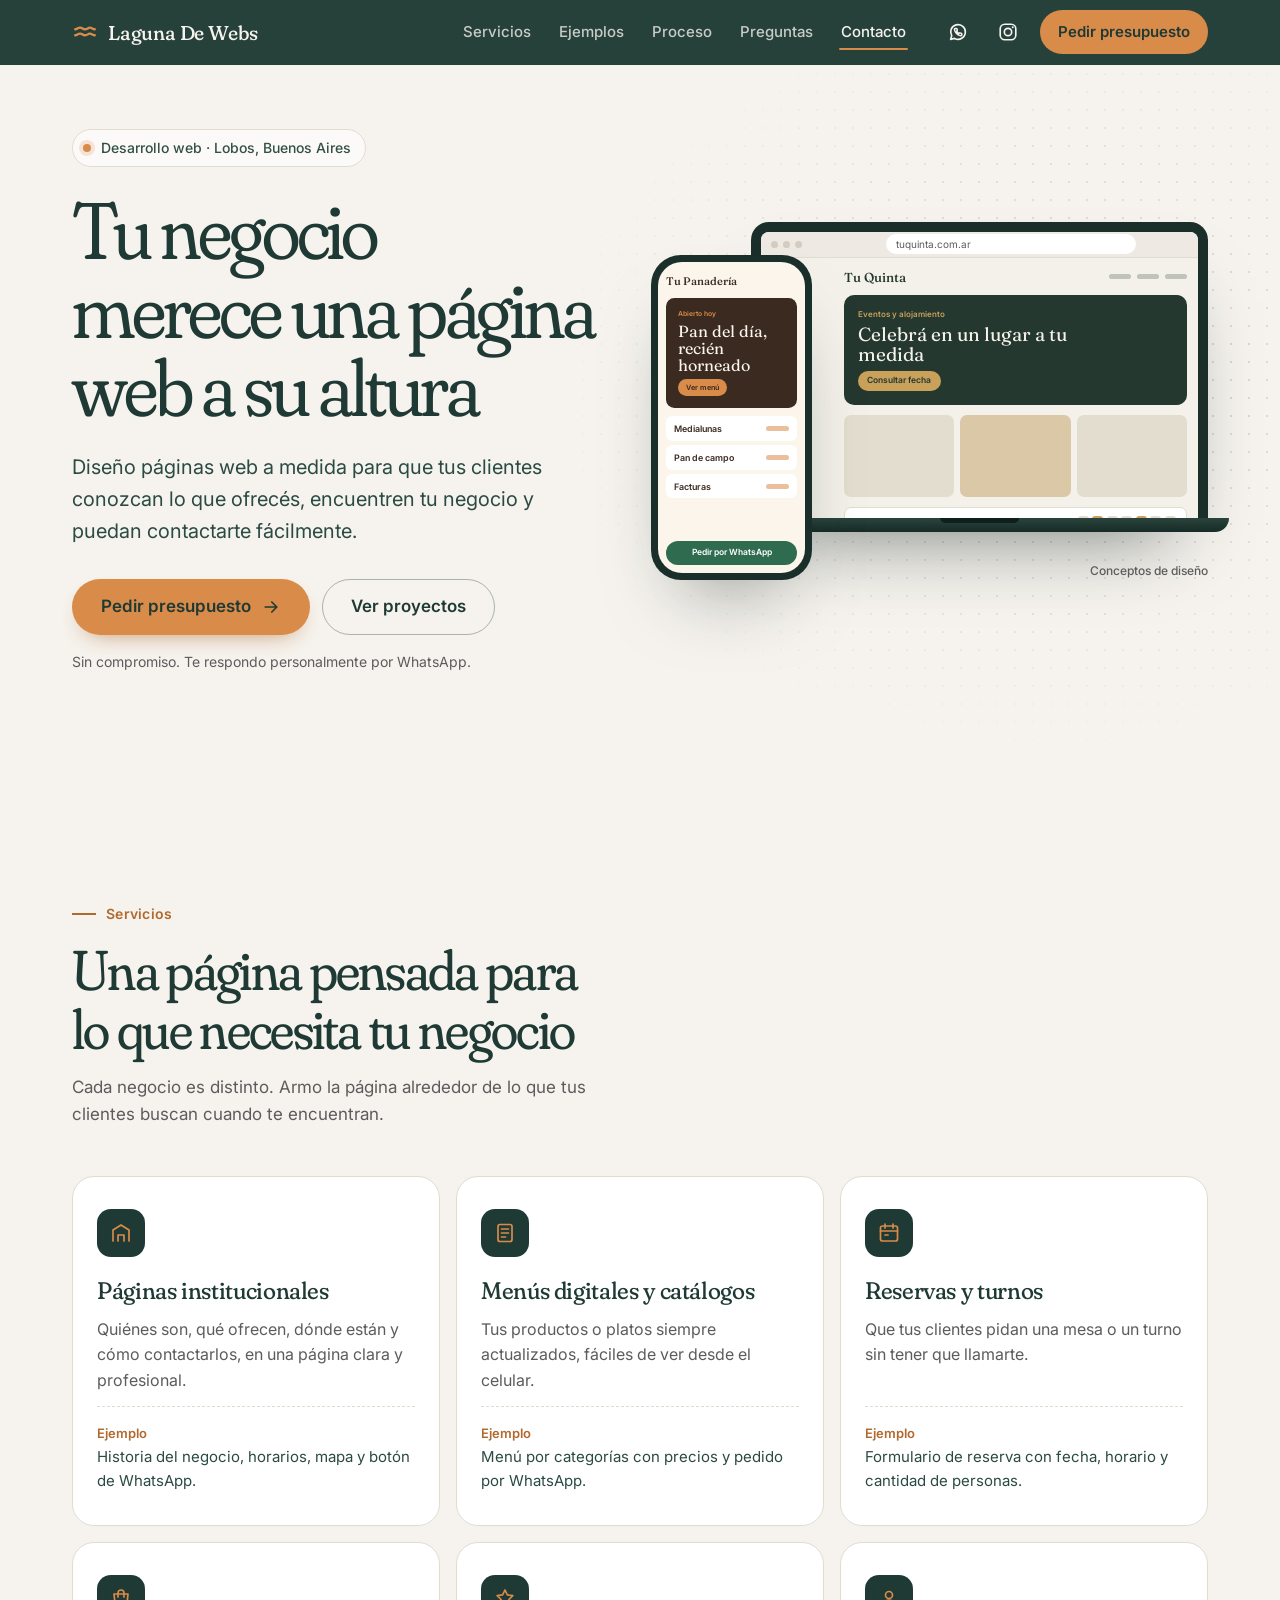
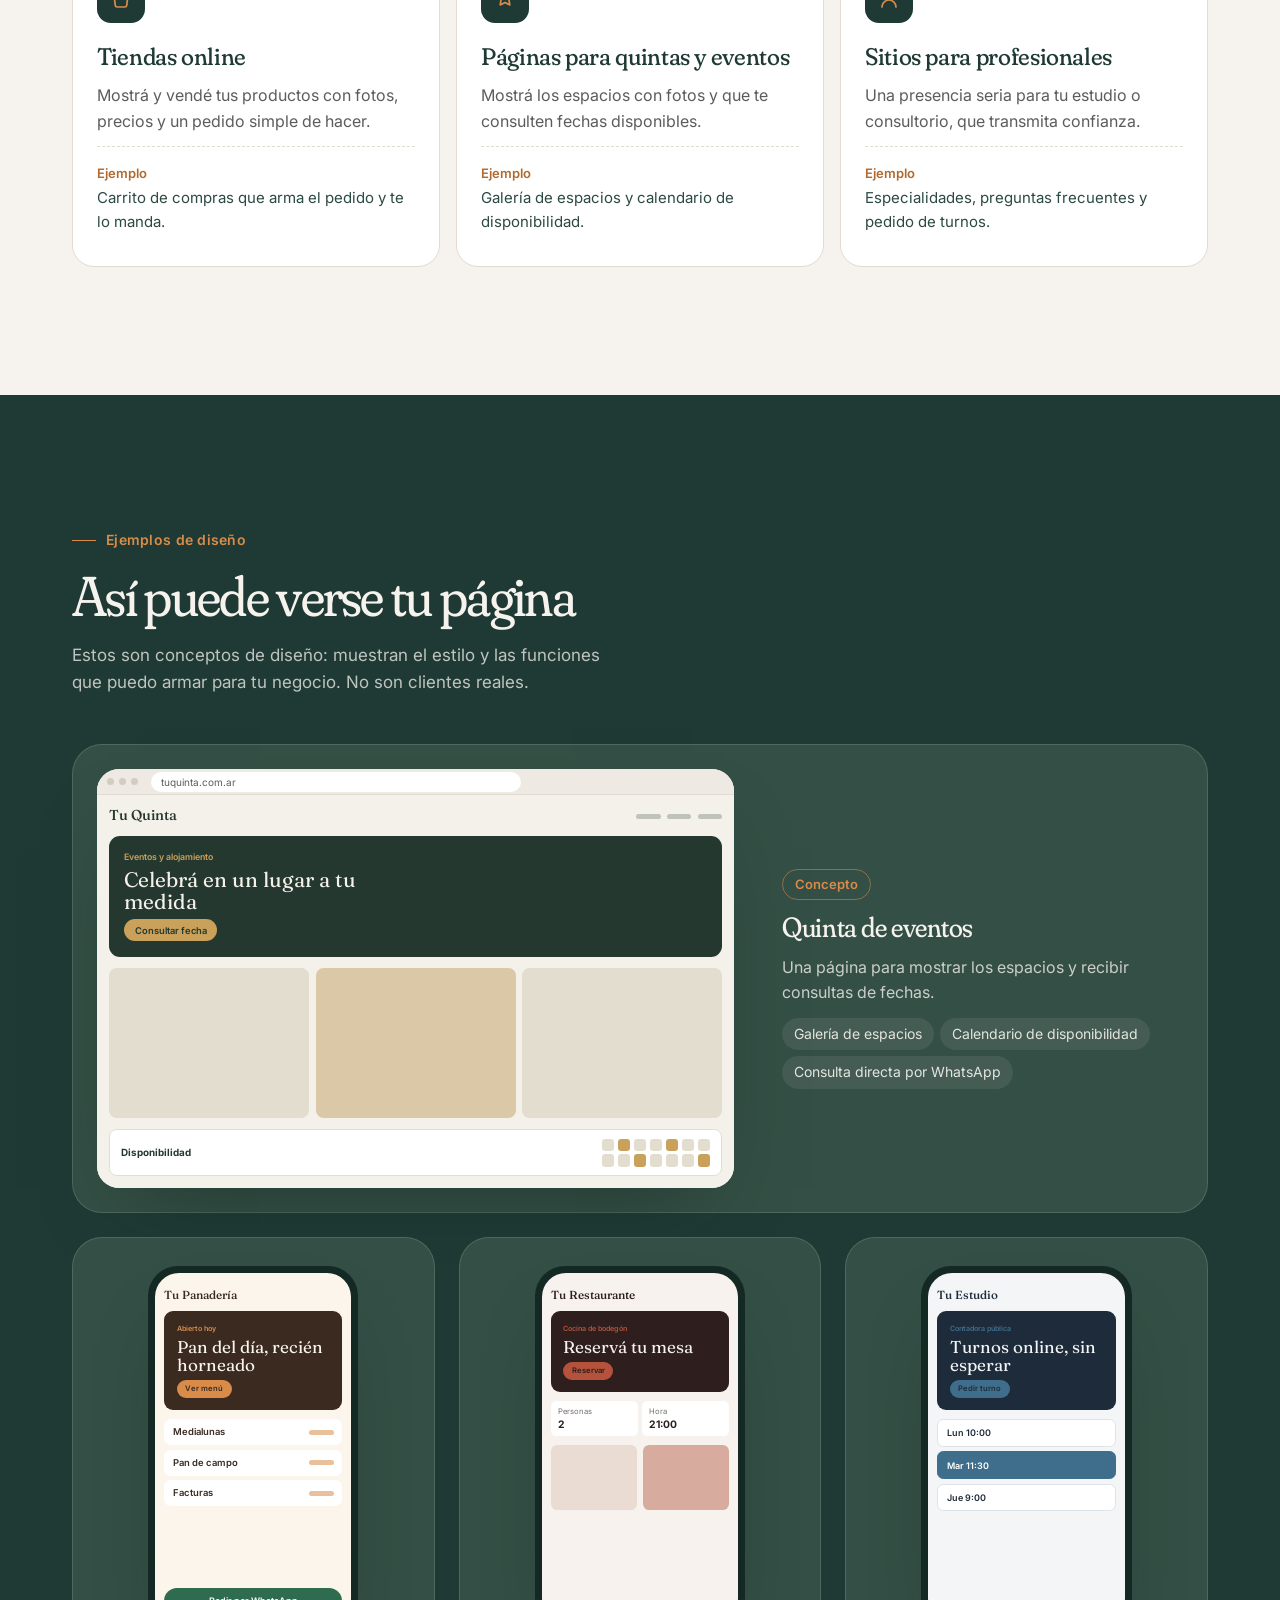
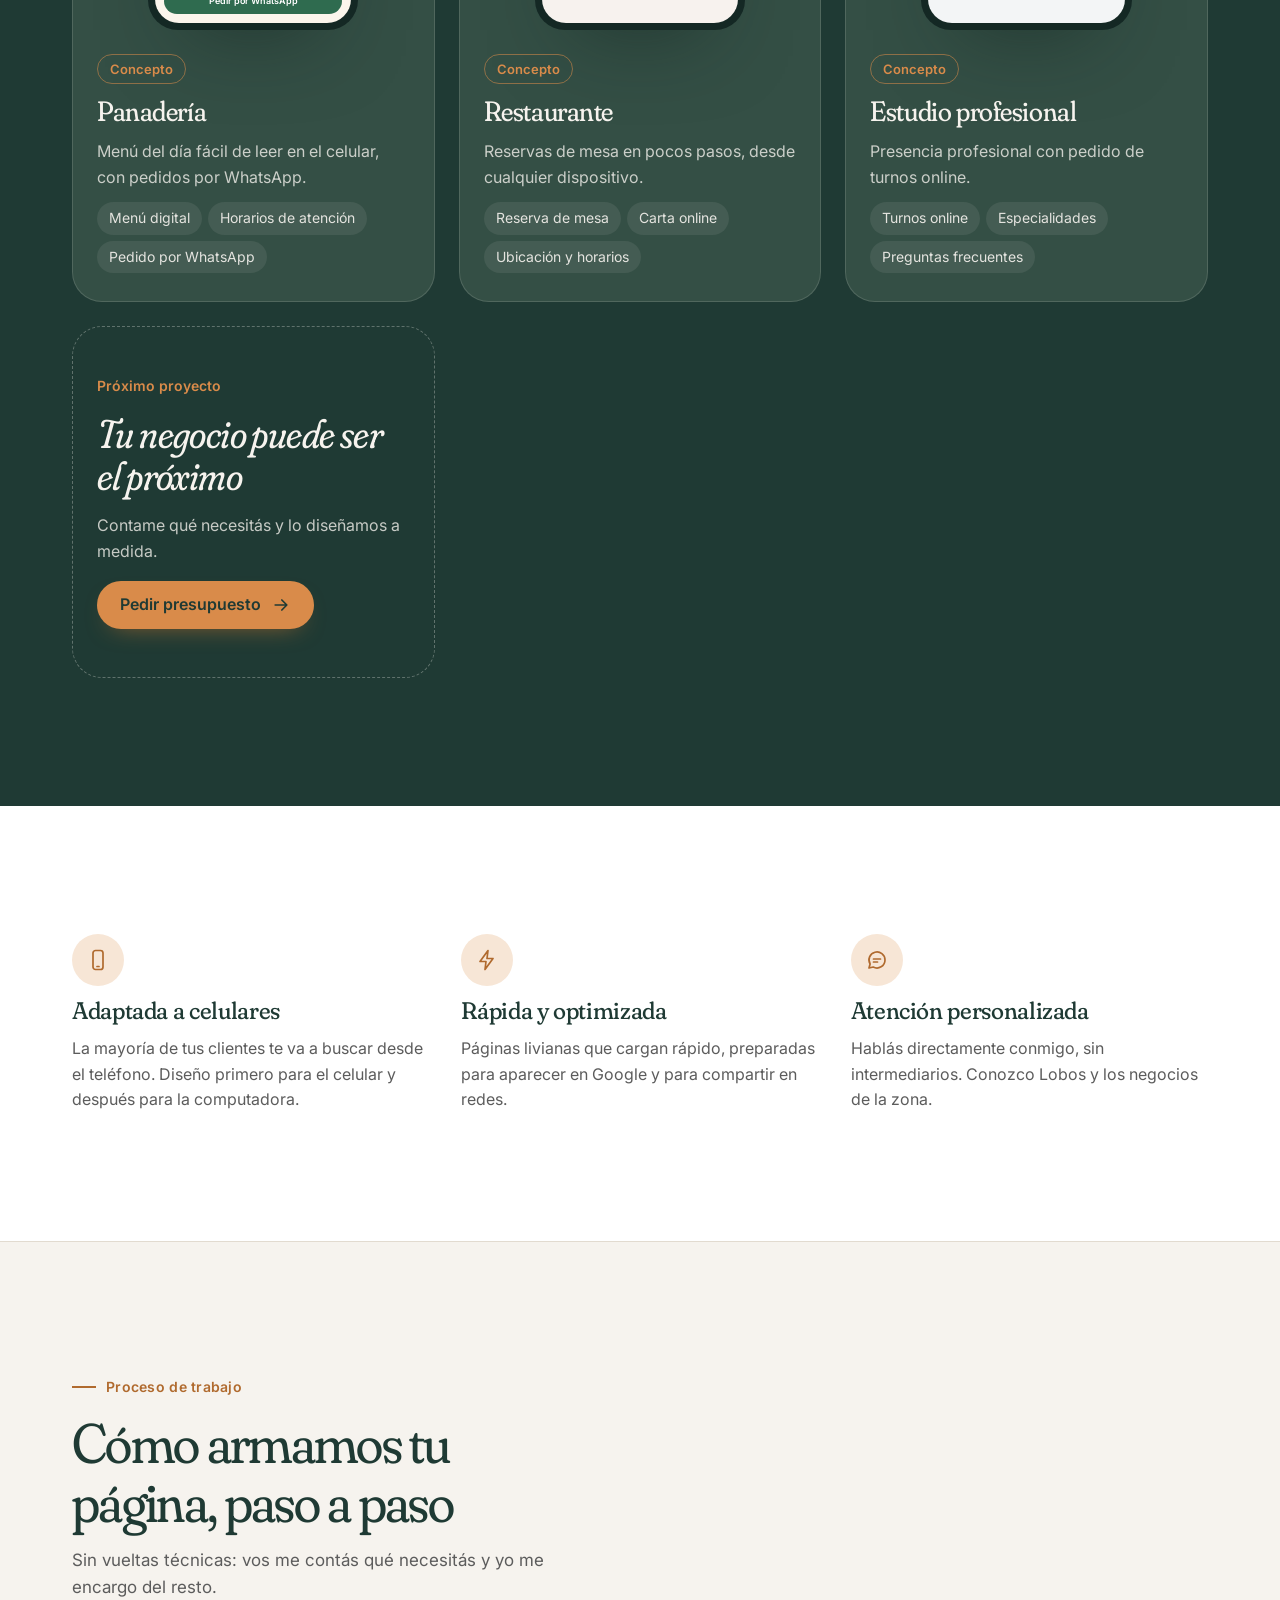
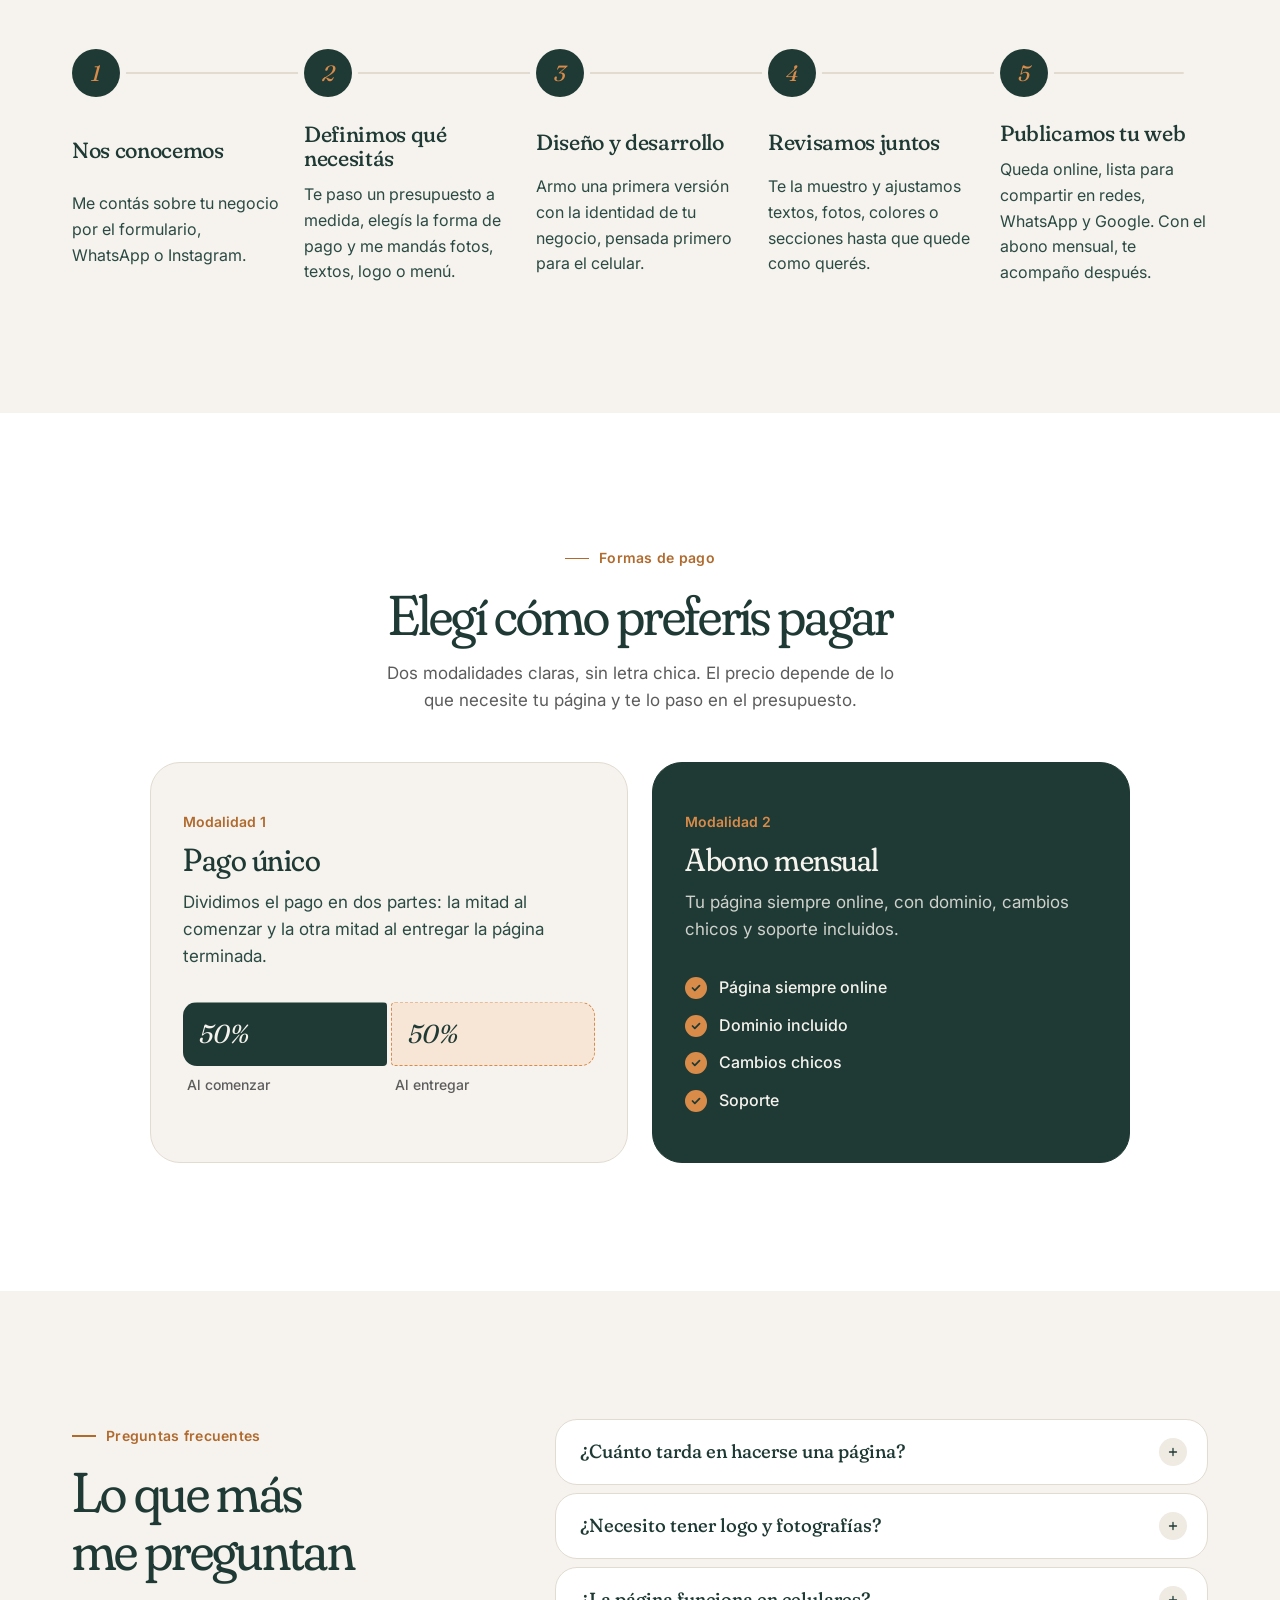
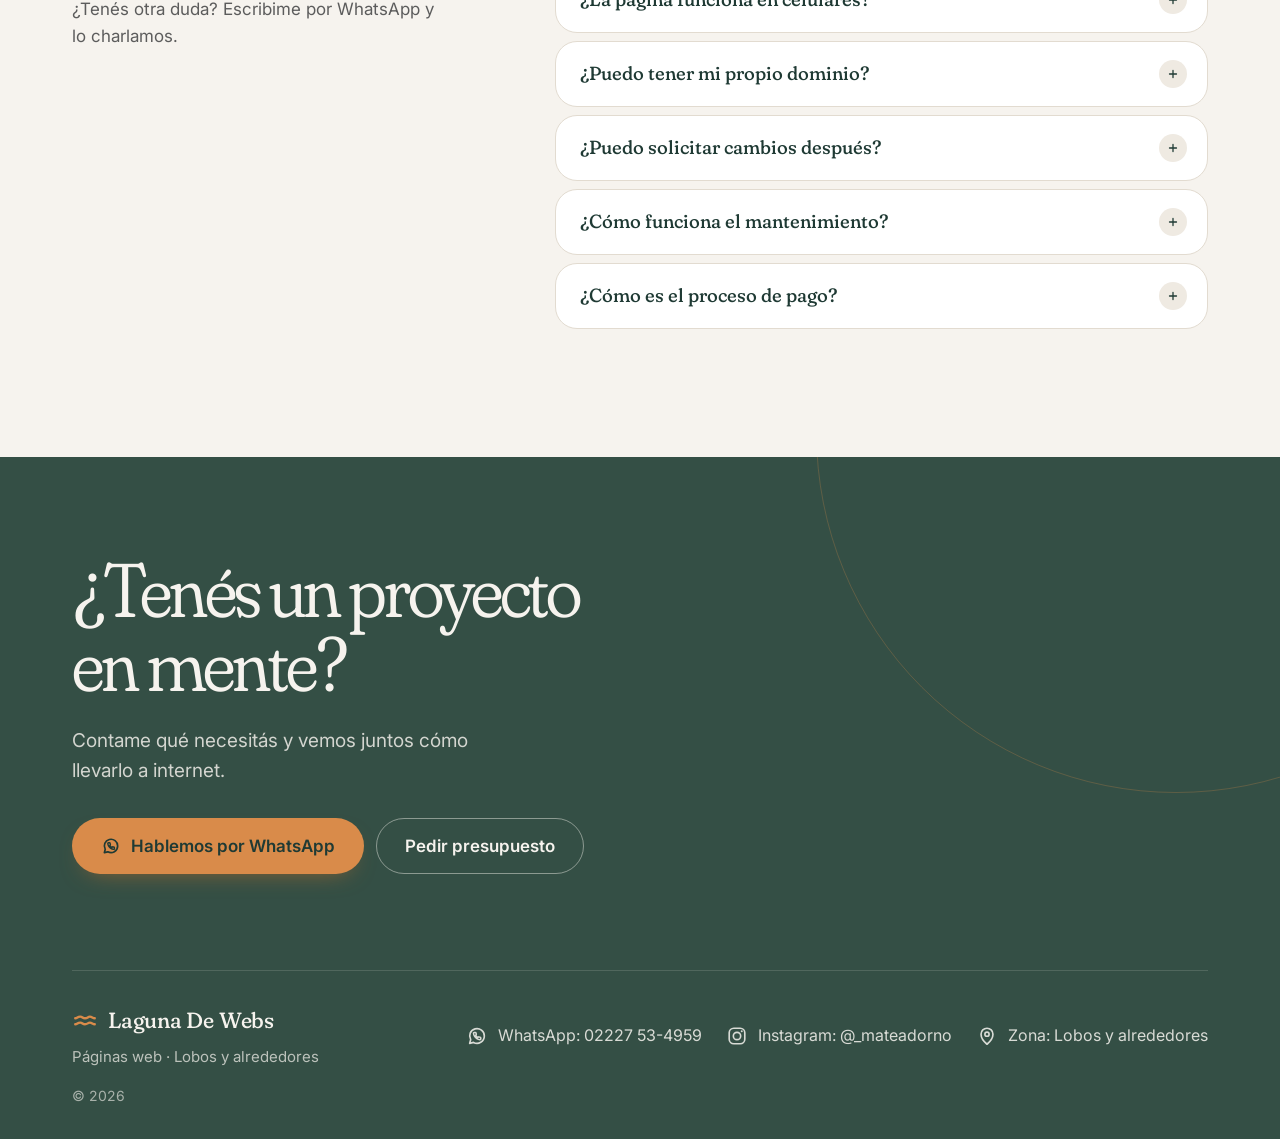
==== commit 7b166f62: "Marca Laguna De Webs: barra, pie, gracias, imagen para compartir y datos para Google Co-Authored-By:" ====
--- a/index.html
+++ b/index.html
@@ -3,14 +3,15 @@
 <head>
   <meta charset="UTF-8">
   <meta name="viewport" content="width=device-width, initial-scale=1">
-  <title>Páginas web a medida en Lobos | Desarrollo web para negocios</title>
-  <meta name="description" content="Diseño páginas web a medida para negocios de Lobos y alrededores: menús digitales, reservas y turnos, catálogos, quintas de eventos y profesionales. Pedí tu presupuesto sin compromiso.">
+  <title>Laguna De Webs | Páginas web a medida en Lobos, Buenos Aires</title>
+  <meta name="description" content="Laguna De Webs: diseño páginas web a medida para negocios de Lobos y alrededores: menús digitales, reservas y turnos, catálogos, quintas de eventos y profesionales. Pedí tu presupuesto sin compromiso.">
   <meta name="theme-color" content="#1F3A34">
   <meta name="robots" content="index, follow">
 
   <link rel="canonical" href="https://paginas-web-lobos.pages.dev/">
   <meta property="og:url" content="https://paginas-web-lobos.pages.dev/">
   <meta property="og:type" content="website">
+  <meta property="og:site_name" content="Laguna De Webs">
   <meta property="og:locale" content="es_AR">
   <meta property="og:title" content="Tu negocio merece una página web a su altura">
   <meta property="og:description" content="Páginas web a medida para negocios de Lobos y alrededores. Diseño profesional, adaptado a celulares y con atención personalizada.">
@@ -20,7 +21,7 @@
   <meta property="og:image:alt" content="Tu negocio merece una página web a su altura. Desarrollo web en Lobos, Buenos Aires.">
   <meta name="twitter:card" content="summary_large_image">
 
-  <link rel="icon" href="data:image/svg+xml,%3Csvg xmlns='http://www.w3.org/2000/svg' viewBox='0 0 32 32'%3E%3Crect width='32' height='32' rx='8' fill='%231F3A34'/%3E%3Ccircle cx='16' cy='16' r='5' fill='%23D98B4A'/%3E%3C/svg%3E">
+  <link rel="icon" href="data:image/svg+xml,%3Csvg xmlns='http://www.w3.org/2000/svg' viewBox='0 0 32 32'%3E%3Crect width='32' height='32' rx='8' fill='%231F3A34'/%3E%3Cpath d='M6 13c2.5 0 2.5-2 5-2s2.5 2 5 2 2.5-2 5-2 2.5 2 5 2M6 20c2.5 0 2.5-2 5-2s2.5 2 5 2 2.5-2 5-2 2.5 2 5 2' fill='none' stroke='%23D98B4A' stroke-width='2.4' stroke-linecap='round'/%3E%3C/svg%3E">
 
   <link rel="preconnect" href="https://fonts.googleapis.com">
   <link rel="preconnect" href="https://fonts.gstatic.com" crossorigin>
@@ -32,13 +33,27 @@
       document.documentElement.classList.add("motion");
     }
   </script>
+  <script type="application/ld+json">
+  {
+    "@context": "https://schema.org",
+    "@type": "ProfessionalService",
+    "name": "Laguna De Webs",
+    "description": "Diseño y desarrollo de páginas web a medida para negocios de Lobos y alrededores.",
+    "url": "https://paginas-web-lobos.pages.dev/",
+    "image": "https://paginas-web-lobos.pages.dev/og.jpg",
+    "telephone": "+54 9 2227 53-4959",
+    "areaServed": { "@type": "City", "name": "Lobos, Buenos Aires" },
+    "address": { "@type": "PostalAddress", "addressLocality": "Lobos", "addressRegion": "Buenos Aires", "addressCountry": "AR" },
+    "sameAs": ["https://www.instagram.com/_mateadorno/"]
+  }
+  </script>
 </head>
 <body>
   <a class="skip-link" href="#contenido">Saltar al contenido</a>
 
   <header class="site-header" data-header>
     <div class="container site-header__inner">
-      <a class="site-header__label" href="#inicio">Páginas web <span aria-hidden="true">·</span> Lobos y alrededores</a>
+      <a class="site-header__label brand" href="#inicio" aria-label="Laguna De Webs, ir al inicio"><svg class="brand__mark" aria-hidden="true" viewBox="0 0 24 24"><path d="M3 9.5c2 0 2-1.5 4.5-1.5S9.5 9.5 12 9.5s2.5-1.5 4.5-1.5S19 9.5 21 9.5"/><path d="M3 15c2 0 2-1.5 4.5-1.5S9.5 15 12 15s2.5-1.5 4.5-1.5S19 15 21 15"/></svg><span>Laguna De Webs</span></a>
 
       <nav class="site-nav" aria-label="Secciones de la página">
         <a href="#servicios" data-nav-link>Servicios</a>
@@ -445,7 +460,7 @@
         <form class="quote-form" name="presupuesto" method="POST" action="https://api.web3forms.com/submit" novalidate>
           <input type="hidden" name="access_key" value="fc328ad7-1eee-4faa-b929-191ebc8c4da7">
           <input type="hidden" name="subject" value="Nuevo pedido de presupuesto">
-          <input type="hidden" name="from_name" value="Landing páginas web Lobos">
+          <input type="hidden" name="from_name" value="Laguna De Webs">
           <input type="checkbox" name="botcheck" class="hidden" style="display:none;" tabindex="-1" autocomplete="off">
 
           <div class="form-progress" data-form-progress hidden>
@@ -580,7 +595,7 @@
       </div>
 
       <div class="footer-bottom">
-        <p class="site-footer__brand">Páginas web <span aria-hidden="true">·</span> Lobos y alrededores</p>
+        <div class="site-footer__brand"><p class="brand"><svg class="brand__mark" aria-hidden="true" viewBox="0 0 24 24"><path d="M3 9.5c2 0 2-1.5 4.5-1.5S9.5 9.5 12 9.5s2.5-1.5 4.5-1.5S19 9.5 21 9.5"/><path d="M3 15c2 0 2-1.5 4.5-1.5S9.5 15 12 15s2.5-1.5 4.5-1.5S19 15 21 15"/></svg><span>Laguna De Webs</span></p><p class="site-footer__tagline">Páginas web <span aria-hidden="true">·</span> Lobos y alrededores</p></div>
         <ul class="footer-contact" role="list">
           <li><a href="https://wa.me/5492227534959" target="_blank" rel="noopener"><svg aria-hidden="true" viewBox="0 0 24 24"><path d="M20 12a8 8 0 0 1-11.8 7L4 20l1.1-4A8 8 0 1 1 20 12Z"/><path class="icon-phone" transform="translate(7.3 7.3) scale(.4)" d="M22 16.92v3a2 2 0 0 1-2.18 2 19.79 19.79 0 0 1-8.63-3.07 19.5 19.5 0 0 1-6-6 19.79 19.79 0 0 1-3.07-8.67A2 2 0 0 1 4.11 2h3a2 2 0 0 1 2 1.72 12.84 12.84 0 0 0 .7 2.81 2 2 0 0 1-.45 2.11L8.09 9.91a16 16 0 0 0 6 6l1.27-1.27a2 2 0 0 1 2.11-.45 12.84 12.84 0 0 0 2.81.7A2 2 0 0 1 22 16.92z"/></svg><span>WhatsApp: 02227 53-4959</span></a></li>
           <li><a href="https://www.instagram.com/_mateadorno/" target="_blank" rel="noopener"><svg aria-hidden="true" viewBox="0 0 24 24"><rect x="3.5" y="3.5" width="17" height="17" rx="5"/><circle cx="12" cy="12" r="4"/><circle class="icon-dot" cx="17.2" cy="6.8" r="1.1"/></svg><span>Instagram: @_mateadorno</span></a></li>
--- a/styles.css
+++ b/styles.css
@@ -1419,3 +1419,28 @@
 /* El título principal no arranca invisible: así no se demora el LCP (Core Web Vitals) */
 .motion .hero__copy > .hero__title { animation-name: rise-visible; }
 @keyframes rise-visible { from { transform: translateY(18px); } to { transform: none; } }
+
+/* =========================================================
+   Marca: Laguna De Webs
+   ========================================================= */
+.brand {
+  display: inline-flex;
+  align-items: center;
+  gap: 10px;
+  font-family: var(--font-display);
+  font-size: 1.125rem;
+  font-weight: 450;
+  letter-spacing: -.01em;
+  white-space: nowrap;
+  font-variation-settings: "opsz" 48, "SOFT" 100;
+}
+.site-header__label.brand { display: inline-flex; min-height: 44px; padding: 0; }
+.brand__mark {
+  width: 26px; height: 26px; flex-shrink: 0;
+  fill: none; stroke: var(--naranja); stroke-width: 2.2; stroke-linecap: round;
+}
+.site-footer__brand .brand { font-size: 1.375rem; }
+.site-footer__tagline { margin-top: 2px; font-family: var(--font-body); font-size: .9375rem; color: rgba(246, 243, 238, .7); }
+@media (min-width: 720px) {
+  .site-header__label.brand { font-size: 1.25rem; }
+}
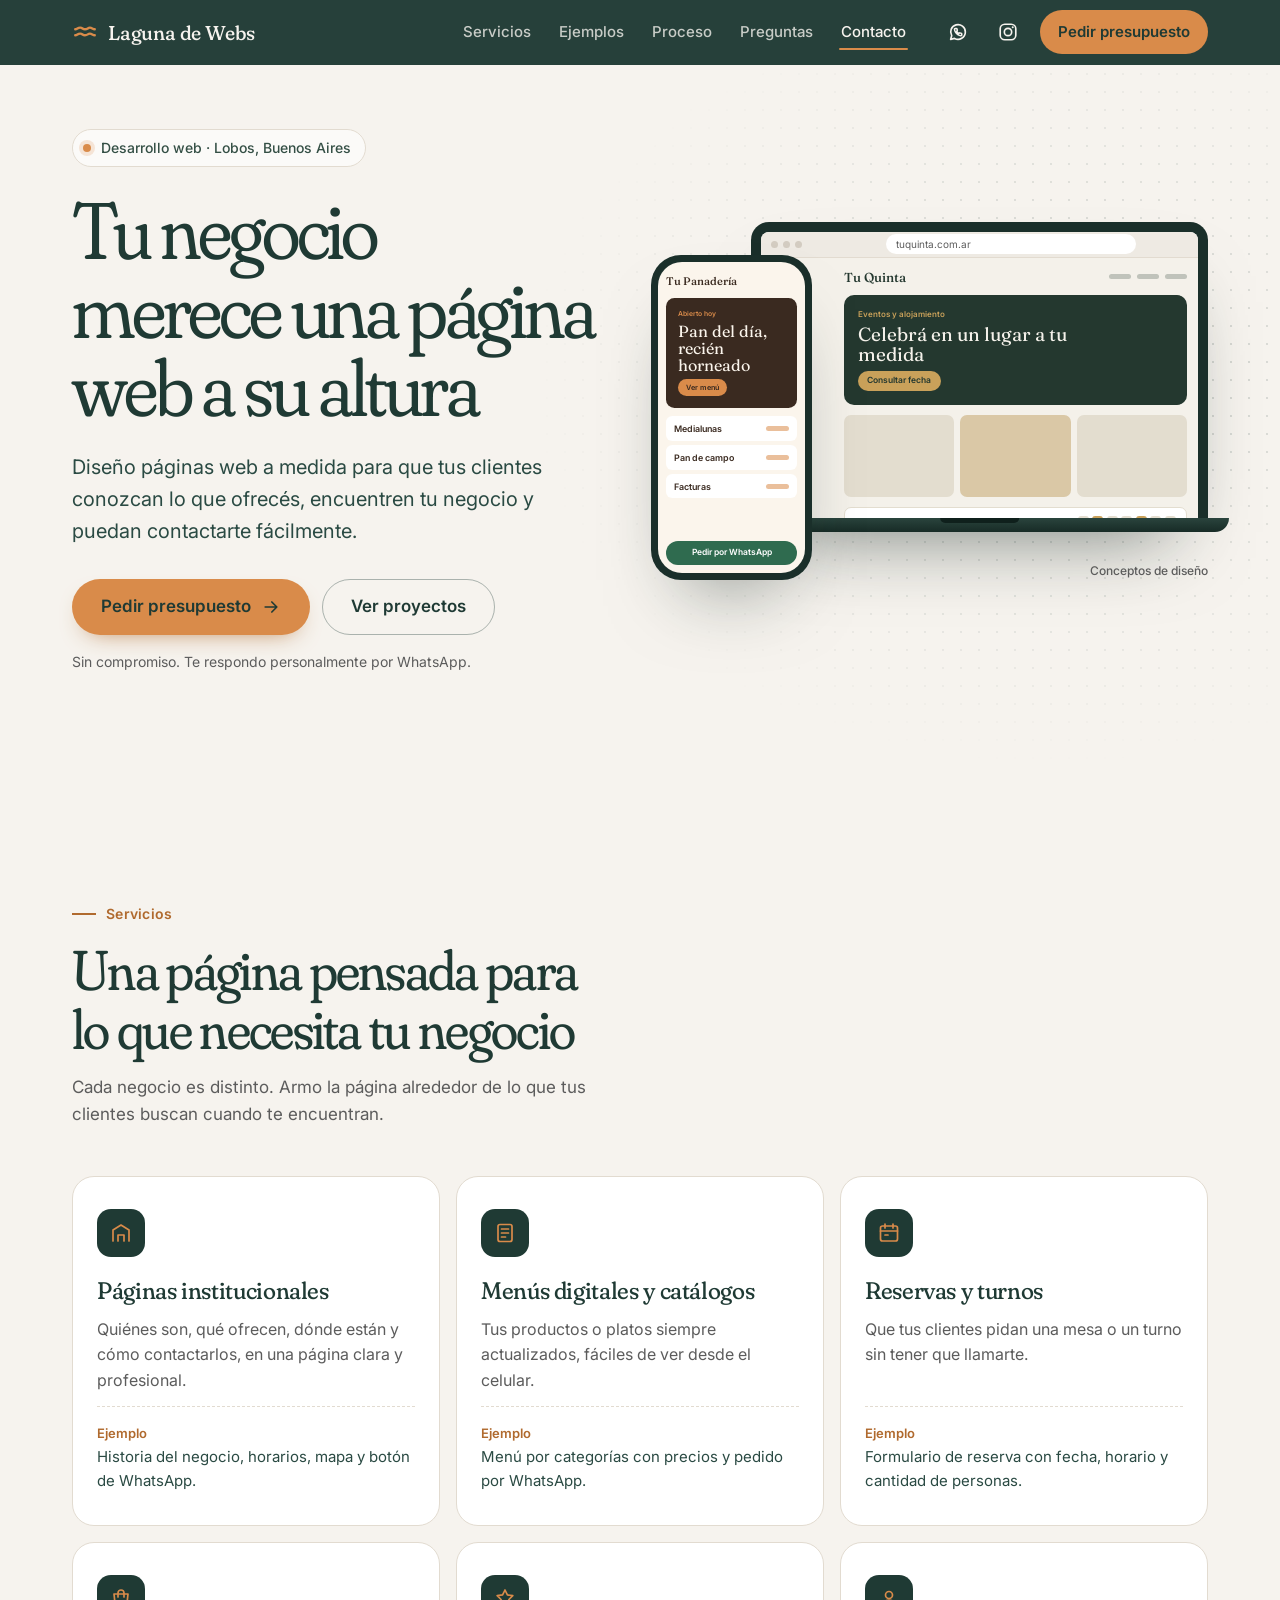
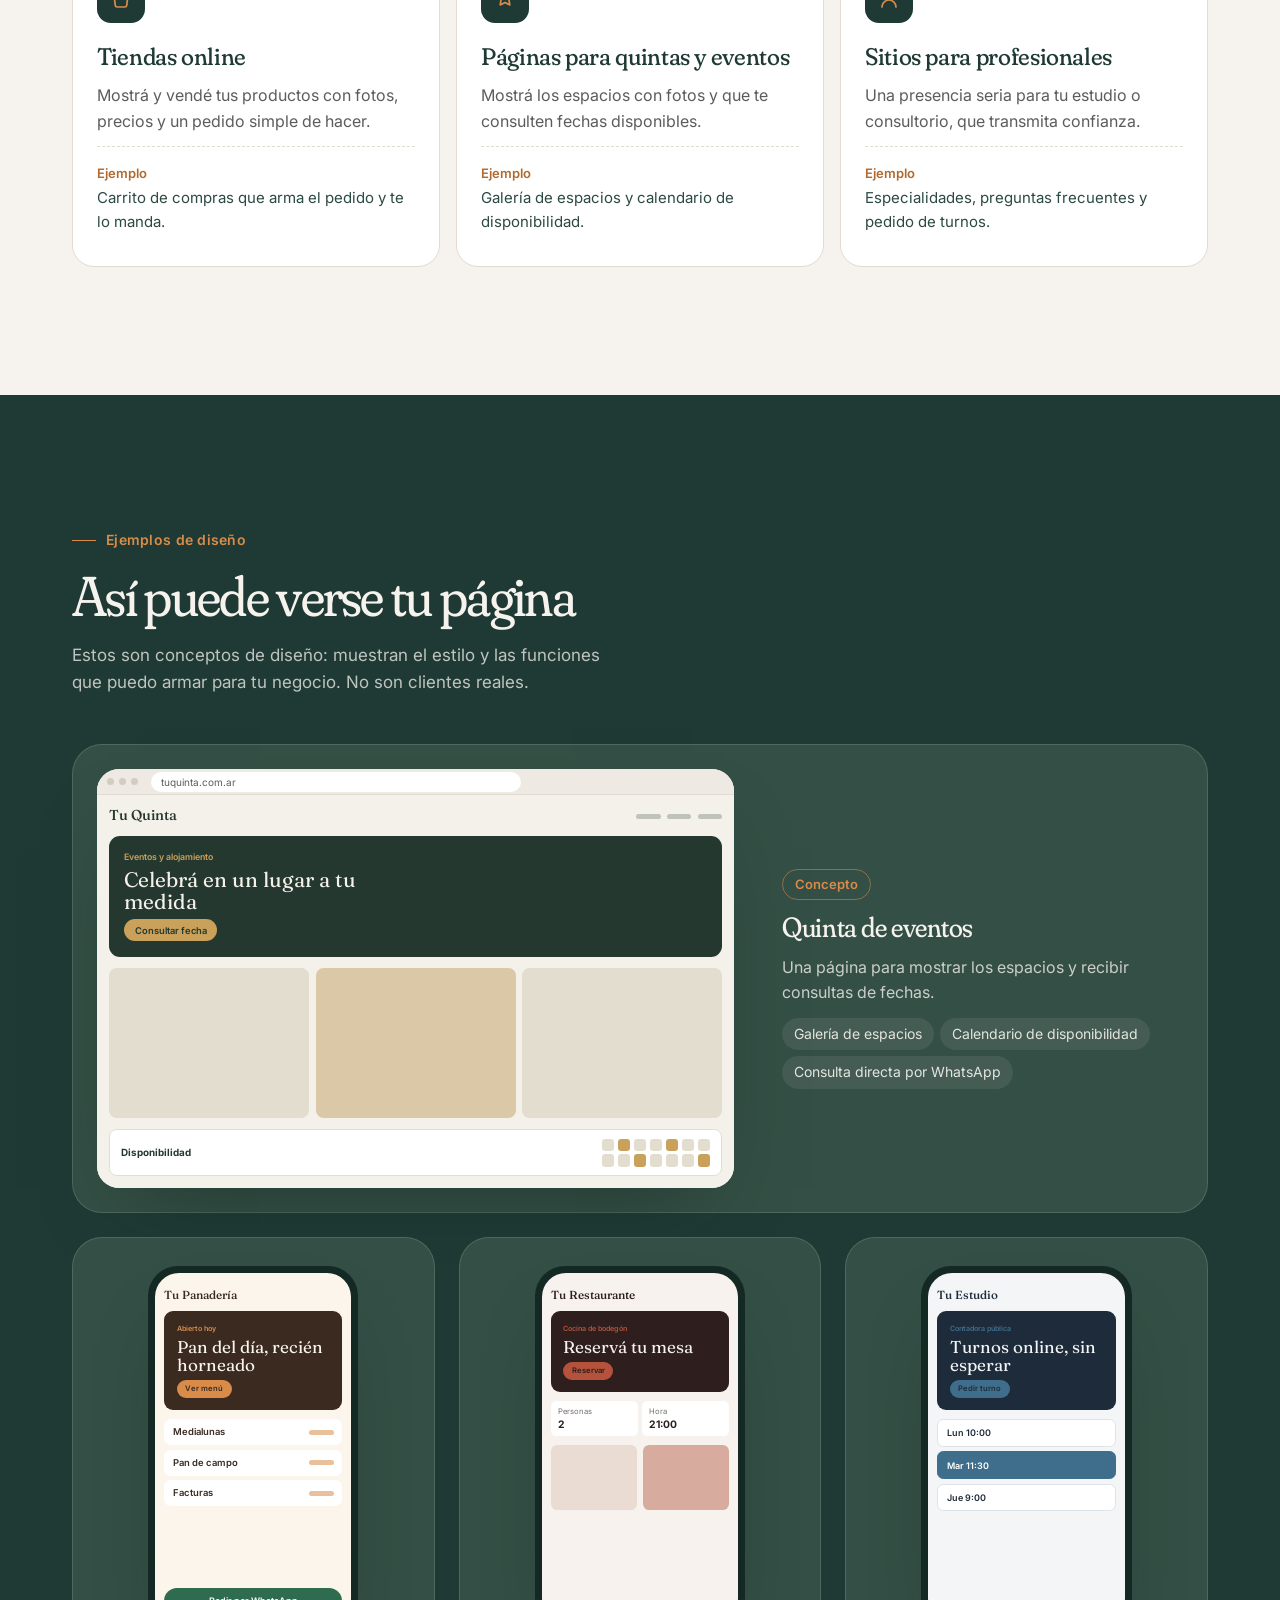
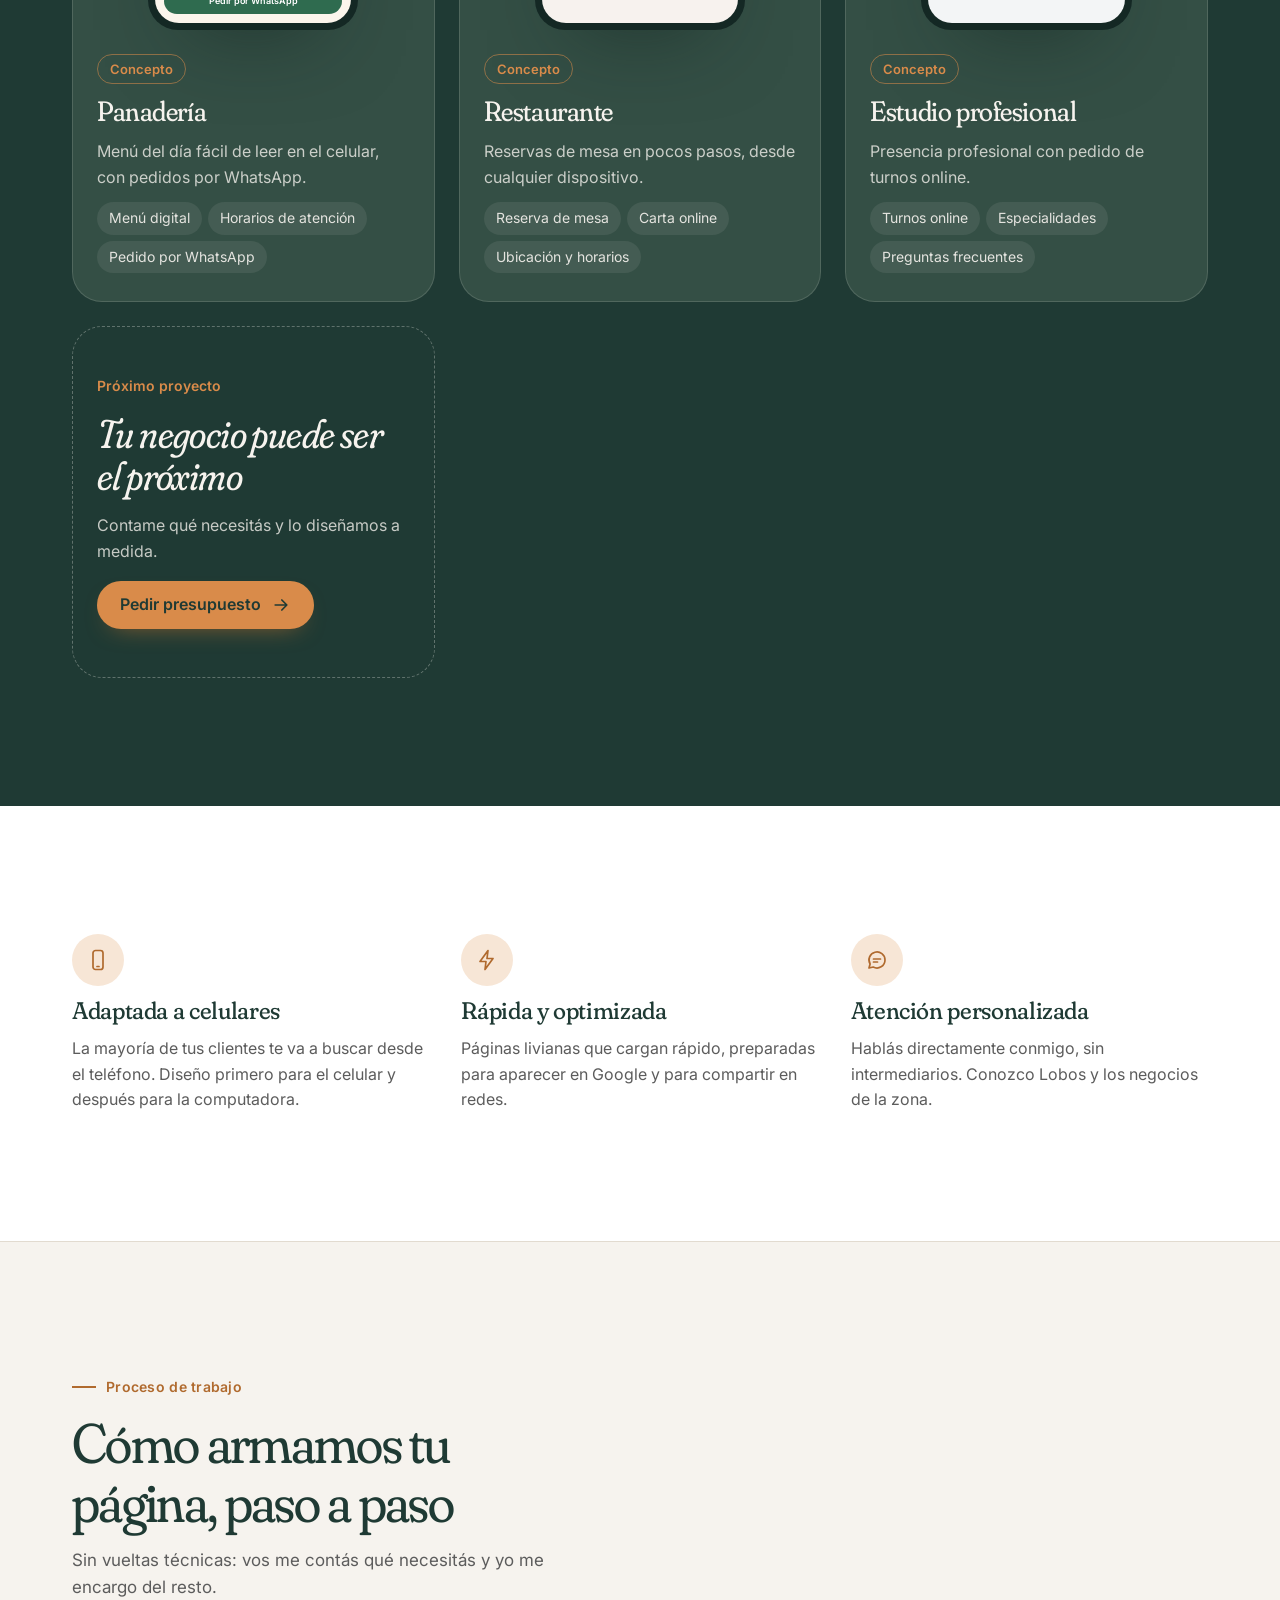
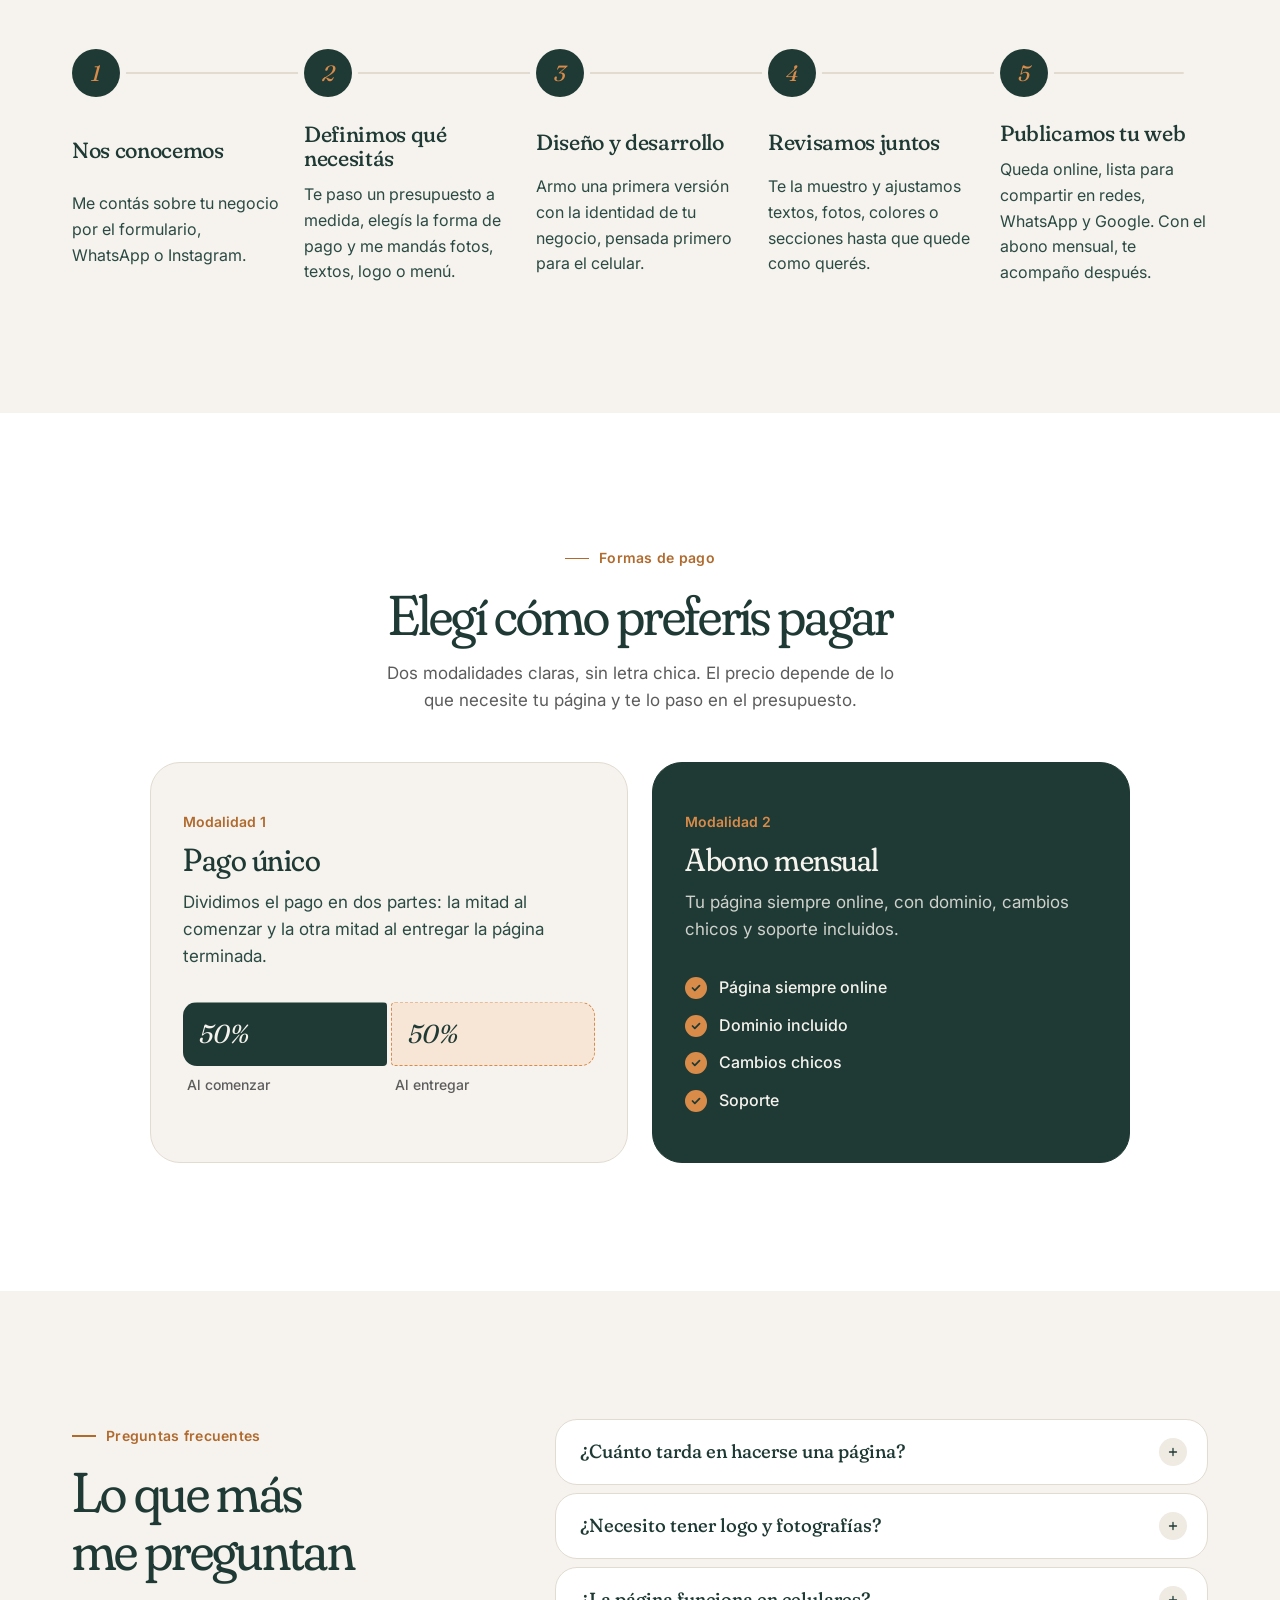
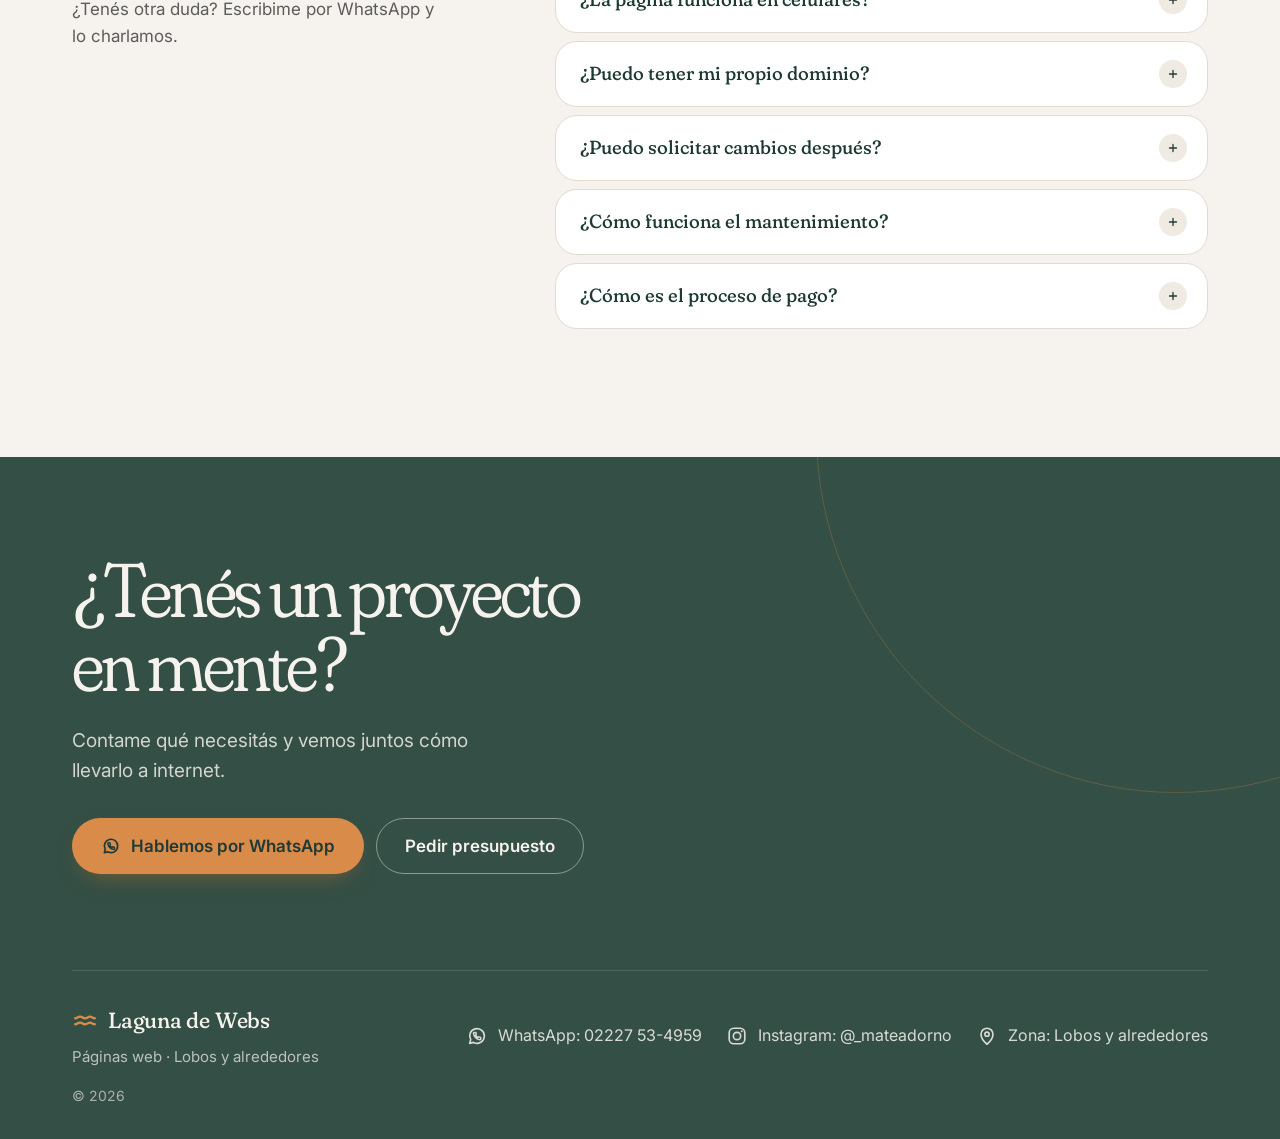
==== commit 5c487a78: "Nombre de la marca: Laguna de Webs (con "de" en minúscula) Co-Authored-By: Claude Opus 5.5 <noreply@" ====
--- a/index.html
+++ b/index.html
@@ -3,15 +3,15 @@
 <head>
   <meta charset="UTF-8">
   <meta name="viewport" content="width=device-width, initial-scale=1">
-  <title>Laguna De Webs | Páginas web a medida en Lobos, Buenos Aires</title>
-  <meta name="description" content="Laguna De Webs: diseño páginas web a medida para negocios de Lobos y alrededores: menús digitales, reservas y turnos, catálogos, quintas de eventos y profesionales. Pedí tu presupuesto sin compromiso.">
+  <title>Laguna de Webs | Páginas web a medida en Lobos, Buenos Aires</title>
+  <meta name="description" content="Laguna de Webs: diseño páginas web a medida para negocios de Lobos y alrededores: menús digitales, reservas y turnos, catálogos, quintas de eventos y profesionales. Pedí tu presupuesto sin compromiso.">
   <meta name="theme-color" content="#1F3A34">
   <meta name="robots" content="index, follow">
 
   <link rel="canonical" href="https://paginas-web-lobos.pages.dev/">
   <meta property="og:url" content="https://paginas-web-lobos.pages.dev/">
   <meta property="og:type" content="website">
-  <meta property="og:site_name" content="Laguna De Webs">
+  <meta property="og:site_name" content="Laguna de Webs">
   <meta property="og:locale" content="es_AR">
   <meta property="og:title" content="Tu negocio merece una página web a su altura">
   <meta property="og:description" content="Páginas web a medida para negocios de Lobos y alrededores. Diseño profesional, adaptado a celulares y con atención personalizada.">
@@ -37,7 +37,7 @@
   {
     "@context": "https://schema.org",
     "@type": "ProfessionalService",
-    "name": "Laguna De Webs",
+    "name": "Laguna de Webs",
     "description": "Diseño y desarrollo de páginas web a medida para negocios de Lobos y alrededores.",
     "url": "https://paginas-web-lobos.pages.dev/",
     "image": "https://paginas-web-lobos.pages.dev/og.jpg",
@@ -53,7 +53,7 @@
 
   <header class="site-header" data-header>
     <div class="container site-header__inner">
-      <a class="site-header__label brand" href="#inicio" aria-label="Laguna De Webs, ir al inicio"><svg class="brand__mark" aria-hidden="true" viewBox="0 0 24 24"><path d="M3 9.5c2 0 2-1.5 4.5-1.5S9.5 9.5 12 9.5s2.5-1.5 4.5-1.5S19 9.5 21 9.5"/><path d="M3 15c2 0 2-1.5 4.5-1.5S9.5 15 12 15s2.5-1.5 4.5-1.5S19 15 21 15"/></svg><span>Laguna De Webs</span></a>
+      <a class="site-header__label brand" href="#inicio" aria-label="Laguna de Webs, ir al inicio"><svg class="brand__mark" aria-hidden="true" viewBox="0 0 24 24"><path d="M3 9.5c2 0 2-1.5 4.5-1.5S9.5 9.5 12 9.5s2.5-1.5 4.5-1.5S19 9.5 21 9.5"/><path d="M3 15c2 0 2-1.5 4.5-1.5S9.5 15 12 15s2.5-1.5 4.5-1.5S19 15 21 15"/></svg><span>Laguna de Webs</span></a>
 
       <nav class="site-nav" aria-label="Secciones de la página">
         <a href="#servicios" data-nav-link>Servicios</a>
@@ -460,7 +460,7 @@
         <form class="quote-form" name="presupuesto" method="POST" action="https://api.web3forms.com/submit" novalidate>
           <input type="hidden" name="access_key" value="fc328ad7-1eee-4faa-b929-191ebc8c4da7">
           <input type="hidden" name="subject" value="Nuevo pedido de presupuesto">
-          <input type="hidden" name="from_name" value="Laguna De Webs">
+          <input type="hidden" name="from_name" value="Laguna de Webs">
           <input type="checkbox" name="botcheck" class="hidden" style="display:none;" tabindex="-1" autocomplete="off">
 
           <div class="form-progress" data-form-progress hidden>
@@ -595,7 +595,7 @@
       </div>
 
       <div class="footer-bottom">
-        <div class="site-footer__brand"><p class="brand"><svg class="brand__mark" aria-hidden="true" viewBox="0 0 24 24"><path d="M3 9.5c2 0 2-1.5 4.5-1.5S9.5 9.5 12 9.5s2.5-1.5 4.5-1.5S19 9.5 21 9.5"/><path d="M3 15c2 0 2-1.5 4.5-1.5S9.5 15 12 15s2.5-1.5 4.5-1.5S19 15 21 15"/></svg><span>Laguna De Webs</span></p><p class="site-footer__tagline">Páginas web <span aria-hidden="true">·</span> Lobos y alrededores</p></div>
+        <div class="site-footer__brand"><p class="brand"><svg class="brand__mark" aria-hidden="true" viewBox="0 0 24 24"><path d="M3 9.5c2 0 2-1.5 4.5-1.5S9.5 9.5 12 9.5s2.5-1.5 4.5-1.5S19 9.5 21 9.5"/><path d="M3 15c2 0 2-1.5 4.5-1.5S9.5 15 12 15s2.5-1.5 4.5-1.5S19 15 21 15"/></svg><span>Laguna de Webs</span></p><p class="site-footer__tagline">Páginas web <span aria-hidden="true">·</span> Lobos y alrededores</p></div>
         <ul class="footer-contact" role="list">
           <li><a href="https://wa.me/5492227534959" target="_blank" rel="noopener"><svg aria-hidden="true" viewBox="0 0 24 24"><path d="M20 12a8 8 0 0 1-11.8 7L4 20l1.1-4A8 8 0 1 1 20 12Z"/><path class="icon-phone" transform="translate(7.3 7.3) scale(.4)" d="M22 16.92v3a2 2 0 0 1-2.18 2 19.79 19.79 0 0 1-8.63-3.07 19.5 19.5 0 0 1-6-6 19.79 19.79 0 0 1-3.07-8.67A2 2 0 0 1 4.11 2h3a2 2 0 0 1 2 1.72 12.84 12.84 0 0 0 .7 2.81 2 2 0 0 1-.45 2.11L8.09 9.91a16 16 0 0 0 6 6l1.27-1.27a2 2 0 0 1 2.11-.45 12.84 12.84 0 0 0 2.81.7A2 2 0 0 1 22 16.92z"/></svg><span>WhatsApp: 02227 53-4959</span></a></li>
           <li><a href="https://www.instagram.com/_mateadorno/" target="_blank" rel="noopener"><svg aria-hidden="true" viewBox="0 0 24 24"><rect x="3.5" y="3.5" width="17" height="17" rx="5"/><circle cx="12" cy="12" r="4"/><circle class="icon-dot" cx="17.2" cy="6.8" r="1.1"/></svg><span>Instagram: @_mateadorno</span></a></li>
--- a/styles.css
+++ b/styles.css
@@ -1421,7 +1421,7 @@
 @keyframes rise-visible { from { transform: translateY(18px); } to { transform: none; } }
 
 /* =========================================================
-   Marca: Laguna De Webs
+   Marca: Laguna de Webs
    ========================================================= */
 .brand {
   display: inline-flex;
